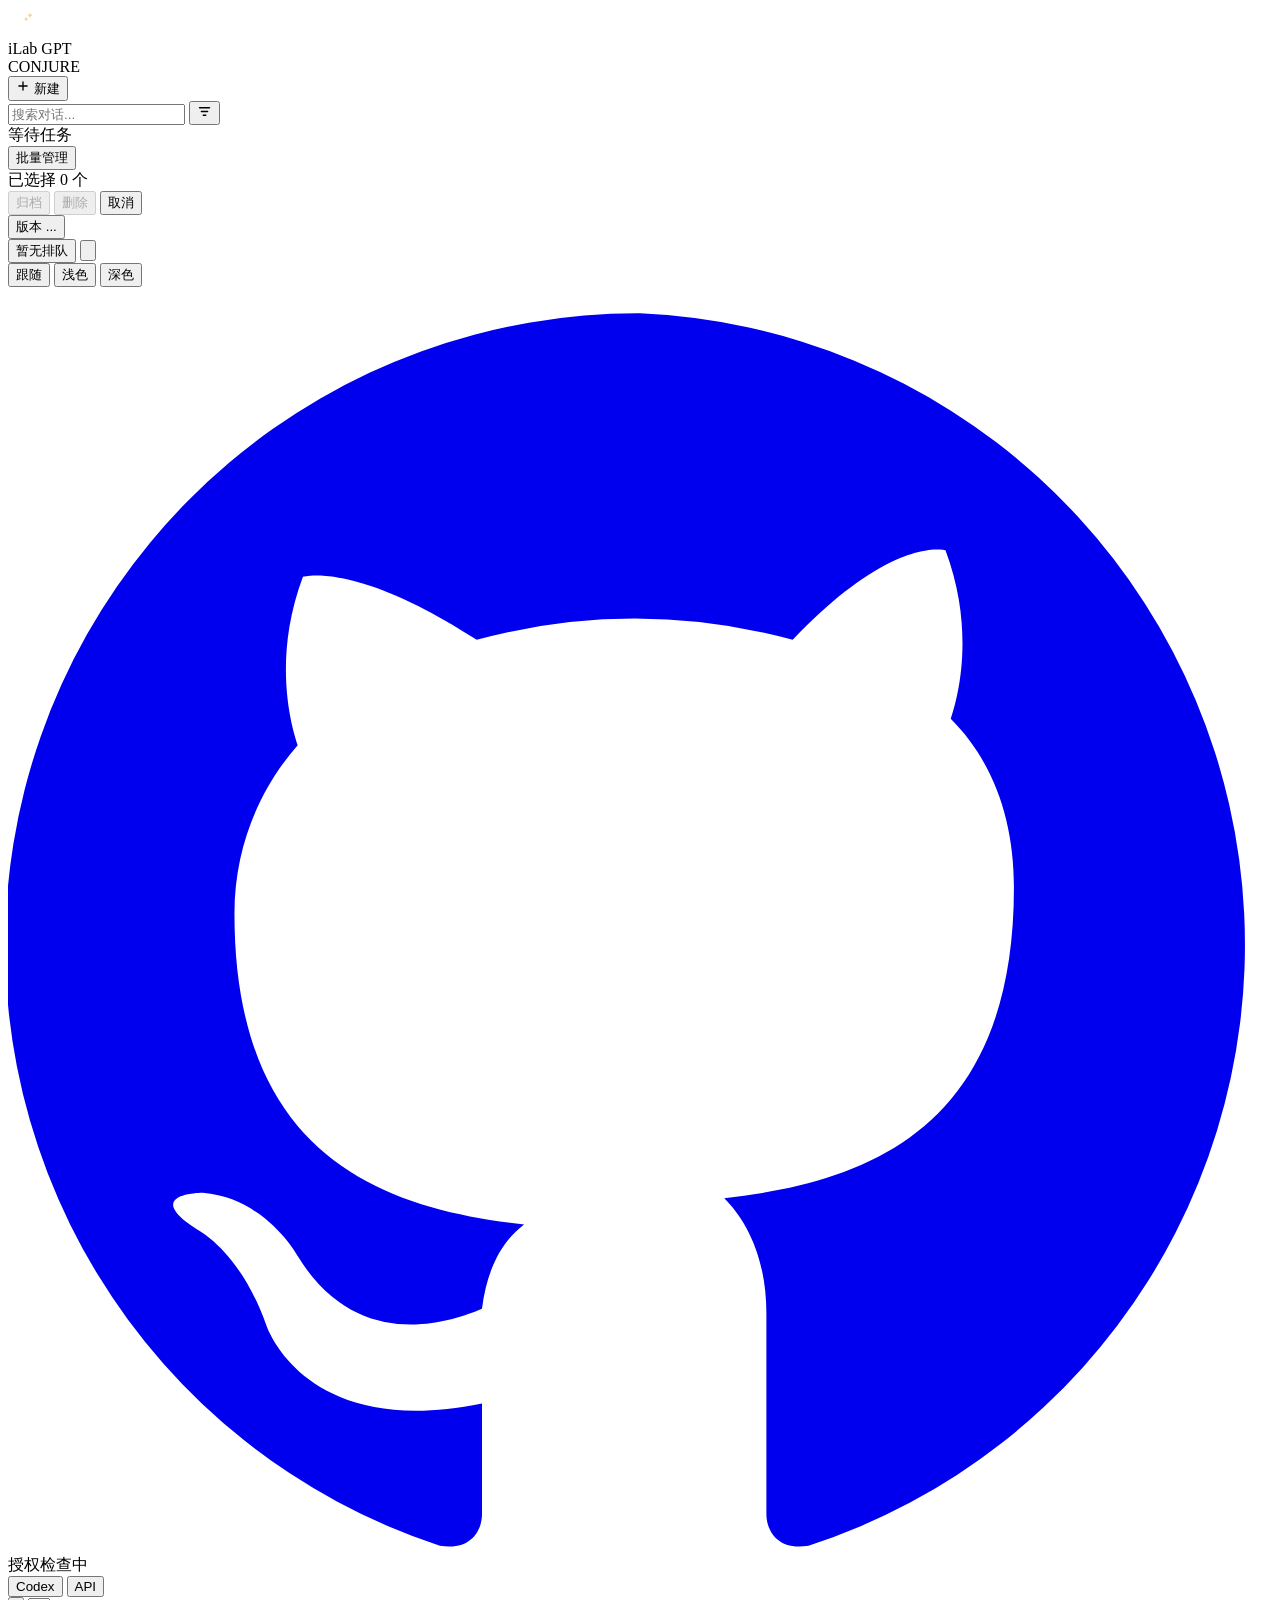
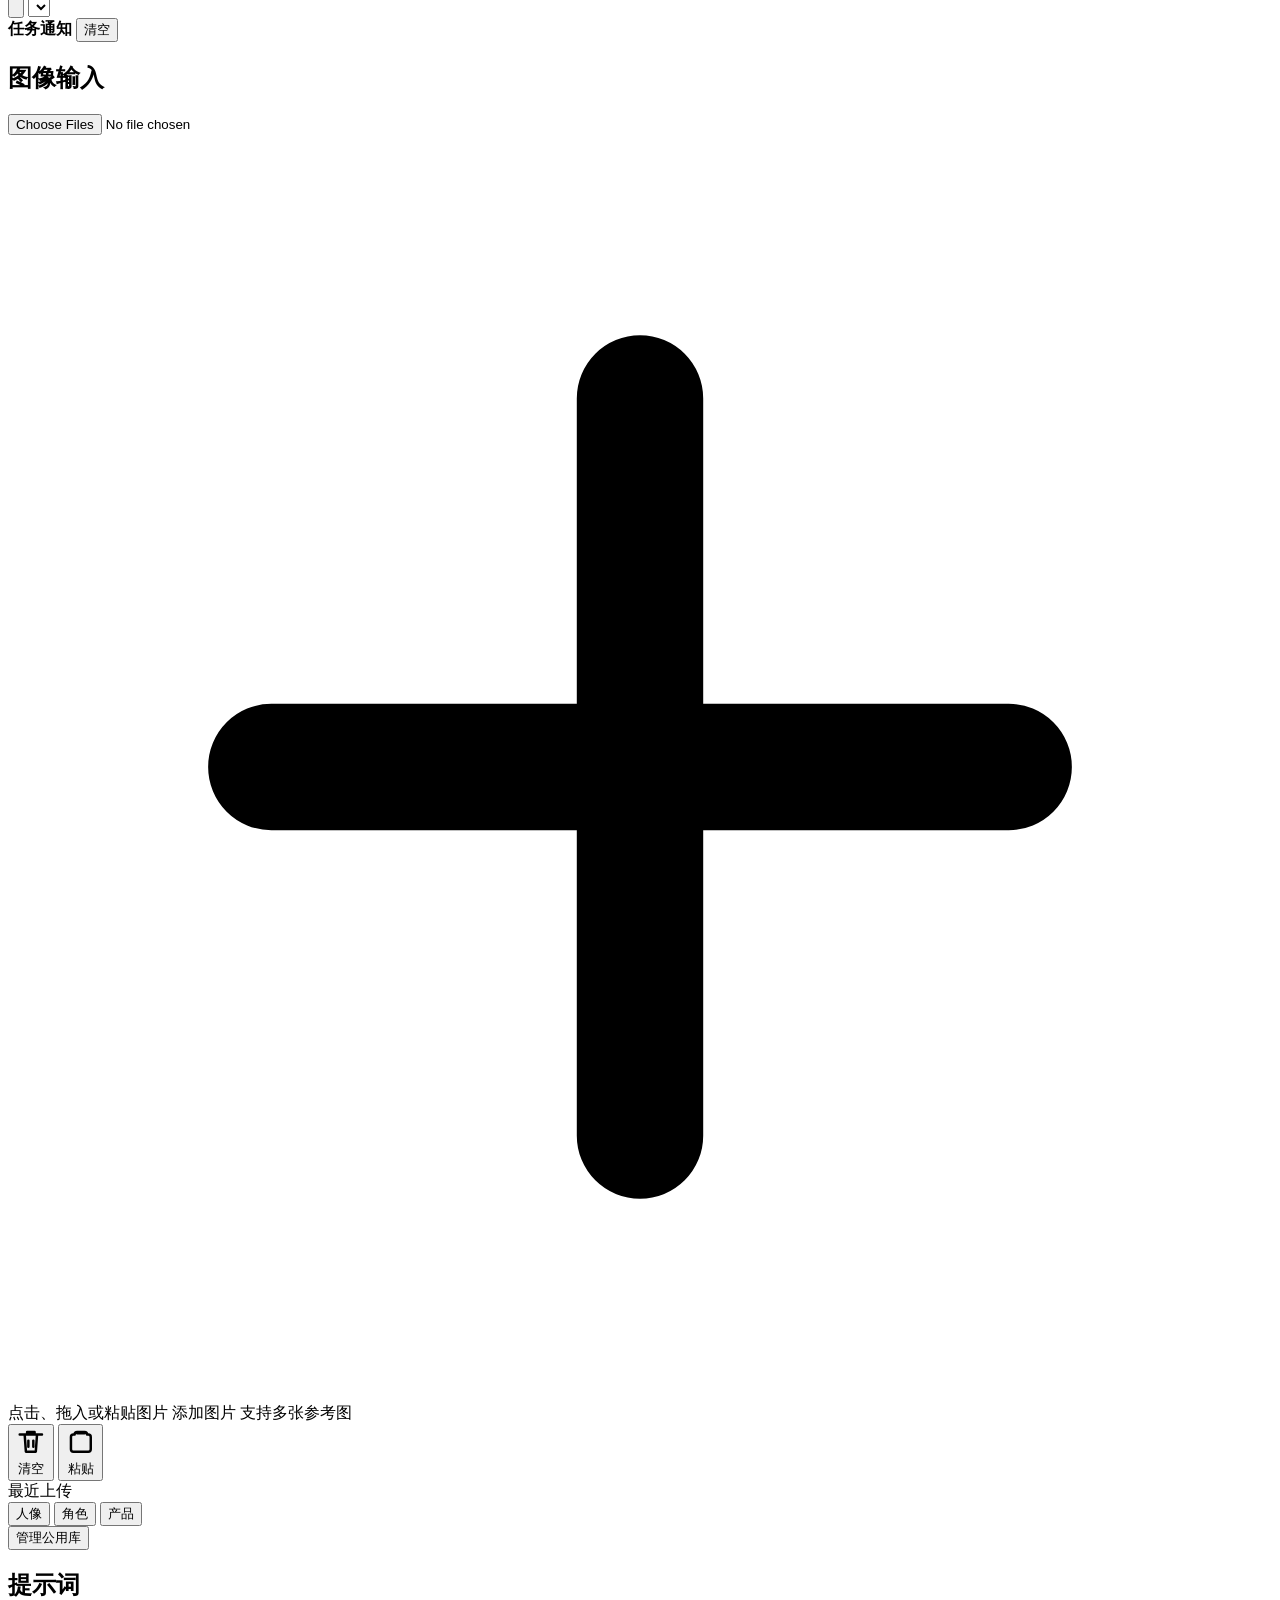
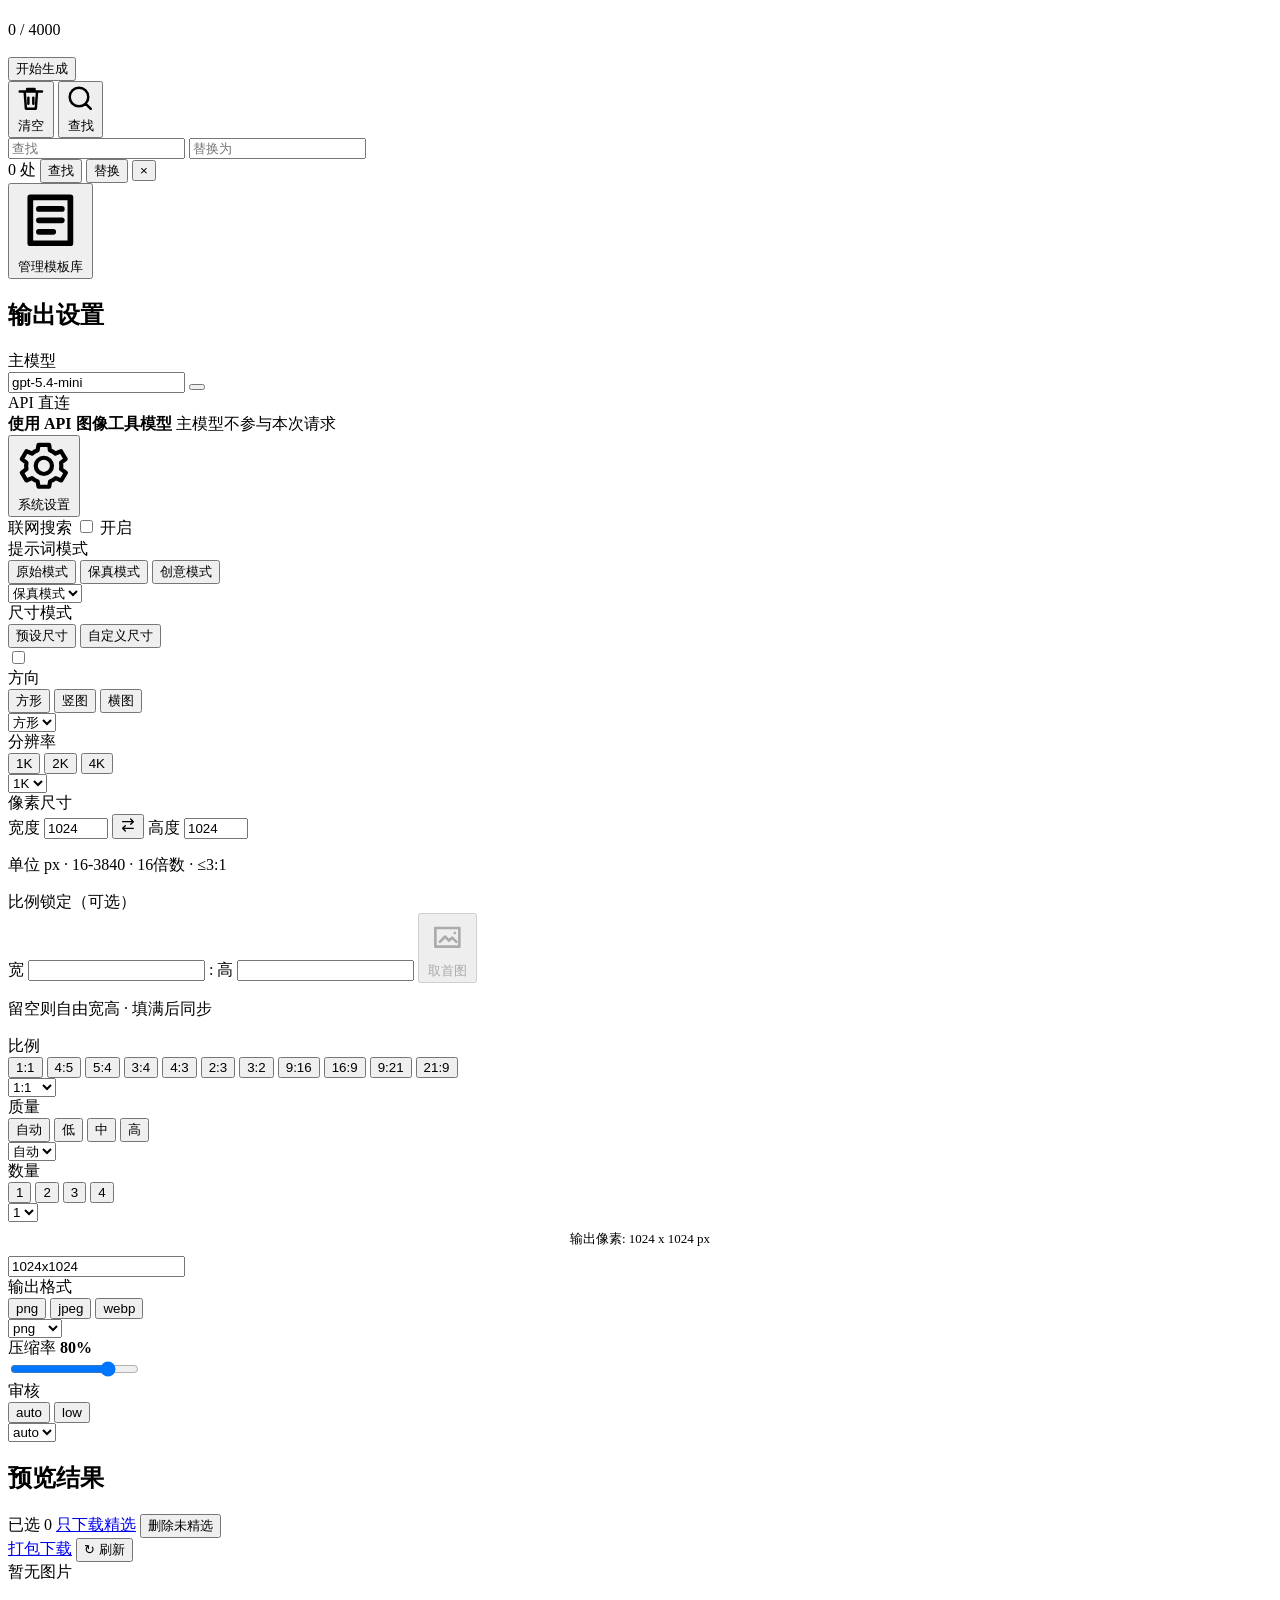
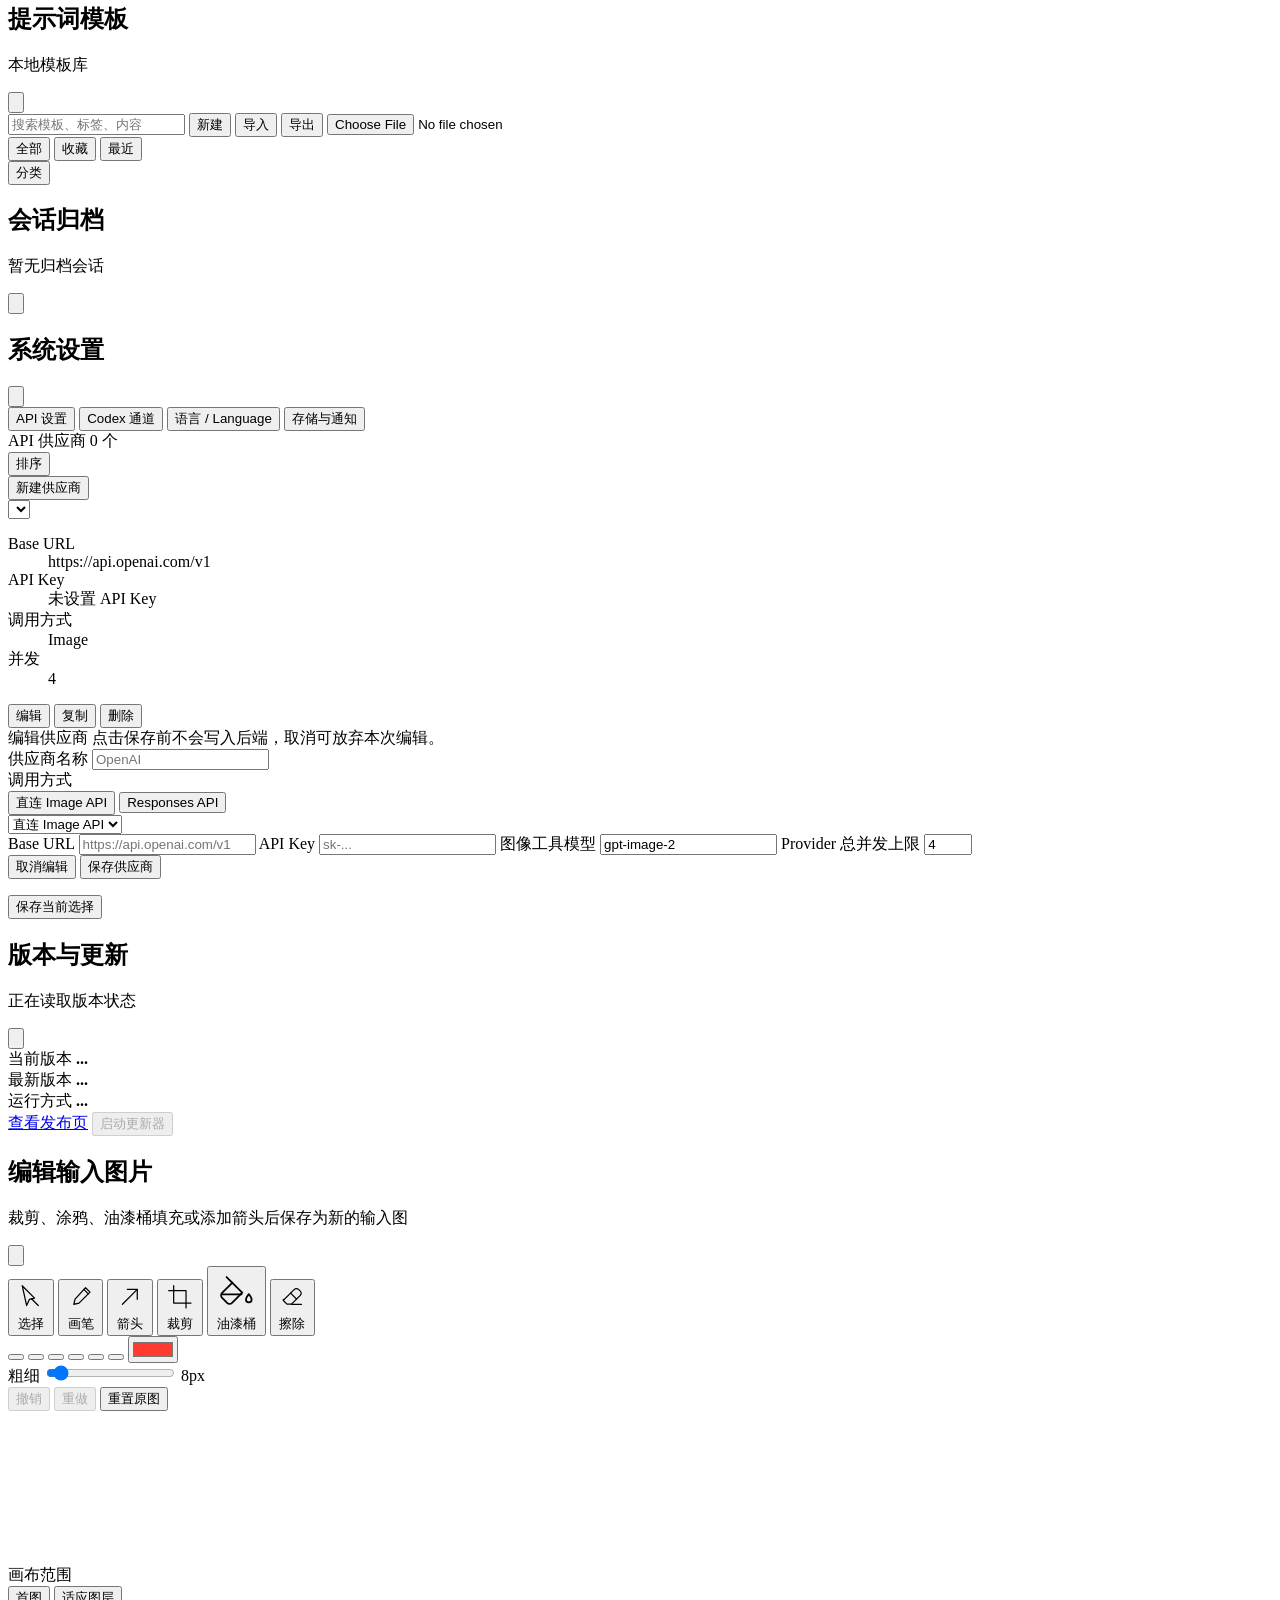
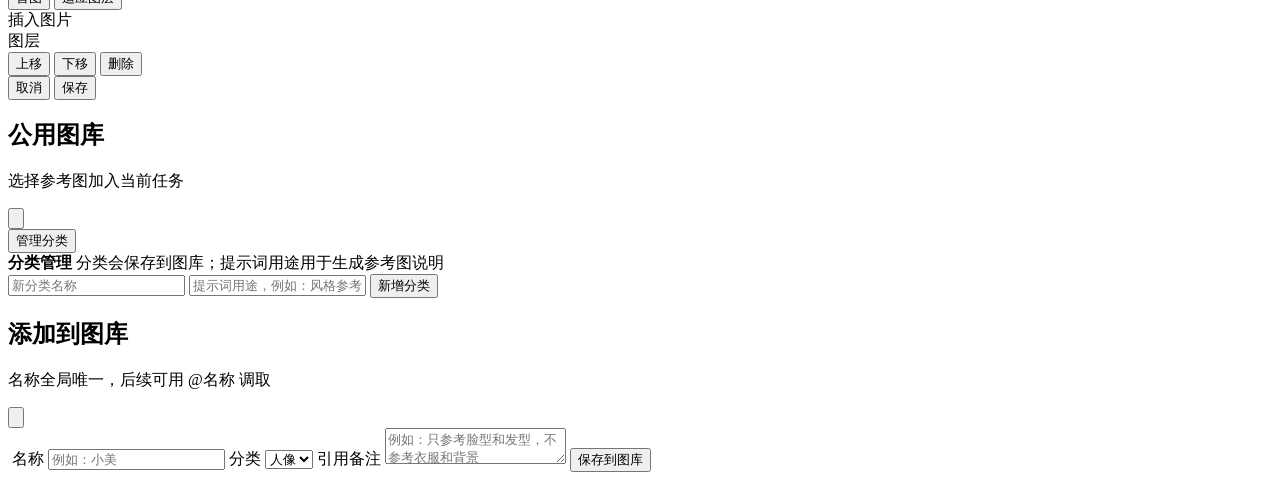
==== codex_image/webui/static/index.html @ 834e401c "release: publish 0.5.4" ====
<!doctype html>
<html lang="zh-CN">
  <head>
    <meta charset="utf-8" />
    <meta name="viewport" content="width=device-width, initial-scale=1" />
    <title>iLab GPT CONJURE</title>
    <link rel="icon" href="data:," />
    <script>
      (() => {
        const THEME_STORAGE_KEY = "codex-image-theme-preference";
        const valid = new Set(["system", "light", "dark"]);
        let preference = "system";
        try {
          const stored = localStorage.getItem(THEME_STORAGE_KEY);
          if (valid.has(stored)) preference = stored;
        } catch {
          preference = "system";
        }
        const systemDark = window.matchMedia?.("(prefers-color-scheme: dark)")?.matches;
        document.documentElement.dataset.theme = preference === "system" ? (systemDark ? "dark" : "light") : preference;
        document.documentElement.dataset.themePreference = preference;
      })();
    </script>
    <script>
      (() => {
        const LOCALE_STORAGE_KEY = "codex-image-locale-preference";
        const valid = new Set(["zh-CN", "zh-TW", "zh-HK", "ja", "ko", "en", "es", "pt", "fr", "de", "ru", "it", "hi"]);
        const defaultLocale = "zh-CN";
        function detectPreferredLocale(languages) {
          const candidates = languages && languages.length
            ? languages
            : [...Array.from(navigator.languages || []), navigator.language];
          for (const candidate of candidates) {
            const language = String(candidate || "").trim().toLowerCase();
            if (!language) continue;
            for (const locale of valid) {
              if (locale.toLowerCase() === language) return locale;
            }
            if (language.startsWith("zh-hk") || language.startsWith("zh-mo")) return "zh-HK";
            if (language.startsWith("zh-tw") || language.startsWith("zh-hant")) return "zh-TW";
            if (language.startsWith("zh-cn") || language.startsWith("zh-sg") || language.startsWith("zh-hans") || language === "zh") return "zh-CN";
            if (language.startsWith("ja")) return "ja";
            if (language.startsWith("ko")) return "ko";
            if (language.startsWith("en")) return "en";
            if (language.startsWith("es")) return "es";
            if (language.startsWith("pt")) return "pt";
            if (language.startsWith("fr")) return "fr";
            if (language.startsWith("de")) return "de";
            if (language.startsWith("ru")) return "ru";
            if (language.startsWith("it")) return "it";
            if (language.startsWith("hi")) return "hi";
          }
          return defaultLocale;
        }
        let locale = detectPreferredLocale();
        try {
          const stored = localStorage.getItem(LOCALE_STORAGE_KEY);
          if (valid.has(stored)) locale = stored;
        } catch {
          locale = detectPreferredLocale();
        }
        document.documentElement.lang = locale;
        document.documentElement.dataset.locale = locale;
      })();
    </script>
    <link rel="stylesheet" href="/static/styles.css?v=runtime-400" />
  </head>
  <body>
    <div class="layout-container">
      <!-- Left Sidebar -->
      <aside id="sidebar" class="sidebar">
        <div class="sidebar-header">
          <div class="brand" aria-label="iLab GPT CONJURE">
            <div class="brand-lockup">
              <div class="brand-mark" aria-hidden="true">
                <svg width="28" height="28" viewBox="0 0 32 32" fill="none" xmlns="http://www.w3.org/2000/svg">
                  <rect x="7.2" y="8.2" width="17.6" height="15.6" rx="3.4" stroke="rgba(255,255,255,.9)" stroke-width="2"/>
                  <path d="M10.2 20.4l4.6-4.4 3.1 3 2.2-2.1 3.7 3.5" stroke="rgba(255,255,255,.84)" stroke-width="1.8" stroke-linecap="round" stroke-linejoin="round"/>
                  <circle cx="20.7" cy="12.7" r="1.75" fill="#f7d59d"/>
                  <path d="M25.1 6.8v3.2M23.5 8.4h3.2" stroke="#f7d59d" stroke-width="1.7" stroke-linecap="round"/>
                </svg>
              </div>
              <div class="brand-title">
                <div class="brand-name">iLab GPT</div>
                <div class="brand-subtitle">CONJURE</div>
              </div>
            </div>
            <div class="brand-actions">
              <button id="newTaskButton" class="primary-button brand-new-button" type="button" aria-label="新建对话" data-i18n-attr="aria-label:app.newTaskAria">
                <svg class="brand-new-icon" width="14" height="14" viewBox="0 0 24 24" fill="none" aria-hidden="true" focusable="false" xmlns="http://www.w3.org/2000/svg">
                  <path d="M12 5v14M5 12h14" stroke="currentColor" stroke-width="2.3" stroke-linecap="round"/>
                </svg>
                <span data-i18n="app.newTask">新建</span>
              </button>
            </div>
          </div>
          <div class="sidebar-search">
            <input id="taskSearch" type="search" placeholder="搜索对话..." data-i18n-attr="placeholder:sidebar.searchPlaceholder" />
            <button
              id="taskFilterButton"
              class="task-filter-button"
              type="button"
              aria-label="任务筛选"
              aria-expanded="false"
              aria-controls="taskFilterPopover"
              title="任务筛选"
              data-i18n-attr="aria-label:sidebar.filters;title:sidebar.filters"
            >
              <svg class="task-filter-icon" width="15" height="15" viewBox="0 0 24 24" fill="none" aria-hidden="true" focusable="false" xmlns="http://www.w3.org/2000/svg">
                <path d="M4 6h16M7 12h10M10 18h4" stroke="currentColor" stroke-width="2.2" stroke-linecap="round"/>
              </svg>
              <span id="taskFilterActiveCount" class="task-filter-active-count" hidden></span>
            </button>
            <div
              id="taskFilterPopover"
              class="task-filter-popover"
              role="dialog"
              aria-label="任务筛选"
              data-i18n-attr="aria-label:sidebar.filters"
              hidden
            >
              <div class="task-filter-popover-header">
                <span data-i18n="sidebar.filters">任务筛选</span>
                <button id="taskFilterClearButton" class="ghost-button text-sm task-filter-clear-button" type="button" aria-label="清空" data-i18n="action.clear" data-i18n-attr="aria-label:action.clear">清空</button>
              </div>
              <div class="sidebar-filter-grid">
                <select id="taskRatioFilter" class="task-filter-select" aria-label="按比例筛选">
                  <option value="" data-i18n="sidebar.allRatios">全部比例</option>
                  <option value="1:1">1:1</option>
                  <option value="4:5">4:5</option>
                  <option value="5:4">5:4</option>
                  <option value="3:4">3:4</option>
                  <option value="4:3">4:3</option>
                  <option value="2:3">2:3</option>
                  <option value="3:2">3:2</option>
                  <option value="9:16">9:16</option>
                  <option value="16:9">16:9</option>
                  <option value="9:21">9:21</option>
                  <option value="21:9">21:9</option>
                </select>
                <select id="taskOrientationFilter" class="task-filter-select" aria-label="按方向筛选">
                  <option value="" data-i18n="sidebar.allOrientations">全部方向</option>
                  <option value="square" data-i18n="output.square">方形</option>
                  <option value="portrait" data-i18n="output.portrait">竖图</option>
                  <option value="landscape" data-i18n="output.landscape">横图</option>
                </select>
                <select id="taskPromptFidelityFilter" class="task-filter-select" aria-label="按提示词模式筛选">
                  <option value="" data-i18n="sidebar.allModes">全部模式</option>
                  <option value="original" data-i18n="output.modeOriginal">原始模式</option>
                  <option value="strict" data-i18n="output.modeStrict">保真模式</option>
                  <option value="off" data-i18n="output.modeCreative">创意模式</option>
                </select>
                <select id="taskResolutionFilter" class="task-filter-select" aria-label="按分辨率筛选">
                  <option value="" data-i18n="sidebar.allResolutions">全部分辨率</option>
                  <option value="standard">1K</option>
                  <option value="2k">2K</option>
                  <option value="4k">4K</option>
                </select>
              </div>
            </div>
          </div>
        </div>

        <div class="task-history-shell">
          <div class="task-history-tools">
            <div id="statusText" class="status-text" aria-live="polite" data-i18n="status.waiting">等待任务</div>
            <button id="batchManageButton" class="ghost-button icon-button task-history-batch-button" type="button" data-i18n="footer.batch">批量管理</button>
          </div>
          <div id="batchToolbar" class="batch-toolbar hidden" aria-live="polite">
            <div id="batchSelectedCount" class="batch-selected-count" data-i18n="batch.selected">已选择 0 个</div>
            <div class="batch-toolbar-actions">
              <button id="batchArchiveButton" class="ghost-button text-sm" type="button" disabled data-i18n="action.archive">归档</button>
              <button id="batchDeleteButton" class="ghost-button text-sm danger-button" type="button" disabled data-i18n="action.delete">删除</button>
              <button id="batchCancelButton" class="ghost-button text-sm" type="button" data-i18n="action.cancel">取消</button>
            </div>
          </div>
          <div
            id="taskActiveList"
            class="task-active-list hidden"
            aria-label="进行中任务"
            data-i18n-attr="aria-label:sidebar.activeTasks"
          ></div>
          <div
            id="taskHistoryTopAnchors"
            class="task-history-anchor-rail task-history-anchor-rail-top hidden"
            aria-label="顶部时间导航"
            data-i18n-attr="aria-label:sidebar.topAnchors"
          ></div>
          <div class="sidebar-content">
            <div id="taskList" class="task-list"></div>
          </div>
          <div
            id="taskHistoryBottomAnchors"
            class="task-history-anchor-rail task-history-anchor-rail-bottom hidden"
            aria-label="底部时间导航"
            data-i18n-attr="aria-label:sidebar.bottomAnchors"
          ></div>
          <div id="taskHistoryLibrarySlot" class="task-history-library-slot hidden"></div>
        </div>

        <div class="sidebar-footer">
          <div class="sidebar-api-status-holder" aria-hidden="true">
            <div id="apiStatus" class="status-dot"></div>
          </div>
          <button
            id="versionInfo"
            class="version-info"
            type="button"
            aria-label="版本信息"
            title="版本信息"
            data-i18n-attr="aria-label:footer.versionInfo;title:footer.versionInfo"
          >
            <span id="versionLabel" class="version-label" data-i18n="footer.versionLoading">版本 ...</span>
            <span id="versionUpdateBadge" class="version-update-badge hidden" aria-hidden="true"></span>
          </button>
        </div>
        <div
          id="sidebarResizeHandle"
          class="sidebar-resize-handle"
          role="separator"
          aria-orientation="vertical"
          aria-label="调整侧栏宽度"
          data-i18n-attr="aria-label:sidebar.resize"
          tabindex="0"
        ></div>
      </aside>
      <div id="sidebarResizeShield" class="sidebar-resize-shield" hidden></div>

      <!-- Main Area -->
      <div class="main-wrapper">
        <!-- Top Navigation -->
        <header class="top-nav">
          <div class="nav-actions">
            <button id="queueButton" class="queue-button queue-status-chip" type="button" aria-label="队列状态：暂无排队" title="跳转到进行中任务" data-i18n-attr="aria-label:queue.emptyAria;title:queue.jumpTitle">
              <span id="queueStatusText" data-i18n="queue.empty">暂无排队</span>
            </button>
            <button id="taskNotificationButton" class="queue-button task-notification-button" type="button" aria-controls="taskNotificationCenter" aria-expanded="false" aria-label="任务通知" title="任务通知" data-i18n-attr="aria-label:notifications.title;title:notifications.title">
              <svg class="task-notification-icon" viewBox="0 0 24 24" aria-hidden="true" focusable="false">
                <path d="M18 8a6 6 0 0 0-12 0c0 7-3 7-3 7h18s-3 0-3-7" fill="none" stroke="currentColor" stroke-width="2" stroke-linecap="round" stroke-linejoin="round"/>
                <path d="M10 19a2 2 0 0 0 4 0" fill="none" stroke="currentColor" stroke-width="2" stroke-linecap="round"/>
              </svg>
              <span id="taskNotificationBadge" class="task-notification-dot hidden" aria-hidden="true"></span>
            </button>
            <div id="themeSwitcher" class="theme-switcher" aria-label="主题模式" data-i18n-attr="aria-label:theme.label">
              <button class="theme-option" data-theme-option="system" type="button" aria-pressed="true" data-i18n="theme.system">跟随</button>
              <button class="theme-option" data-theme-option="light" type="button" aria-pressed="false" data-i18n="theme.light">浅色</button>
              <button class="theme-option" data-theme-option="dark" type="button" aria-pressed="false" data-i18n="theme.dark">深色</button>
            </div>
            <a id="githubLink" class="queue-button github-link" href="https://github.com/kadevin/ilab-gpt-conjure" target="_blank" rel="noreferrer" aria-label="GitHub" title="GitHub">
              <svg class="github-link-icon" viewBox="0 0 24 24" aria-hidden="true" focusable="false">
                <path fill="currentColor" d="M12 .5a12 12 0 0 0-3.8 23.4c.6.1.8-.3.8-.6v-2.1c-3.4.7-4.1-1.5-4.1-1.5-.5-1.4-1.3-1.8-1.3-1.8-1.1-.7.1-.7.1-.7 1.2.1 1.8 1.2 1.8 1.2 1.1 1.8 2.8 1.3 3.5 1 .1-.8.4-1.3.8-1.6-2.7-.3-5.5-1.3-5.5-5.9 0-1.3.5-2.4 1.2-3.2-.1-.3-.5-1.6.1-3.2 0 0 1-.3 3.3 1.2a11.3 11.3 0 0 1 6 0C16.8 4.7 17.8 5 17.8 5c.6 1.6.2 2.9.1 3.2.8.8 1.2 1.9 1.2 3.2 0 4.6-2.8 5.6-5.5 5.9.4.4.8 1.1.8 2.2v3.8c0 .3.2.7.8.6A12 12 0 0 0 12 .5Z"/>
              </svg>
            </a>
            <div class="auth-source-switcher" aria-label="授权来源" data-i18n-attr="aria-label:auth.label">
              <div id="authSourceDetail" class="auth-source-detail" data-i18n="auth.checking">授权检查中</div>
              <div id="authSourceGroup" class="auth-source-group">
                <button class="auth-source-button active" data-auth-source="codex" type="button">Codex</button>
                <button class="auth-source-button auth-source-api-button" data-auth-source="api" type="button">API</button>
              </div>
              <button id="apiSourceSettingsButton" class="auth-source-settings-button" type="button" aria-label="系统设置" title="系统设置" data-i18n-attr="aria-label:systemSettings.title;title:systemSettings.title">
                <svg class="auth-source-settings-icon" viewBox="0 0 24 24" aria-hidden="true" focusable="false">
                  <path d="M12 8.5a3.5 3.5 0 1 1 0 7 3.5 3.5 0 0 1 0-7Z" fill="none" stroke="currentColor" stroke-width="1.8"/>
                  <path d="M19.4 13.4a7.8 7.8 0 0 0 .1-1.4 7.8 7.8 0 0 0-.1-1.4l2-1.5-2-3.4-2.4 1a8 8 0 0 0-2.4-1.4L14.3 3h-4.6l-.4 2.3A8 8 0 0 0 6.9 6.7l-2.4-1-2 3.4 2 1.5a7.8 7.8 0 0 0-.1 1.4 7.8 7.8 0 0 0 .1 1.4l-2 1.5 2 3.4 2.4-1a8 8 0 0 0 2.4 1.4l.4 2.3h4.6l.4-2.3a8 8 0 0 0 2.4-1.4l2.4 1 2-3.4-2.1-1.5Z" fill="none" stroke="currentColor" stroke-linejoin="round" stroke-width="1.8"/>
                </svg>
              </button>
              <select id="apiProviderQuick" class="api-provider-quick hidden" aria-label="API 供应商" data-i18n-attr="aria-label:api.provider"></select>
            </div>
          </div>
          <div id="taskNotificationCenter" class="task-notification-center hidden" role="dialog" aria-hidden="true" aria-label="任务通知" data-i18n-attr="aria-label:notifications.title">
            <div class="task-notification-center-header">
              <strong data-i18n="notifications.title">任务通知</strong>
              <span id="taskNotificationUnreadSummary" class="task-notification-unread-summary hidden" aria-live="polite"></span>
              <button id="taskNotificationClearButton" class="ghost-button text-sm" type="button" data-i18n="action.clear">清空</button>
            </div>
            <div id="taskNotificationList" class="task-notification-list"></div>
          </div>
        </header>

        <!-- Dashboard Workspace -->
        <main class="dashboard">
          <div class="dashboard-col controls-col">
            <input id="model" type="hidden" value="gpt-image-2" />
            <!-- Image Input -->
            <section class="panel image-panel">
              <div class="panel-heading">
                <h2 data-i18n="imageInput.title">图像输入</h2>
              </div>

              <div class="image-input-workspace">
                <div class="image-input-left">
                  <div class="image-input-main">
                    <div class="image-uploader-grid">
                      <div id="imageStrip" class="image-strip">
                        <div id="imageThumbList" class="image-thumb-list"></div>
                        <div id="imageUploadSource" class="image-upload-source" tabindex="0" aria-label="点击、拖入或粘贴图片" data-i18n-attr="aria-label:imageInput.uploadAria">
                          <label class="upload-tile">
                            <input id="imageInput" type="file" accept="image/*" multiple />
                            <span class="icon" aria-hidden="true">
                              <svg viewBox="0 0 24 24" focusable="false">
                                <path d="M12 5v14M5 12h14" fill="none" stroke="currentColor" stroke-width="2.4" stroke-linecap="round"/>
                              </svg>
                            </span>
                            <span class="upload-title upload-title-full" data-i18n="imageInput.uploadFull">点击、拖入或粘贴图片</span>
                            <span class="upload-title upload-title-compact" data-i18n="imageInput.uploadCompact">添加图片</span>
                            <span class="upload-subtitle" data-i18n="imageInput.uploadSubtitle">支持多张参考图</span>
                          </label>
                        </div>
                      </div>
                      <div id="referenceCollector" class="reference-collector hidden" aria-live="polite"></div>
                    </div>
                  </div>
                  <div class="image-input-footer">
                    <div class="image-input-actions">
                      <button id="clearImagesButton" class="ghost-button icon-text-button text-sm quiet-danger-button" type="button">
                        <svg class="button-icon" viewBox="0 0 24 24" aria-hidden="true" focusable="false">
                          <path d="M3 6h18M9 6V4h6v2m-8 0 1 14h8l1-14M10 11v5M14 11v5" fill="none" stroke="currentColor" stroke-width="2" stroke-linecap="round" stroke-linejoin="round"/>
                        </svg>
                        <span data-i18n="action.clear">清空</span>
                      </button>
                      <button id="pasteClipboardButton" class="ghost-button icon-text-button text-sm" type="button">
                        <svg class="button-icon" viewBox="0 0 24 24" aria-hidden="true" focusable="false">
                          <path d="M9 5h6M9 4h6a2 2 0 0 1 2 2h1a2 2 0 0 1 2 2v10a2 2 0 0 1-2 2H6a2 2 0 0 1-2-2V8a2 2 0 0 1 2-2h1a2 2 0 0 1 2-2Z" fill="none" stroke="currentColor" stroke-width="2" stroke-linecap="round" stroke-linejoin="round"/>
                        </svg>
                        <span data-i18n="action.paste">粘贴</span>
                      </button>
                    </div>
                    <div id="recentAssetDock" class="recent-asset-dock hidden" aria-label="最近上传图片" data-i18n-attr="aria-label:imageInput.recent">
                      <div class="recent-asset-heading" data-i18n="imageInput.recent">最近上传</div>
                      <div id="recentAssetList" class="recent-asset-list"></div>
                    </div>
                  </div>
                </div>

                <div class="image-gallery-column">
                  <div id="quickGalleryDock" class="quick-gallery-dock" aria-label="快速选择公用图库" data-i18n-attr="aria-label:gallery.quick">
                    <div id="quickGalleryPreview" class="quick-gallery-preview"></div>
                    <div class="quick-gallery-picker">
                      <div id="quickGalleryList" class="quick-gallery-list" aria-label="当前分类图库" data-i18n-attr="aria-label:gallery.current"></div>
                      <div id="quickGalleryRail" class="quick-gallery-rail" aria-label="图库分类" data-i18n-attr="aria-label:gallery.categories">
                        <button class="quick-gallery-category active" data-quick-gallery-category="portrait" type="button" data-i18n="gallery.categoryPortrait">人像</button>
                        <button class="quick-gallery-category" data-quick-gallery-category="character" type="button" data-i18n="gallery.categoryCharacter">角色</button>
                        <button class="quick-gallery-category" data-quick-gallery-category="product" type="button" data-i18n="gallery.categoryProduct">产品</button>
                      </div>
                    </div>
                  </div>

                  <div id="galleryManagePanel" class="gallery-manage-panel">
                    <button id="galleryManageButton" class="ghost-button text-sm" type="button" aria-controls="galleryDrawer" aria-expanded="false" title="管理公用库" data-i18n="gallery.manage" data-i18n-attr="title:gallery.manage">管理公用库</button>
                  </div>
                </div>
              </div>
            </section>

            <!-- Prompt -->
            <section class="panel prompt-panel">
              <div class="panel-heading prompt-heading">
                <div class="prompt-heading-main">
                  <h2 data-i18n="prompt.title">提示词</h2>
                  <span id="charCount" class="prompt-count">0 / 4000</span>
                </div>
              </div>
              <div class="prompt-compose">
                <div class="prompt-editor-wrap">
                  <div
                    id="promptEditor"
                    class="prompt-box prompt-editor"
                    contenteditable="true"
                    role="textbox"
                    aria-multiline="true"
                    data-placeholder="描述你要生成或编辑的图片，输入 @ 可调用图库参考图，输入 # 可插入颜色码，输入 ~ 或 ～ 可调用提示词片段"
                    aria-label="提示词"
                    data-i18n-attr="aria-label:prompt.editorLabel;data-placeholder:prompt.placeholder"
                  ></div>
                  <input id="prompt" type="hidden" maxlength="4000" value="" />
                  <div id="mentionSuggest" class="mention-suggest hidden"></div>
                  <div id="colorSuggest" class="color-suggest hidden" aria-label="颜色码选择器"></div>
                </div>
                <div class="prompt-run-wrap">
                  <button id="runButton" class="run-button prompt-run-button" type="button" aria-keyshortcuts="Meta+Enter" title="开始生成（Cmd+Enter）" data-i18n="prompt.run" data-i18n-attr="title:prompt.runTitle">开始生成</button>
                </div>
              </div>
              <div class="prompt-template-row">
                <div class="prompt-template-recent-cell">
                  <div class="prompt-footer">
                    <button id="clearPromptButton" class="ghost-button icon-text-button text-sm quiet-danger-button" type="button">
                      <svg class="button-icon" viewBox="0 0 24 24" aria-hidden="true" focusable="false">
                        <path d="M3 6h18M9 6V4h6v2m-8 0 1 14h8l1-14M10 11v5M14 11v5" fill="none" stroke="currentColor" stroke-width="2" stroke-linecap="round" stroke-linejoin="round"/>
                      </svg>
                      <span data-i18n="action.clear">清空</span>
                    </button>
                    <button id="promptFindButton" class="ghost-button icon-text-button text-sm prompt-find-button" type="button" aria-controls="promptFindPanel" aria-expanded="false">
                      <svg class="button-icon" viewBox="0 0 24 24" aria-hidden="true" focusable="false">
                        <path d="m20 20-4.2-4.2M10.5 18a7.5 7.5 0 1 1 0-15 7.5 7.5 0 0 1 0 15Z" fill="none" stroke="currentColor" stroke-width="2" stroke-linecap="round" stroke-linejoin="round"/>
                      </svg>
                      <span data-i18n="action.find">查找</span>
                    </button>
                    <div id="promptFindPanel" class="prompt-find-panel hidden" aria-label="查找替换提示词" data-i18n-attr="aria-label:prompt.findPanel">
                      <input id="promptFindInput" class="control prompt-find-input" type="text" placeholder="查找" autocomplete="off" spellcheck="false" aria-label="查找文本" data-i18n-attr="placeholder:action.find;aria-label:prompt.findText" />
                      <input id="promptReplaceInput" class="control prompt-find-input" type="text" placeholder="替换为" autocomplete="off" spellcheck="false" aria-label="替换为" data-i18n-attr="placeholder:prompt.replaceWith;aria-label:prompt.replaceWith" />
                      <div class="prompt-find-actions" role="group" aria-label="查找替换操作" data-i18n-attr="aria-label:prompt.findActions">
                        <span id="promptFindCount" class="prompt-find-count" data-i18n="prompt.countZero">0 处</span>
                        <button class="ghost-button text-sm prompt-find-action" type="button" data-prompt-find-action="count" data-i18n="action.find">查找</button>
                        <button class="ghost-button text-sm prompt-find-action" type="button" data-prompt-find-action="replace-all" data-i18n="action.replace">替换</button>
                        <button id="promptFindClose" class="ghost-button text-sm prompt-find-close" type="button" aria-label="关闭查找替换" title="关闭" data-i18n-attr="aria-label:prompt.closeFind;title:action.close">×</button>
                      </div>
                      <span id="promptFindStatus" class="prompt-find-status" aria-live="polite"></span>
                    </div>
                  </div>
                  <div id="promptTemplateRecentDock" class="prompt-template-recent-dock hidden" aria-label="最近使用模板" data-i18n-attr="aria-label:prompt.recentTemplates"></div>
                </div>
                <div class="prompt-template-entry">
                  <button id="promptTemplateButton" class="ghost-button text-sm icon-text-button prompt-template-button" type="button" aria-controls="promptTemplateDrawer" aria-expanded="false" title="管理模板库" data-i18n-attr="title:prompt.manageTemplates">
                    <svg class="button-icon" viewBox="0 0 24 24" aria-hidden="true" focusable="false">
                      <path d="M5 4h14v16H5zM8 8h8M8 12h8M8 16h5" fill="none" stroke="currentColor" stroke-width="2" stroke-linecap="round" stroke-linejoin="round"/>
                    </svg>
                    <span data-i18n="prompt.manageTemplates">管理模板库</span>
                  </button>
                </div>
              </div>
            </section>

            <!-- Output Settings -->
            <section class="panel output-panel">
              <h2 data-i18n="outputSettings.title">输出设置</h2>
              <div id="settingsGrid" class="settings-grid">
                <div id="modeSettingsSlot" class="mode-settings-slot full-width">
                  <div id="modeSpecificSettings" class="mode-specific-settings mode-transition">
                    <div class="model-tool-row">
                      <label id="mainModelField" class="field main-model-field">
                        <span data-i18n="output.mainModel">主模型</span>
                        <div
                          id="mainModelCombobox"
                          class="model-combobox"
                          role="combobox"
                          aria-haspopup="listbox"
                          aria-expanded="false"
                          aria-owns="mainModelOptions"
                        >
                          <input
                            id="mainModel"
                            class="control model-combobox-input"
                            type="text"
                            value="gpt-5.4-mini"
                            autocomplete="off"
                            aria-autocomplete="list"
                            aria-controls="mainModelOptions"
                            aria-expanded="false"
                          />
                          <button id="mainModelToggle" class="model-combobox-toggle" type="button" aria-label="选择主模型" aria-controls="mainModelOptions" tabindex="-1" data-i18n-attr="aria-label:output.selectMainModel">
                            <span class="model-combobox-caret" aria-hidden="true"></span>
                          </button>
                          <div id="mainModelOptions" class="model-combobox-options hidden" role="listbox"></div>
                        </div>
                      </label>

                      <div id="apiDirectSettingsNotice" class="field api-direct-settings-notice mode-transition mode-collapsed hidden" role="note" aria-hidden="true">
                        <span data-i18n="output.apiDirect">API 直连</span>
                        <div class="api-direct-settings-control">
                          <div class="api-direct-settings-header">
                            <strong data-i18n="output.apiToolModel">使用 API 图像工具模型</strong>
                            <span data-i18n="output.mainModelUnused">主模型不参与本次请求</span>
                          </div>
                          <button id="apiDirectSettingsButton" class="ghost-button text-sm icon-text-button api-direct-settings-button" type="button">
                            <svg class="button-icon" viewBox="0 0 24 24" aria-hidden="true" focusable="false">
                              <path d="M12 8.5a3.5 3.5 0 1 1 0 7 3.5 3.5 0 0 1 0-7Z" fill="none" stroke="currentColor" stroke-width="1.8"/>
                              <path d="M19.4 13.4a7.8 7.8 0 0 0 .1-1.4 7.8 7.8 0 0 0-.1-1.4l2-1.5-2-3.4-2.4 1a8 8 0 0 0-2.4-1.4L14.3 3h-4.6l-.4 2.3A8 8 0 0 0 6.9 6.7l-2.4-1-2 3.4 2 1.5a7.8 7.8 0 0 0-.1 1.4 7.8 7.8 0 0 0 .1 1.4l-2 1.5 2 3.4 2.4-1a8 8 0 0 0 2.4 1.4l.4 2.3h4.6l.4-2.3a8 8 0 0 0 2.4-1.4l2.4 1 2-3.4-2.1-1.5Z" fill="none" stroke="currentColor" stroke-linejoin="round" stroke-width="1.8"/>
                            </svg>
                            <span data-i18n="api.settings">系统设置</span>
                          </button>
                        </div>
                      </div>

                      <div id="webSearchField" class="field web-search-field">
                        <span data-i18n="output.webSearch">联网搜索</span>
                        <label class="web-search-toggle" title="先联网搜索并用于本次生成" data-i18n-attr="title:output.webSearchTitle">
                          <input id="webSearch" type="checkbox" />
                          <span class="web-search-toggle-track" aria-hidden="true"></span>
                          <span class="web-search-toggle-text" data-i18n="output.webSearchToggle">开启</span>
                        </label>
                      </div>
                    </div>

                    <div id="promptFidelityField" class="field">
                      <span data-i18n="output.promptMode">提示词模式</span>
                      <div class="radio-group" id="promptFidelityGroup">
                        <button class="radio-btn" data-val="original" type="button" data-i18n="output.modeOriginal">原始模式</button>
                        <button class="radio-btn active" data-val="strict" type="button" data-i18n="output.modeStrict">保真模式</button>
                        <button class="radio-btn" data-val="off" type="button" data-i18n="output.modeCreative">创意模式</button>
                      </div>
                      <select id="promptFidelity" class="hidden">
                        <option value="original" data-i18n="output.modeOriginal">原始模式</option>
                        <option value="strict" selected data-i18n="output.modeStrict">保真模式</option>
                        <option value="off" data-i18n="output.modeCreative">创意模式</option>
                      </select>
                    </div>
                  </div>
                </div>

                <div class="field-group full-width custom-size-control">
                  <span class="field-label mb-0" data-i18n="output.sizeMode">尺寸模式</span>
                  <div id="sizeModeGroup" class="radio-group size-mode-group" role="group" aria-label="尺寸模式" data-i18n-attr="aria-label:output.sizeMode">
                    <button class="radio-btn active" data-custom-size-mode="preset" type="button" data-i18n="output.sizePreset">预设尺寸</button>
                    <button class="radio-btn" data-custom-size-mode="custom" type="button" data-i18n="output.sizeCustom">自定义尺寸</button>
                  </div>
                  <input type="checkbox" id="customSizeToggle" class="hidden" aria-hidden="true" />
                </div>

                <div class="field orientation-field">
                  <span data-i18n="output.orientation">方向</span>
                  <div class="radio-group" id="orientationGroup">
                    <button class="radio-btn active" data-val="square" type="button" data-i18n="output.square">方形</button>
                    <button class="radio-btn" data-val="portrait" type="button" data-i18n="output.portrait">竖图</button>
                    <button class="radio-btn" data-val="landscape" type="button" data-i18n="output.landscape">横图</button>
                  </div>
                  <select id="orientation" class="hidden">
                    <option value="square" selected data-i18n="output.square">方形</option>
                    <option value="portrait" data-i18n="output.portrait">竖图</option>
                    <option value="landscape" data-i18n="output.landscape">横图</option>
                  </select>
                </div>

                <div class="field resolution-field">
                  <span data-i18n="output.resolution">分辨率</span>
                  <div class="radio-group" id="resolutionGroup">
                    <button class="radio-btn active" data-val="standard" type="button">1K</button>
                    <button class="radio-btn" data-val="2k" type="button">2K</button>
                    <button class="radio-btn" data-val="4k" type="button">4K</button>
                  </div>
                  <select id="resolution" class="hidden">
                    <option value="standard" selected>1K</option>
                    <option value="2k">2K</option>
                    <option value="4k">4K</option>
                  </select>
                </div>

                <div id="customSize" class="custom-size hidden" aria-hidden="true">
                  <div class="custom-size-main">
                    <div class="custom-size-header">
                      <span data-i18n="output.pixelSize">像素尺寸</span>
                    </div>
                    <div class="custom-measure-row custom-size-row">
                      <label class="custom-measure-label" for="customWidth" data-i18n="output.width">宽度</label>
                      <input id="customWidth" class="control custom-size-input" type="number" min="16" max="3840" step="16" value="1024" aria-label="宽度" data-i18n-attr="aria-label:output.width" />
                      <button id="swapCustomSizeButton" class="custom-size-icon-button custom-size-swap" type="button" aria-label="交换宽高" title="交换宽高" data-i18n-attr="aria-label:output.swapSize;title:output.swapSize">
                        <svg width="16" height="16" viewBox="0 0 24 24" aria-hidden="true" focusable="false">
                          <path d="M16 3l4 4-4 4M20 7H4M8 21l-4-4 4-4M4 17h16" fill="none" stroke="currentColor" stroke-width="2" stroke-linecap="round" stroke-linejoin="round"/>
                        </svg>
                      </button>
                      <label class="custom-measure-label" for="customHeight" data-i18n="output.height">高度</label>
                      <input id="customHeight" class="control custom-size-input" type="number" min="16" max="3840" step="16" value="1024" aria-label="高度" data-i18n-attr="aria-label:output.height" />
                    </div>
                    <p id="customSizeHint" class="custom-size-hint" data-i18n="output.customSizeHint">单位 px · 16-3840 · 16倍数 · ≤3:1</p>
                  </div>
                  <div class="field custom-ratio-field">
                    <div class="custom-ratio-header">
                      <span data-i18n="output.ratioLock">比例锁定（可选）</span>
                    </div>
                    <div class="custom-measure-row custom-ratio-control" aria-label="自定义宽高比" data-i18n-attr="aria-label:output.customRatio">
                      <label class="custom-measure-label" for="customRatioWidth" data-i18n="output.ratioWidth">宽</label>
                      <input
                        id="customRatioWidth"
                        class="control custom-ratio-digit"
                        type="text"
                        inputmode="numeric"
                        maxlength="1"
                        pattern="[1-9]"
                        autocomplete="off"
                        aria-label="自定义宽高比宽度"
                        data-i18n-attr="aria-label:output.ratioWidth"
                      />
                      <span class="custom-ratio-separator" aria-hidden="true">:</span>
                      <label class="custom-measure-label" for="customRatioHeight" data-i18n="output.ratioHeight">高</label>
                      <input
                        id="customRatioHeight"
                        class="control custom-ratio-digit"
                        type="text"
                        inputmode="numeric"
                        maxlength="1"
                        pattern="[1-9]"
                        autocomplete="off"
                        aria-label="自定义宽高比高度"
                        data-i18n-attr="aria-label:output.ratioHeight"
                      />
                      <button id="customRatioFromImageButton" class="ghost-button custom-ratio-image-button" type="button" disabled aria-label="获取第一张参考图宽高比" title="获取第一张参考图宽高比" data-i18n-attr="aria-label:output.firstImageRatio;title:output.firstImageRatio">
                        <svg class="button-icon" viewBox="0 0 16 16" aria-hidden="true" focusable="false">
                          <path d="M3.5 4.5h9v7h-9zM5.2 9.7l2-2 1.4 1.5 1.2-1.1 1.6 1.6" fill="none" stroke="currentColor" stroke-linecap="round" stroke-linejoin="round"/>
                          <path d="M10.8 6.4h.01" fill="none" stroke="currentColor" stroke-linecap="round"/>
                        </svg>
                        <span data-i18n="output.useFirstImage">取首图</span>
                      </button>
                    </div>
                    <p id="customRatioHint" class="custom-ratio-hint" data-i18n="output.ratioHint">留空则自由宽高 · 填满后同步</p>
                  </div>
                </div>

                <div class="field full-width ratio-field">
                  <span data-i18n="output.ratio">比例</span>
                  <div class="radio-group ratio-group" id="ratioGroup">
                    <button class="radio-btn active" data-val="1:1" type="button">1:1</button>
                    <button class="radio-btn" data-val="4:5" type="button">4:5</button>
                    <button class="radio-btn" data-val="5:4" type="button">5:4</button>
                    <button class="radio-btn" data-val="3:4" type="button">3:4</button>
                    <button class="radio-btn" data-val="4:3" type="button">4:3</button>
                    <button class="radio-btn" data-val="2:3" type="button">2:3</button>
                    <button class="radio-btn" data-val="3:2" type="button">3:2</button>
                    <button class="radio-btn" data-val="9:16" type="button">9:16</button>
                    <button class="radio-btn" data-val="16:9" type="button">16:9</button>
                    <button class="radio-btn" data-val="9:21" type="button">9:21</button>
                    <button class="radio-btn" data-val="21:9" type="button">21:9</button>
                  </div>
                  <select id="ratio" class="hidden">
                    <option value="1:1" selected>1:1</option>
                    <option value="4:5">4:5</option>
                    <option value="5:4">5:4</option>
                    <option value="3:4">3:4</option>
                    <option value="4:3">4:3</option>
                    <option value="2:3">2:3</option>
                    <option value="3:2">3:2</option>
                    <option value="9:16">9:16</option>
                    <option value="16:9">16:9</option>
                    <option value="9:21">9:21</option>
                    <option value="21:9">21:9</option>
                  </select>
                </div>

                <div class="field-pair full-width quantity-quality-row">
                  <div class="field quality-field">
                    <span data-i18n="output.quality">质量</span>
                    <div class="radio-group">
                      <button class="radio-btn active" data-val="auto" type="button" data-i18n="output.qualityAuto">自动</button>
                      <button class="radio-btn" data-val="low" type="button" data-i18n="output.qualityLow">低</button>
                      <button class="radio-btn" data-val="medium" type="button" data-i18n="output.qualityMedium">中</button>
                      <button class="radio-btn" data-val="high" type="button" data-i18n="output.qualityHigh">高</button>
                    </div>
                    <select id="quality" class="hidden">
                      <option value="auto" data-i18n="output.qualityAuto">自动</option>
                      <option value="low" data-i18n="output.qualityLow">低</option>
                      <option value="medium" data-i18n="output.qualityMedium">中</option>
                      <option value="high" data-i18n="output.qualityHigh">高</option>
                    </select>
                  </div>

                  <div class="field quantity-field">
                    <span data-i18n="output.quantity">数量</span>
                    <div class="radio-group quantity-group" id="quantityGroup">
                      <button class="radio-btn active" data-val="1" type="button">1</button>
                      <button class="radio-btn" data-val="2" type="button">2</button>
                      <button class="radio-btn" data-val="3" type="button">3</button>
                      <button class="radio-btn" data-val="4" type="button">4</button>
                    </div>
                    <select id="nInput" class="hidden">
                      <option value="1" selected>1</option>
                      <option value="2">2</option>
                      <option value="3">3</option>
                      <option value="4">4</option>
                    </select>
                  </div>
                </div>

                <div id="pixelPreview" class="full-width" style="text-align: center; font-size: 13px; color: var(--primary); padding: 8px; background: var(--primary-light); border-radius: 6px;">
                  <span data-i18n="output.pixelPreview">输出像素: 1024 x 1024 px</span>
                </div>

                <input type="text" id="size" class="hidden" value="1024x1024" />

                <div id="outputFormatField" class="field output-format-field">
                  <span data-i18n="output.format">输出格式</span>
                  <div id="outputFormatGroup" class="radio-group">
                    <button class="radio-btn active" data-val="png">png</button>
                    <button class="radio-btn" data-val="jpeg">jpeg</button>
                    <button class="radio-btn" data-val="webp">webp</button>
                  </div>
                  <select id="outputFormat" class="hidden">
                    <option value="png">png</option>
                    <option value="jpeg">jpeg</option>
                    <option value="webp">webp</option>
                  </select>
                  <div id="compressionPopover" class="compression-popover hidden" role="dialog" aria-hidden="true" aria-label="压缩率设置" data-i18n-attr="aria-label:output.compression">
                    <label id="compressionField" class="range-control compression-range">
                      <div class="slider-header">
                        <span data-i18n="output.compression">压缩率</span>
                        <span class="range-value"><b id="compressionValue">80%</b></span>
                      </div>
                      <input id="compression" class="slider" type="range" min="0" max="100" value="80" />
                    </label>
                  </div>
                </div>

                <div class="field moderation-field">
                  <span data-i18n="output.moderation">审核</span>
                  <div class="radio-group">
                    <button class="radio-btn active" data-val="auto">auto</button>
                    <button class="radio-btn" data-val="low">low</button>
                  </div>
                  <select id="moderation" class="hidden">
                    <option value="auto">auto</option>
                    <option value="low">low</option>
                  </select>
                </div>
              </div>
            </section>
          </div>

          <div class="dashboard-col preview-col">
            <!-- Preview Panel -->
            <section class="panel preview-panel">
              <div class="panel-heading preview-heading">
                <h2 data-i18n="preview.title">预览结果</h2>
                <div class="preview-heading-actions">
                  <div class="preview-selection-actions hidden" id="previewSelectionActions" aria-live="polite">
                    <span id="previewSelectionCount" class="preview-selection-count" data-i18n="preview.selectedZero">已选 0</span>
                    <a id="downloadSelectedButton" class="ghost-button text-sm hidden" href="#" download data-i18n="preview.downloadSelected">只下载精选</a>
                    <button id="deleteUnselectedOutputsButton" class="ghost-button text-sm danger-action hidden" type="button" data-i18n="preview.deleteUnselected">删除未精选</button>
                  </div>
                  <a id="downloadAllButton" class="ghost-button text-sm hidden" href="#" download data-i18n="preview.downloadAll">打包下载</a>
                  <button id="refreshButton" class="ghost-button icon-button" type="button" data-i18n="action.refresh">↻ 刷新</button>
                </div>
              </div>
              <div id="previewGrid" class="preview-grid">
                <div class="empty-preview" data-i18n="preview.empty">暂无图片</div>
              </div>
            </section>
          </div>
        </main>
      </div>
    </div>

    <div id="promptTemplateDrawer" class="resource-sheet prompt-template-drawer" aria-hidden="true">
      <div class="resource-sheet-header prompt-template-drawer-header">
        <div>
          <h2 data-i18n="templates.title">提示词模板</h2>
          <p id="promptTemplateSummary" class="prompt-template-summary" data-i18n="templates.summary">本地模板库</p>
        </div>
        <button id="promptTemplateDrawerClose" class="ghost-button drawer-close-button" type="button" aria-label="关闭提示词模板面板" title="关闭" data-i18n-attr="aria-label:close.promptTemplates;title:action.close">
          <svg class="drawer-close-icon" viewBox="0 0 24 24" aria-hidden="true" focusable="false">
            <path d="M7 7L17 17M17 7L7 17" />
          </svg>
        </button>
      </div>
      <div class="prompt-template-toolbar">
        <input id="promptTemplateSearch" class="control" type="text" name="prompt-template-search" inputmode="search" autocomplete="new-password" autocapitalize="off" spellcheck="false" placeholder="搜索模板、标签、内容" aria-label="搜索提示词模板" readonly data-i18n-attr="placeholder:templates.search;aria-label:templates.search" />
        <button id="promptTemplateCreateButton" class="ghost-button text-sm" type="button" data-i18n="action.new">新建</button>
        <button id="promptTemplateImportButton" class="ghost-button text-sm" type="button" data-i18n="action.import">导入</button>
        <button id="promptTemplateExportButton" class="ghost-button text-sm" type="button" data-i18n="action.export">导出</button>
        <input id="promptTemplateImportInput" class="hidden" type="file" accept=".json,.md,.markdown,application/json,text/markdown,text/plain" />
      </div>
      <div class="prompt-template-filter-row" role="group" aria-label="模板筛选" data-i18n-attr="aria-label:templates.filter">
        <button class="prompt-template-filter active" data-prompt-template-filter="all" type="button" data-i18n="templates.all">全部</button>
        <button class="prompt-template-filter" data-prompt-template-filter="favorite" type="button" data-i18n="templates.favorite">收藏</button>
        <button class="prompt-template-filter" data-prompt-template-filter="recent" type="button" data-i18n="templates.recent">最近</button>
      </div>
      <div class="prompt-template-category-toolbar">
        <div id="promptTemplateCategoryList" class="prompt-template-category-row" role="group" aria-label="模板分类" data-i18n-attr="aria-label:templates.category"></div>
        <button id="promptTemplateCategoryManageButton" class="ghost-button text-sm" type="button" aria-expanded="false" data-i18n="templates.category">分类</button>
      </div>
      <div id="promptTemplateCategoryPanel" class="prompt-template-category-manage-panel hidden"></div>
      <div class="resource-sheet-body prompt-template-body">
        <div id="promptTemplateList" class="prompt-template-grid" aria-live="polite"></div>
        <div id="promptTemplateDetail" class="prompt-template-detail hidden"></div>
        <div id="promptTemplateForm" class="prompt-template-form-wrap hidden"></div>
      </div>
    </div>
    <div id="promptTemplateDrawerBackdrop" class="resource-sheet-backdrop prompt-template-drawer-backdrop hidden"></div>

    <div id="archiveModal" class="modal-overlay hidden" role="dialog" aria-modal="true" aria-hidden="true" aria-label="会话归档" data-i18n-attr="aria-label:archive.title">
      <div class="modal-panel archive-modal-panel">
        <div class="modal-heading">
          <div>
            <h2 data-i18n="archive.title">会话归档</h2>
            <p id="archiveCount" data-i18n="archive.empty">暂无归档会话</p>
          </div>
          <button id="archiveModalClose" class="ghost-button drawer-close-button" type="button" aria-label="关闭会话归档面板" title="关闭" data-i18n-attr="aria-label:close.archive;title:action.close">
            <svg class="drawer-close-icon" viewBox="0 0 24 24" aria-hidden="true" focusable="false">
              <path d="M7 7L17 17M17 7L7 17" />
            </svg>
          </button>
        </div>
        <div id="archiveList" class="archive-list"></div>
      </div>
    </div>

    <div id="systemSettingsModal" class="modal-overlay hidden" role="dialog" aria-modal="true" aria-hidden="true" aria-label="系统设置" data-i18n-attr="aria-label:systemSettings.title">
      <div class="modal-panel system-settings-modal-panel">
        <div class="modal-heading">
          <div>
            <h2 data-i18n="systemSettings.title">系统设置</h2>
          </div>
          <button id="systemSettingsModalClose" class="ghost-button drawer-close-button" type="button" aria-label="关闭系统设置面板" title="关闭" data-i18n-attr="aria-label:close.systemSettings;title:action.close">
            <svg class="drawer-close-icon" viewBox="0 0 24 24" aria-hidden="true" focusable="false">
              <path d="M7 7L17 17M17 7L7 17" />
            </svg>
          </button>
        </div>
        <div id="systemSettingsTabs" class="system-settings-tabs" role="tablist" aria-label="系统设置选项" data-i18n-attr="aria-label:systemSettings.tabsLabel">
          <button id="systemSettingsApiTab" class="system-settings-tab active" type="button" role="tab" aria-selected="true" aria-controls="systemSettingsApiPanel" data-system-settings-tab="api" data-i18n="systemSettings.apiTab">API 设置</button>
          <button id="systemSettingsCodexTab" class="system-settings-tab" type="button" role="tab" aria-selected="false" aria-controls="systemSettingsCodexPanel" data-system-settings-tab="codex" data-i18n="systemSettings.codexTab">Codex 通道</button>
          <button id="systemSettingsLanguageTab" class="system-settings-tab" type="button" role="tab" aria-selected="false" aria-controls="systemSettingsLanguagePanel" data-system-settings-tab="language" data-i18n="systemSettings.languageTab">语言 / Language</button>
          <button id="systemSettingsStorageTab" class="system-settings-tab" type="button" role="tab" aria-selected="false" aria-controls="systemSettingsStoragePanel" data-system-settings-tab="storage" data-i18n="systemSettings.storageTab">存储与通知</button>
        </div>
        <section id="systemSettingsApiPanel" class="system-settings-section" role="tabpanel" aria-labelledby="systemSettingsApiTab">
          <div class="api-provider-section">
            <div class="api-provider-section-header">
              <div class="api-provider-section-title">
                <span data-i18n="apiSettings.providers">API 供应商</span>
                <span id="apiProviderCount" class="api-provider-count">0 个</span>
              </div>
              <button id="sortApiProvidersButton" class="ghost-button text-sm api-provider-sort-toggle hidden" type="button" data-i18n="apiSettings.sortProviders">排序</button>
            </div>
            <div class="api-provider-choice-grid">
              <div id="apiProviderList" class="api-provider-list" role="listbox" aria-label="API 供应商" data-i18n-attr="aria-label:apiSettings.providers"></div>
              <button id="addApiProviderButton" class="api-provider-add-card" type="button" data-i18n="apiSettings.newProviderAction">新建供应商</button>
            </div>
            <select id="apiProvider" class="hidden" aria-hidden="true"></select>
            <div id="apiProviderDetail" class="api-provider-detail-panel">
              <dl class="api-provider-detail-grid">
                <div>
                  <dt>Base URL</dt>
                  <dd id="apiProviderDetailBaseUrl">https://api.openai.com/v1</dd>
                </div>
                <div>
                  <dt>API Key</dt>
                  <dd id="apiProviderDetailKey" data-i18n="apiSettings.keyNotSet">未设置 API Key</dd>
                </div>
                <div>
                  <dt data-i18n="apiSettings.mode">调用方式</dt>
                  <dd id="apiProviderDetailMode">Image</dd>
                </div>
                <div>
                  <dt data-i18n="apiSettings.concurrencyShort">并发</dt>
                  <dd id="apiProviderDetailConcurrency">4</dd>
                </div>
              </dl>
              <div class="api-provider-detail-actions">
                <button id="editApiProviderButton" class="ghost-button" type="button" data-i18n="action.edit">编辑</button>
                <button id="copyApiProviderButton" class="ghost-button" type="button" data-i18n="apiSettings.copyProvider">复制</button>
                <button id="deleteApiProviderButton" class="ghost-button danger-button" type="button" data-i18n="action.delete">删除</button>
              </div>
            </div>
          </div>
          <div id="apiProviderEditor" class="api-provider-editor hidden" aria-hidden="true">
            <div class="api-provider-editor-heading">
              <span id="apiProviderEditorTitle" data-i18n="apiSettings.editProvider">编辑供应商</span>
              <span data-i18n="apiSettings.editHint">点击保存前不会写入后端，取消可放弃本次编辑。</span>
            </div>
            <div class="api-settings-grid compact-api-settings-grid">
              <label class="field api-provider-name-field">
                <span data-i18n="apiSettings.providerName">供应商名称</span>
                <input id="apiProviderName" class="control" type="text" autocomplete="off" placeholder="OpenAI" />
              </label>
              <div class="field api-mode-field">
                <span data-i18n="apiSettings.mode">调用方式</span>
                <div class="radio-group" id="apiModeGroup">
                  <button class="radio-btn active" data-val="images" type="button" data-i18n="apiSettings.images">直连 Image API</button>
                  <button class="radio-btn" data-val="responses" type="button" data-i18n="apiSettings.responses">Responses API</button>
                </div>
                <select id="apiMode" class="hidden">
                  <option value="images" selected data-i18n="apiSettings.images">直连 Image API</option>
                  <option value="responses" data-i18n="apiSettings.responses">Responses API</option>
                </select>
              </div>
              <label class="field api-base-url-field">
                <span>Base URL</span>
                <input id="apiBaseUrl" class="control" type="url" autocomplete="off" placeholder="https://api.openai.com/v1" />
              </label>
              <label class="field api-key-field">
                <span>API Key</span>
                <input id="apiKey" class="control" type="password" autocomplete="off" placeholder="sk-..." />
              </label>
              <label class="field api-image-model-field">
                <span data-i18n="apiSettings.imageModel">图像工具模型</span>
                <input id="apiImageModel" class="control" type="text" autocomplete="off" value="gpt-image-2" />
              </label>
              <label class="field api-concurrency-field">
                <span data-i18n="apiSettings.concurrency">Provider 总并发上限</span>
                <input id="apiImagesConcurrency" class="control" type="number" min="1" max="32" step="1" value="4" />
              </label>
            </div>
            <div class="api-provider-editor-actions">
              <button id="cancelApiProviderEditButton" class="ghost-button" type="button" data-i18n="apiSettings.cancelEdit">取消编辑</button>
              <button id="saveApiProviderEditButton" class="run-button" type="button" data-i18n="apiSettings.saveProvider">保存供应商</button>
            </div>
          </div>
          <div id="apiSettingsActions" class="settings-modal-actions">
            <p id="apiSettingsStatus" class="api-settings-feedback settings-action-status" aria-live="polite"></p>
            <button id="saveApiSettingsButton" class="run-button" type="button" data-i18n="apiSettings.saveSelection">保存当前选择</button>
          </div>
        </section>
        <section id="systemSettingsCodexPanel" class="system-settings-section" role="tabpanel" aria-labelledby="systemSettingsCodexTab" hidden aria-hidden="true">
          <div class="codex-settings-layout">
            <div class="field codex-channel-control">
              <span data-i18n="apiSettings.codexMode">Codex 通道</span>
              <div class="radio-group" id="codexModeGroup">
                <button class="radio-btn active" data-val="images" type="button" data-i18n="apiSettings.codexImages">Image</button>
                <button class="radio-btn" data-val="responses" type="button" data-i18n="apiSettings.codexResponses">Responses</button>
              </div>
              <select id="codexMode" class="hidden">
                <option value="images" selected data-i18n="apiSettings.codexImages">Image</option>
                <option value="responses" data-i18n="apiSettings.codexResponses">Responses</option>
              </select>
            </div>
            <div class="codex-channel-notes" aria-label="Codex 通道说明" data-i18n-attr="aria-label:codexSettings.notesLabel">
              <div class="codex-channel-note">
                <strong data-i18n="codexSettings.imagesTitle">Image</strong>
                <span data-i18n="codexSettings.imagesCopy">默认通道，直接传递尺寸、质量和编辑参数。</span>
              </div>
              <div class="codex-channel-note">
                <strong data-i18n="codexSettings.responsesTitle">Responses</strong>
                <span data-i18n="codexSettings.responsesCopy">兼容通道，需要联网搜索工具流时使用。</span>
              </div>
            </div>
          </div>
          <div class="settings-modal-actions">
            <p id="codexSettingsStatus" class="api-settings-feedback settings-action-status" aria-live="polite"></p>
            <button id="saveCodexSettingsButton" class="run-button" type="button" data-i18n="codexSettings.save">保存 Codex 通道</button>
          </div>
        </section>
        <section id="systemSettingsLanguagePanel" class="system-settings-section" role="tabpanel" aria-labelledby="systemSettingsLanguageTab" hidden aria-hidden="true">
          <div class="language-settings-panel">
            <label class="field language-select-field">
              <span data-i18n="settings.language">界面语言</span>
              <select id="languageSelect" class="control" autocomplete="off" aria-describedby="languageSettingsCopy languageSettingsStatus">
                <option value="zh-CN">简体中文</option>
                <option value="zh-TW">正體中文</option>
                <option value="zh-HK">繁体中文</option>
                <option value="ja">日本語</option>
                <option value="ko">한국어</option>
                <option value="en">English</option>
                <option value="es">Español</option>
                <option value="pt">Português</option>
                <option value="fr">Français</option>
                <option value="de">Deutsch</option>
                <option value="ru">Русский</option>
                <option value="it">Italiano</option>
                <option value="hi">हिन्दी</option>
              </select>
              <span id="languageSettingsCopy" class="field-hint" data-i18n="settings.languageCopy">首次启动会自动跟随浏览器语言，手动选择后会记住偏好。</span>
            </label>
            <p id="languageSettingsStatus" class="settings-action-status language-settings-status" data-i18n="languageSettings.instantStatus" aria-live="polite">切换后立即生效</p>
          </div>
        </section>
        <section id="systemSettingsStoragePanel" class="system-settings-section" role="tabpanel" aria-labelledby="systemSettingsStorageTab" hidden aria-hidden="true">
          <div class="settings-path-grid">
            <label class="field">
              <span data-i18n="settings.inputRoot">输入目录</span>
              <input id="settingsInputRoot" class="control" type="text" autocomplete="off" />
            </label>
            <label class="field">
              <span data-i18n="settings.outputRoot">输出目录</span>
              <input id="settingsOutputRoot" class="control" type="text" autocomplete="off" />
            </label>
            <label class="field">
              <span data-i18n="settings.galleryRoot">公用图库目录</span>
              <input id="settingsGalleryRoot" class="control" type="text" autocomplete="off" />
            </label>
            <label class="field">
              <span data-i18n="settings.sourceDataRoot">源数据目录</span>
              <input id="settingsSourceDataRoot" class="control" type="text" autocomplete="off" />
            </label>
          </div>
          <div class="notification-options-panel" aria-label="任务通知设置">
            <div class="notification-options-copy">
              <strong data-i18n="notifications.title">任务通知</strong>
              <span data-i18n="settings.notificationsCopy">任务完成或失败时提醒，系统通知需手动开启。</span>
            </div>
            <label class="notification-option-row">
              <span data-i18n="settings.inAppNotification">站内通知</span>
              <input id="taskNotificationInApp" type="checkbox" checked />
            </label>
            <label class="notification-option-row">
              <span data-i18n="settings.systemNotification">系统通知</span>
              <input id="taskNotificationSystem" type="checkbox" />
            </label>
          </div>
          <div class="settings-modal-actions">
            <p id="settingsStatus" class="settings-action-status" data-i18n="settings.status" aria-live="polite">保存存储路径后重启 WebUI 生效</p>
            <button id="saveSettingsButton" class="run-button" type="button" data-i18n="settings.save">保存设置</button>
          </div>
        </section>
      </div>
    </div>

    <div id="versionModal" class="modal-overlay hidden" role="dialog" aria-modal="true" aria-hidden="true" aria-label="版本与更新" data-i18n-attr="aria-label:version.title">
      <div class="modal-panel version-modal-panel">
        <div class="modal-heading">
          <div>
            <h2 data-i18n="version.title">版本与更新</h2>
            <p id="versionModalStatus" data-i18n="version.loading">正在读取版本状态</p>
          </div>
          <button id="versionModalClose" class="ghost-button drawer-close-button" type="button" aria-label="关闭版本更新面板" title="关闭" data-i18n-attr="aria-label:close.version;title:action.close">
            <svg class="drawer-close-icon" viewBox="0 0 24 24" aria-hidden="true" focusable="false">
              <path d="M7 7L17 17M17 7L7 17" />
            </svg>
          </button>
        </div>
        <div class="version-detail-grid">
          <div class="version-detail-row">
            <span data-i18n="version.current">当前版本</span>
            <strong id="versionCurrent">...</strong>
          </div>
          <div class="version-detail-row">
            <span data-i18n="version.latest">最新版本</span>
            <strong id="versionLatest">...</strong>
          </div>
          <div class="version-detail-row">
            <span data-i18n="version.source">运行方式</span>
            <strong id="versionSource">...</strong>
          </div>
        </div>
        <div class="version-modal-actions">
          <a id="versionReleaseLink" class="ghost-button text-sm" href="https://github.com/kadevin/ilab-gpt-conjure/releases" target="_blank" rel="noreferrer" data-i18n="version.release">查看发布页</a>
          <button id="versionUpdateButton" class="run-button" type="button" disabled data-i18n="version.openUpdater">启动更新器</button>
        </div>
      </div>
    </div>

    <div id="imageEditorModal" class="modal-overlay hidden" role="dialog" aria-modal="true" aria-label="编辑输入图片" data-i18n-attr="aria-label:imageEditor.title">
      <div class="modal-panel image-editor-panel">
        <div class="modal-heading image-editor-heading">
          <div>
            <h2 data-i18n="imageEditor.title">编辑输入图片</h2>
            <p id="imageEditorSubtitle" data-i18n="imageEditor.subtitle">裁剪、涂鸦、油漆桶填充或添加箭头后保存为新的输入图</p>
          </div>
          <button id="imageEditorClose" class="ghost-button drawer-close-button" type="button" aria-label="关闭编辑输入图片面板" title="关闭" data-i18n-attr="aria-label:close.imageEditor;title:action.close">
            <svg class="drawer-close-icon" viewBox="0 0 24 24" aria-hidden="true" focusable="false">
              <path d="M7 7L17 17M17 7L7 17" />
            </svg>
          </button>
        </div>
        <div class="image-editor-toolbar" aria-label="图片编辑工具栏" data-i18n-attr="aria-label:imageEditor.toolbar">
          <div class="image-editor-tool-group" aria-label="工具" data-i18n-attr="aria-label:imageEditor.tools">
            <button id="imageEditorToolSelect" class="ghost-button text-sm image-editor-tool" type="button" data-image-editor-tool="select">
              <span class="image-editor-tool-icon" data-tool-icon="select" aria-hidden="true">
                <svg viewBox="0 0 24 24" fill="none" focusable="false" xmlns="http://www.w3.org/2000/svg">
                  <path d="M5 3l10 10-4.2 1.1L8.6 19 5 3Z" stroke="currentColor" stroke-linecap="round" stroke-linejoin="round"/>
                  <path d="M12.5 13.5 18 19" stroke="currentColor" stroke-linecap="round"/>
                </svg>
              </span><span data-i18n="imageEditor.select">选择</span>
            </button>
            <button id="imageEditorToolBrush" class="ghost-button text-sm image-editor-tool" type="button" data-image-editor-tool="brush">
              <span class="image-editor-tool-icon" data-tool-icon="brush" aria-hidden="true">
                <svg viewBox="0 0 24 24" fill="none" focusable="false" xmlns="http://www.w3.org/2000/svg">
                  <path d="M15.8 4.6l3.6 3.6-8.9 8.9-4.2 1 1-4.2 8.5-9.3Z" stroke="currentColor" stroke-linecap="round" stroke-linejoin="round"/>
                  <path d="M14.4 6l3.6 3.6" stroke="currentColor" stroke-linecap="round"/>
                </svg>
              </span><span data-i18n="imageEditor.brush">画笔</span>
            </button>
            <button id="imageEditorToolArrow" class="ghost-button text-sm image-editor-tool" type="button" data-image-editor-tool="arrow">
              <span class="image-editor-tool-icon" data-tool-icon="arrow" aria-hidden="true">
                <svg viewBox="0 0 24 24" fill="none" focusable="false" xmlns="http://www.w3.org/2000/svg">
                  <path d="M6 18L18 6" stroke="currentColor" stroke-linecap="round"/>
                  <path d="M10 6h8v8" stroke="currentColor" stroke-linecap="round" stroke-linejoin="round"/>
                </svg>
              </span><span data-i18n="imageEditor.arrow">箭头</span>
            </button>
            <button id="imageEditorToolCrop" class="ghost-button text-sm image-editor-tool active" type="button" data-image-editor-tool="crop">
              <span class="image-editor-tool-icon" data-tool-icon="crop" aria-hidden="true">
                <svg viewBox="0 0 24 24" fill="none" focusable="false" xmlns="http://www.w3.org/2000/svg">
                  <path d="M7 3v14h14" stroke="currentColor" stroke-linecap="round" stroke-linejoin="round"/>
                  <path d="M3 7h14v14" stroke="currentColor" stroke-linecap="round" stroke-linejoin="round"/>
                </svg>
              </span><span data-i18n="imageEditor.crop">裁剪</span>
            </button>
            <button id="imageEditorToolFill" class="ghost-button text-sm image-editor-tool" type="button" data-image-editor-tool="fill" aria-label="油漆桶填充" title="油漆桶填充" data-i18n-attr="aria-label:imageEditor.fillLabel;title:imageEditor.fillLabel">
              <span class="image-editor-tool-icon" data-tool-icon="fill" aria-hidden="true">
                <svg viewBox="0 0 24 24" fill="none" focusable="false" xmlns="http://www.w3.org/2000/svg">
                  <path d="M6.5 4.5l8.8 8.8-5.7 5.7a2 2 0 0 1-2.8 0l-2.8-2.8a2 2 0 0 1 0-2.8l5.8-5.8" stroke="currentColor" stroke-linecap="round" stroke-linejoin="round"/>
                  <path d="M3.7 14.2h11.2" stroke="currentColor" stroke-linecap="round"/>
                  <path d="M17.4 17.2c0-1.1 1.6-3.1 1.6-3.1s1.6 2 1.6 3.1a1.6 1.6 0 0 1-3.2 0Z" stroke="currentColor" stroke-linejoin="round"/>
                </svg>
              </span><span data-i18n="imageEditor.fill">油漆桶</span>
            </button>
            <button id="imageEditorToolEraser" class="ghost-button text-sm image-editor-tool" type="button" data-image-editor-tool="eraser">
              <span class="image-editor-tool-icon" data-tool-icon="eraser" aria-hidden="true">
                <svg viewBox="0 0 24 24" fill="none" focusable="false" xmlns="http://www.w3.org/2000/svg">
                  <path d="M4.5 14.6 13.2 6a2.4 2.4 0 0 1 3.4 0l1.4 1.4a2.4 2.4 0 0 1 0 3.4l-7.1 7.1H7.2l-2.7-2.7a.8.8 0 0 1 0-1.1Z" stroke="currentColor" stroke-linejoin="round"/>
                  <path d="M10.2 9 15 13.8M11 18h8" stroke="currentColor" stroke-linecap="round"/>
                </svg>
              </span><span data-i18n="imageEditor.eraser">擦除</span>
            </button>
          </div>
          <div class="image-editor-tool-group" aria-label="颜色" data-i18n-attr="aria-label:imageEditor.colors">
            <button class="image-editor-swatch active" type="button" data-image-editor-color="#ff3b30" aria-label="红色" data-i18n-attr="aria-label:imageEditor.red"></button>
            <button class="image-editor-swatch" type="button" data-image-editor-color="#2f6fe4" aria-label="蓝色" data-i18n-attr="aria-label:imageEditor.blue"></button>
            <button class="image-editor-swatch" type="button" data-image-editor-color="#457b66" aria-label="绿色" data-i18n-attr="aria-label:imageEditor.green"></button>
            <button class="image-editor-swatch" type="button" data-image-editor-color="#f2b84b" aria-label="黄色" data-i18n-attr="aria-label:imageEditor.yellow"></button>
            <button class="image-editor-swatch" type="button" data-image-editor-color="#ffffff" aria-label="白色" data-i18n-attr="aria-label:imageEditor.white"></button>
            <button class="image-editor-swatch" type="button" data-image-editor-color="#111111" aria-label="黑色" data-i18n-attr="aria-label:imageEditor.black"></button>
            <input id="imageEditorColor" class="image-editor-color" type="color" value="#ff3b30" aria-label="自定义颜色" data-i18n-attr="aria-label:imageEditor.customColor" />
          </div>
          <label class="image-editor-stroke-field">
            <span data-i18n="imageEditor.stroke">粗细</span>
            <input id="imageEditorStroke" class="slider" type="range" min="2" max="96" step="1" value="8" />
            <output id="imageEditorStrokeValue">8px</output>
          </label>
          <div class="image-editor-tool-group" aria-label="历史" data-i18n-attr="aria-label:imageEditor.history">
            <button id="imageEditorUndo" class="ghost-button text-sm" type="button" disabled data-i18n="imageEditor.undo">撤销</button>
            <button id="imageEditorRedo" class="ghost-button text-sm" type="button" disabled data-i18n="imageEditor.redo">重做</button>
            <button id="imageEditorReset" class="ghost-button text-sm" type="button" data-i18n="imageEditor.reset">重置原图</button>
          </div>
        </div>
        <div id="imageEditorStage" class="image-editor-stage image-editor-workspace">
          <div id="imageEditorCanvasWrap" class="image-editor-canvas-wrap" role="img" aria-label="图片编辑画布" data-i18n-attr="aria-label:imageEditor.canvas">
            <div id="imageEditorKonvaMount" class="image-editor-konva-mount"></div>
            <canvas id="imageEditorCanvas" class="image-editor-canvas image-editor-fallback-canvas" aria-hidden="true"></canvas>
            <div id="imageEditorCropBox" class="image-editor-crop-box hidden" aria-hidden="true"></div>
          </div>
          <aside class="image-editor-side-panel" aria-label="图片编辑图层" data-i18n-attr="aria-label:imageEditor.layers">
            <section class="image-editor-side-section image-editor-canvas-scope-section">
              <div class="image-editor-side-header">
                <span data-i18n="imageEditor.canvasScope">画布范围</span>
              </div>
              <div class="image-editor-canvas-scope-control" role="group" aria-label="画布范围" data-i18n-attr="aria-label:imageEditor.canvasScope">
                <button class="ghost-button text-sm active" type="button" data-image-editor-canvas-scope="base" data-i18n="imageEditor.canvasScopeBase">首图</button>
                <button class="ghost-button text-sm" type="button" data-image-editor-canvas-scope="fit" data-i18n="imageEditor.canvasScopeFit">适应图层</button>
              </div>
            </section>
            <section class="image-editor-side-section">
              <div class="image-editor-side-header">
                <span data-i18n="imageEditor.insertImages">插入图片</span>
              </div>
              <div id="imageEditorInsertList" class="image-editor-insert-list"></div>
            </section>
            <section class="image-editor-side-section">
              <div class="image-editor-side-header">
                <span data-i18n="imageEditor.layers">图层</span>
                <div class="image-editor-layer-actions">
                  <button id="imageEditorLayerUp" class="ghost-button text-sm" type="button" data-i18n="imageEditor.layerUp">上移</button>
                  <button id="imageEditorLayerDown" class="ghost-button text-sm" type="button" data-i18n="imageEditor.layerDown">下移</button>
                  <button id="imageEditorLayerDelete" class="ghost-button text-sm danger" type="button" data-i18n="action.delete">删除</button>
                </div>
              </div>
              <div id="imageEditorLayerList" class="image-editor-layer-list"></div>
            </section>
          </aside>
        </div>
        <div class="image-editor-footer">
          <div id="imageEditorStatus" class="image-editor-status" aria-live="polite"></div>
          <div class="image-editor-actions">
            <button id="imageEditorCancel" class="ghost-button text-sm" type="button" data-i18n="action.cancel">取消</button>
            <button id="imageEditorSave" class="primary-button" type="button" data-i18n="action.save">保存</button>
          </div>
        </div>
      </div>
    </div>

    <div id="galleryDrawer" class="resource-sheet resource-sheet-wide gallery-drawer" role="dialog" aria-modal="true" aria-hidden="true" aria-label="公用图库" data-i18n-attr="aria-label:gallery.title">
      <div class="resource-sheet-header gallery-drawer-header">
          <div>
            <h2 data-i18n="gallery.title">公用图库</h2>
            <p id="galleryDrawerSubtitle" data-i18n="gallery.subtitle">选择参考图加入当前任务</p>
          </div>
          <button id="galleryDrawerClose" class="ghost-button drawer-close-button" type="button" aria-label="关闭公用图库面板" title="关闭" data-i18n-attr="aria-label:close.gallery;title:action.close">
            <svg class="drawer-close-icon" viewBox="0 0 24 24" aria-hidden="true" focusable="false">
              <path d="M7 7L17 17M17 7L7 17" />
            </svg>
          </button>
      </div>
      <div class="resource-sheet-body gallery-drawer-body">
        <div class="gallery-drawer-top">
          <div class="gallery-drawer-toolbar">
            <div id="galleryDrawerCategoryTabs" class="gallery-drawer-category-tabs" aria-label="图库分类" data-i18n-attr="aria-label:gallery.categories"></div>
            <button id="galleryCategoryManageToggle" class="ghost-button text-sm" type="button" aria-expanded="false" data-i18n="gallery.manageCategories">管理分类</button>
          </div>
          <div id="galleryCategoryManagePanel" class="gallery-category-manage-panel hidden" aria-label="管理图库分类" data-i18n-attr="aria-label:gallery.categoryManager">
            <div class="gallery-category-manage-copy">
              <strong data-i18n="gallery.categoryManagement">分类管理</strong>
              <span data-i18n="gallery.categoryCopy">分类会保存到图库；提示词用途用于生成参考图说明</span>
            </div>
            <div class="gallery-category-create-row">
              <input id="newGalleryCategoryName" class="control" type="text" maxlength="32" placeholder="新分类名称" data-i18n-attr="placeholder:gallery.newCategoryName" />
              <input id="newGalleryCategoryPromptRole" class="control" type="text" maxlength="48" placeholder="提示词用途，例如：风格参考" data-i18n-attr="placeholder:gallery.newCategoryRole" />
              <button id="addGalleryCategoryButton" class="ghost-button text-sm" type="button" data-i18n="gallery.addCategory">新增分类</button>
            </div>
            <div id="galleryCategoryList" class="gallery-category-list"></div>
          </div>
        </div>
        <div class="gallery-drawer-main">
          <div id="galleryGrid" class="gallery-grid"></div>
        </div>
      </div>
    </div>
    <div id="galleryDrawerBackdrop" class="resource-sheet-backdrop gallery-drawer-backdrop hidden"></div>

    <div id="addToGalleryModal" class="modal-overlay hidden" role="dialog" aria-modal="true" aria-label="添加到图库" data-i18n-attr="aria-label:addGallery.title">
      <div class="modal-panel add-gallery-panel">
        <div class="modal-heading">
          <div>
            <h2 data-i18n="addGallery.title">添加到图库</h2>
            <p data-i18n="addGallery.copy">名称全局唯一，后续可用 @名称 调取</p>
          </div>
          <button id="addToGalleryClose" class="ghost-button drawer-close-button" type="button" aria-label="关闭添加到图库面板" title="关闭" data-i18n-attr="aria-label:close.addGallery;title:action.close">
            <svg class="drawer-close-icon" viewBox="0 0 24 24" aria-hidden="true" focusable="false">
              <path d="M7 7L17 17M17 7L7 17" />
            </svg>
          </button>
        </div>
        <div class="add-gallery-body">
          <img id="addToGalleryPreview" class="add-gallery-preview" alt="" />
          <label class="field">
            <span data-i18n="addGallery.name">名称</span>
            <input id="galleryNameInput" class="control" type="text" maxlength="64" placeholder="例如：小美" data-i18n-attr="placeholder:addGallery.namePlaceholder" />
          </label>
          <label class="field">
            <span data-i18n="addGallery.category">分类</span>
            <select id="galleryCategoryInput" class="control">
              <option value="portrait" data-i18n="gallery.categoryPortrait">人像</option>
              <option value="character" data-i18n="gallery.categoryCharacter">角色</option>
              <option value="product" data-i18n="gallery.categoryProduct">产品</option>
            </select>
          </label>
          <label class="field">
            <span data-i18n="addGallery.note">引用备注</span>
            <textarea id="galleryPromptNoteInput" class="control" maxlength="160" placeholder="例如：只参考脸型和发型，不参考衣服和背景" data-i18n-attr="placeholder:addGallery.notePlaceholder"></textarea>
          </label>
          <button id="saveToGalleryButton" class="run-button" type="button" data-i18n="addGallery.save">保存到图库</button>
        </div>
      </div>
    </div>

    <div id="taskNotificationToastRegion" class="task-notification-toast-region" aria-live="polite"></div>
  <script src="/static/app.js?v=runtime-400"></script>
    <script>
      (() => {
        document.querySelectorAll(".radio-group").forEach((group) => {
          const select = group.nextElementSibling;
          if (!select || select.tagName !== "SELECT") return;

          const syncButtons = () => {
            group.querySelectorAll(".radio-btn").forEach((button) => {
              button.classList.toggle("active", button.getAttribute("data-val") === select.value);
            });
          };

          group.addEventListener("click", (event) => {
            const button = event.target.closest(".radio-btn");
            if (!button) return;
            select.value = button.getAttribute("data-val");
            select.dispatchEvent(new Event("input", { bubbles: true }));
            select.dispatchEvent(new Event("change", { bubbles: true }));
          });

          select.addEventListener("change", syncButtons);
          select.addEventListener("input", syncButtons);
          syncButtons();
        });

      })();
    </script>
  </body>
</html>
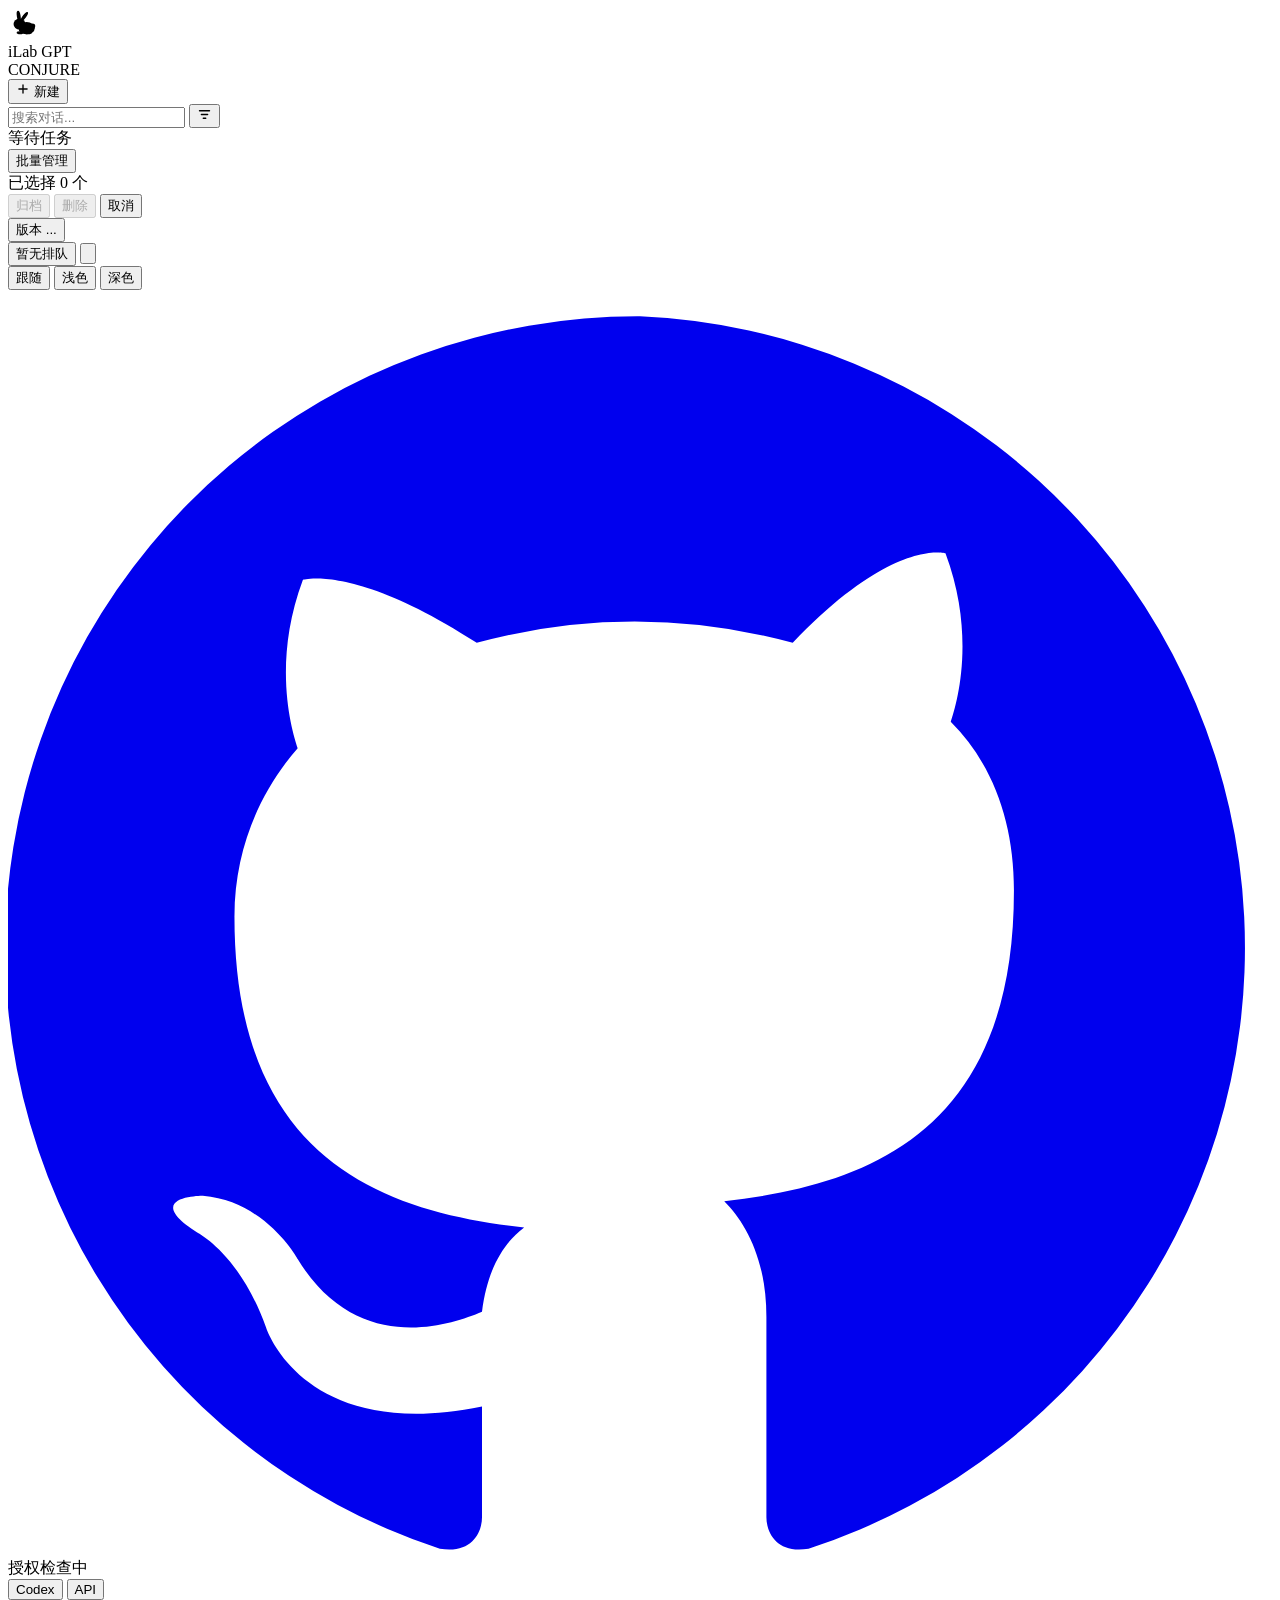
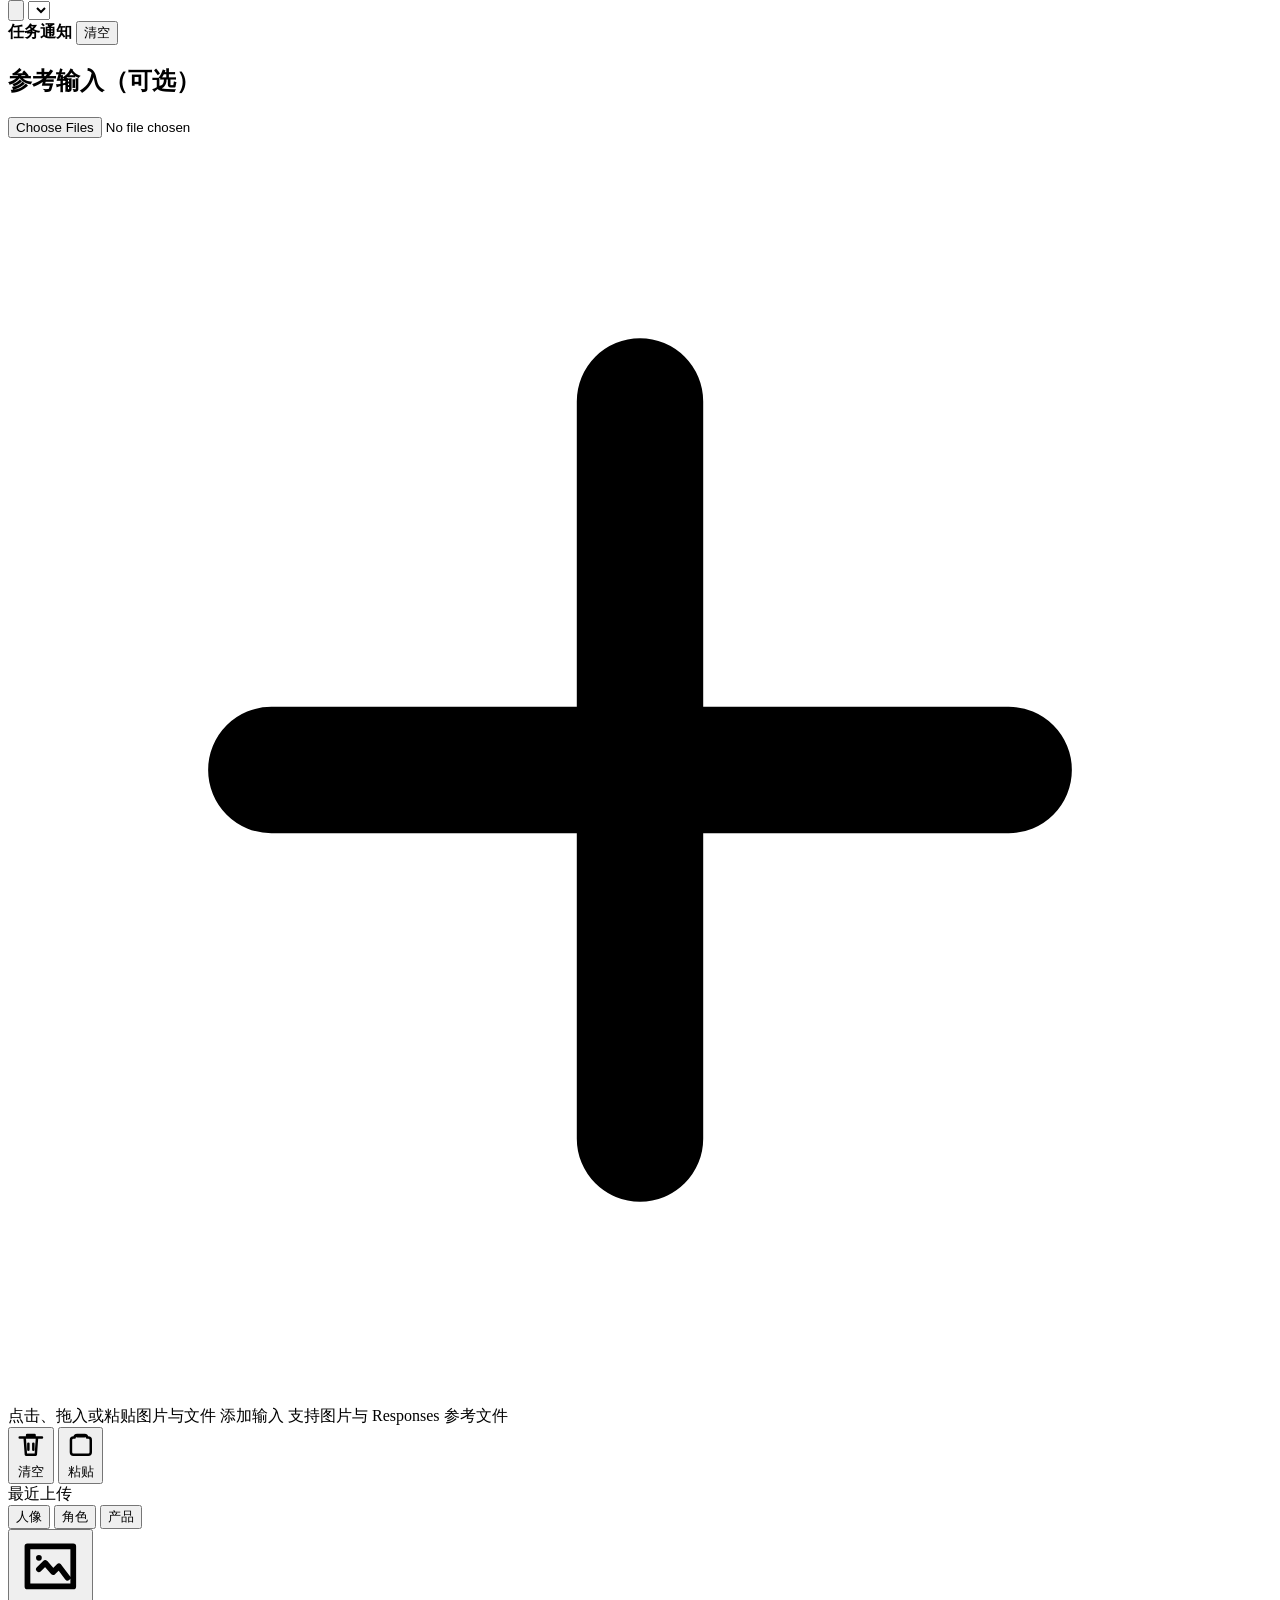
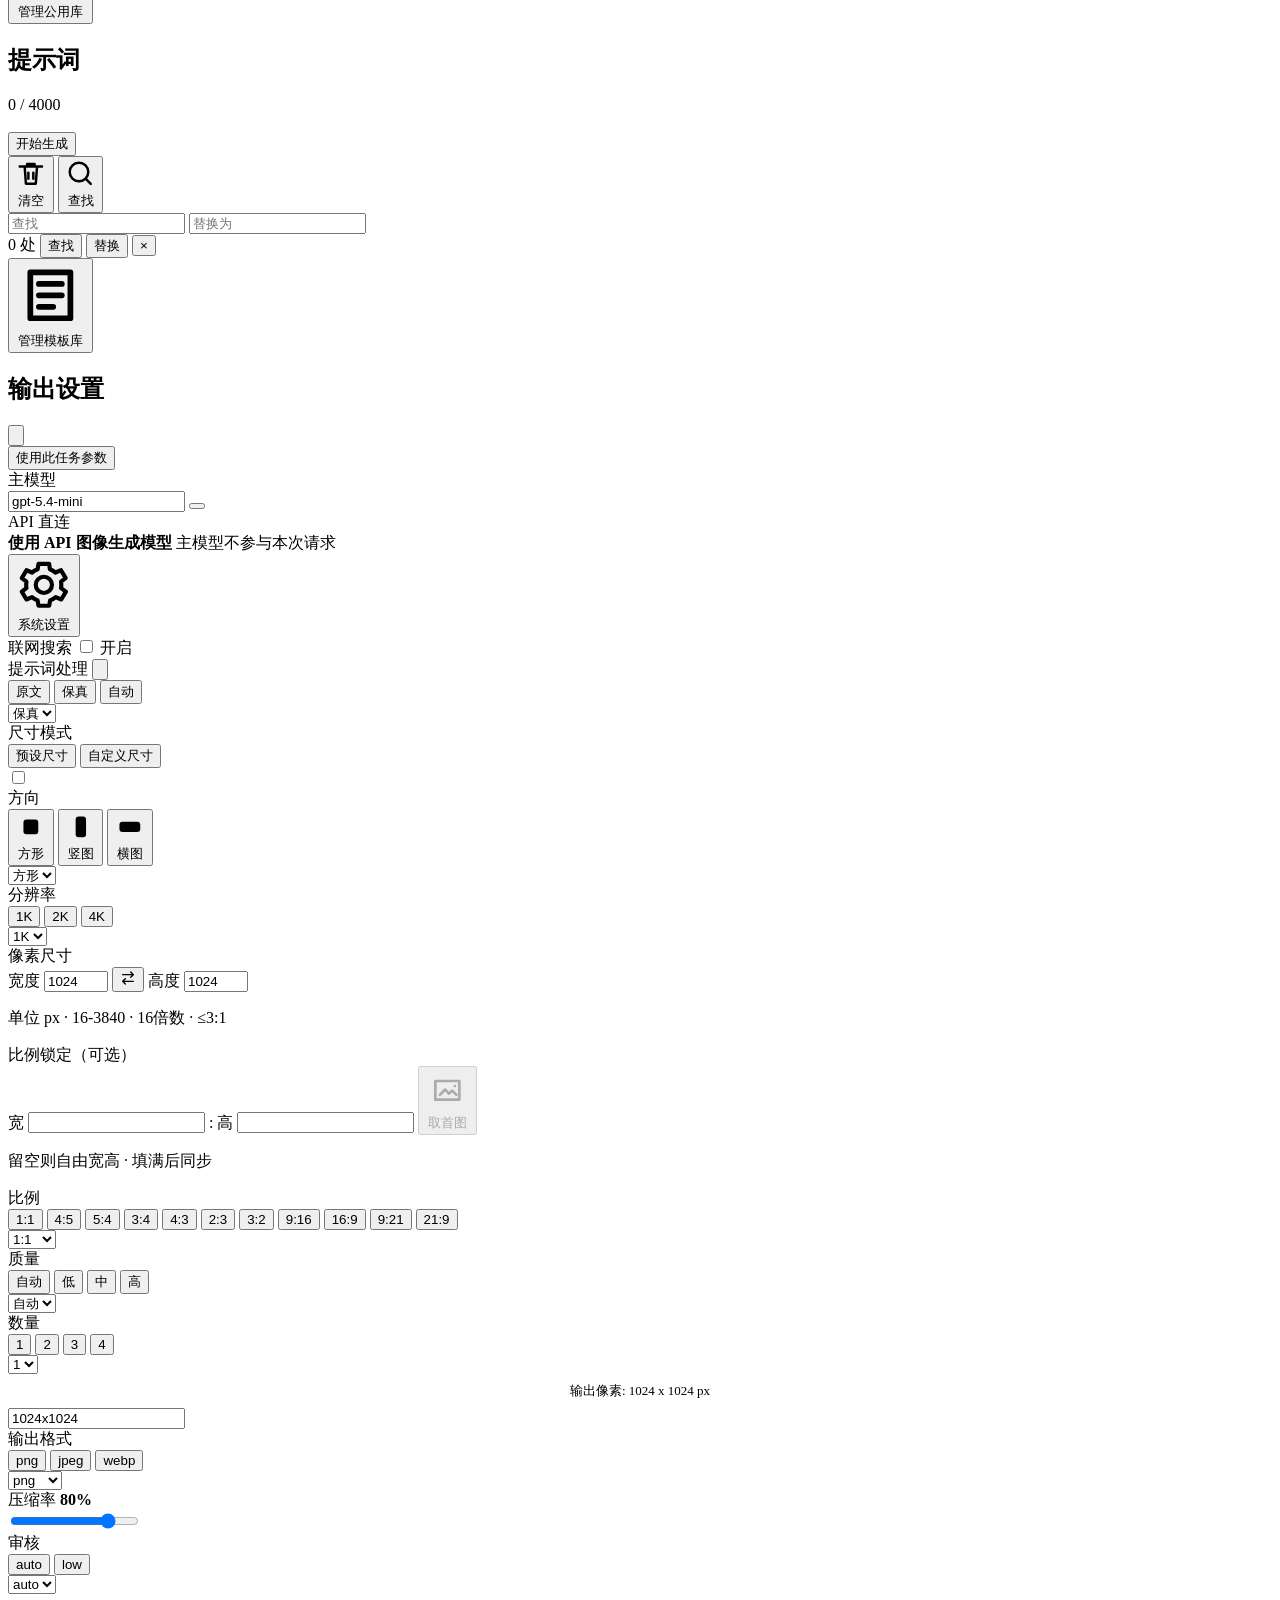
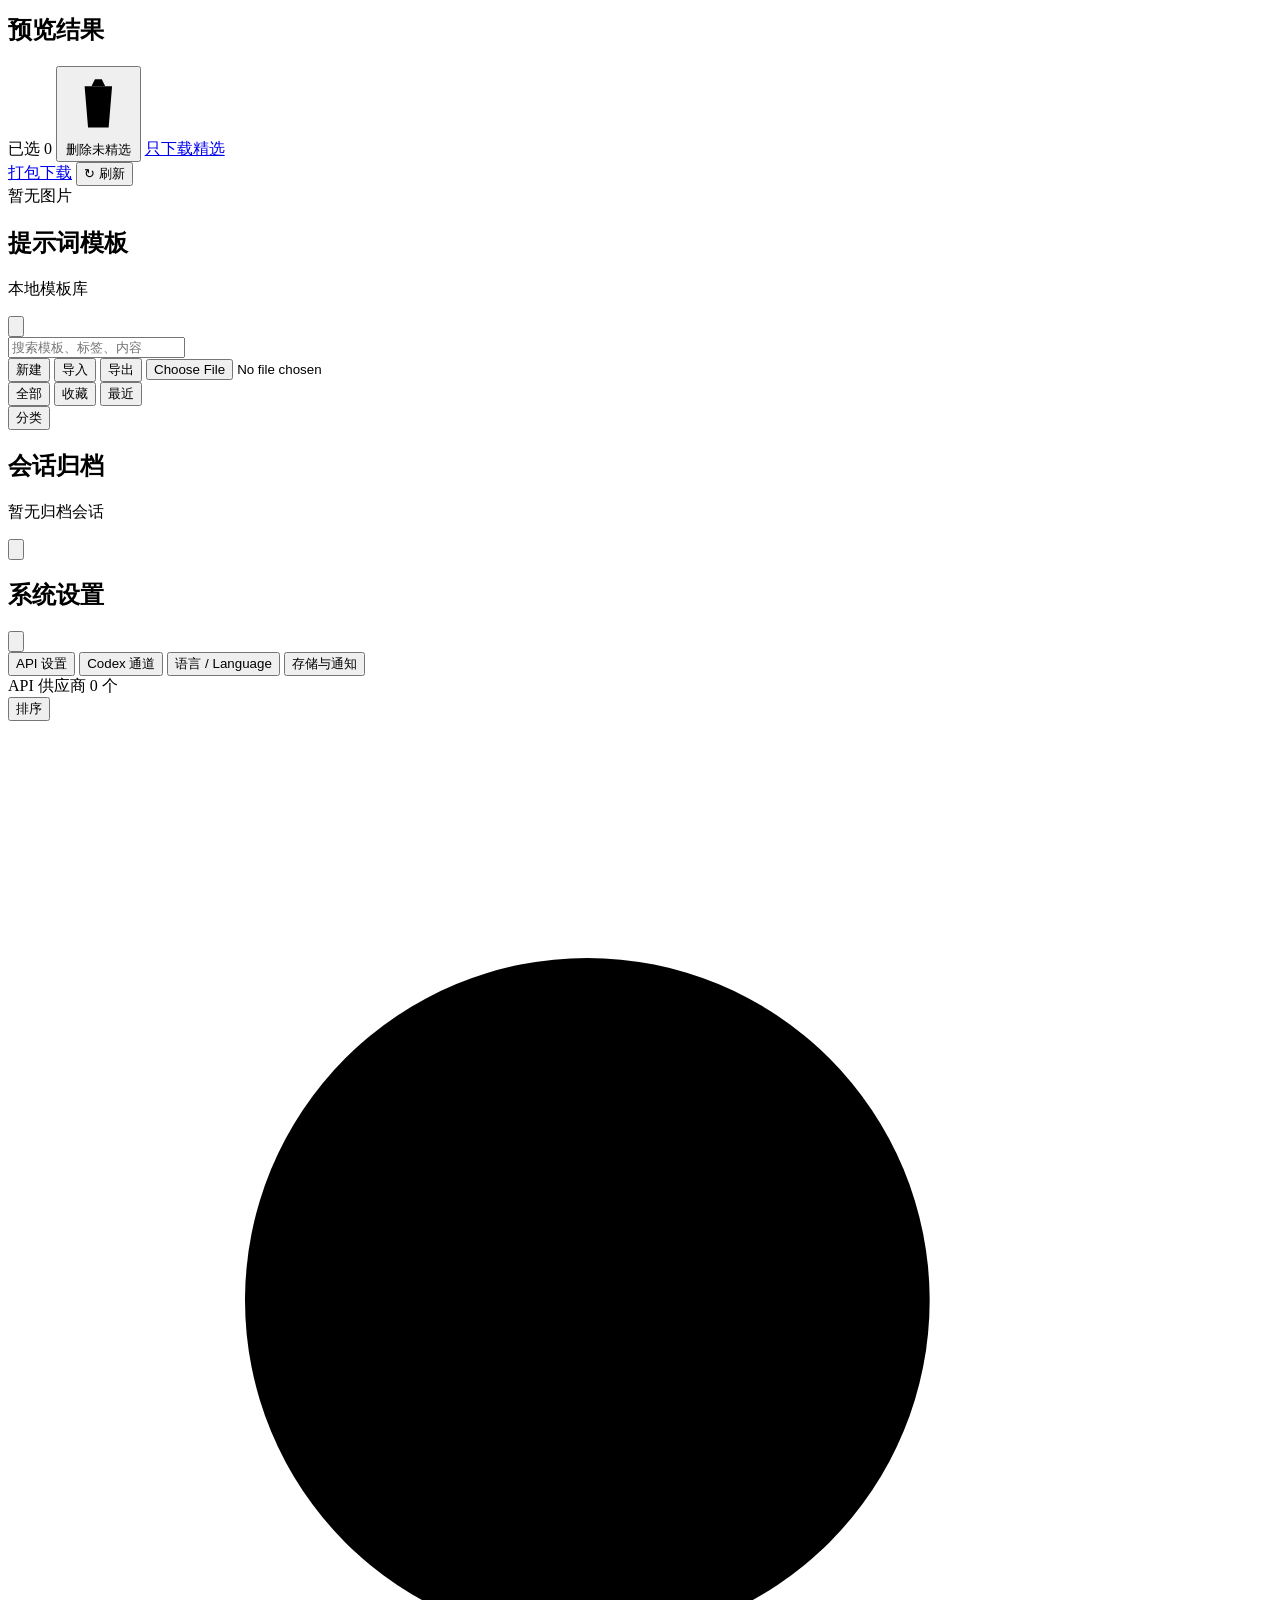
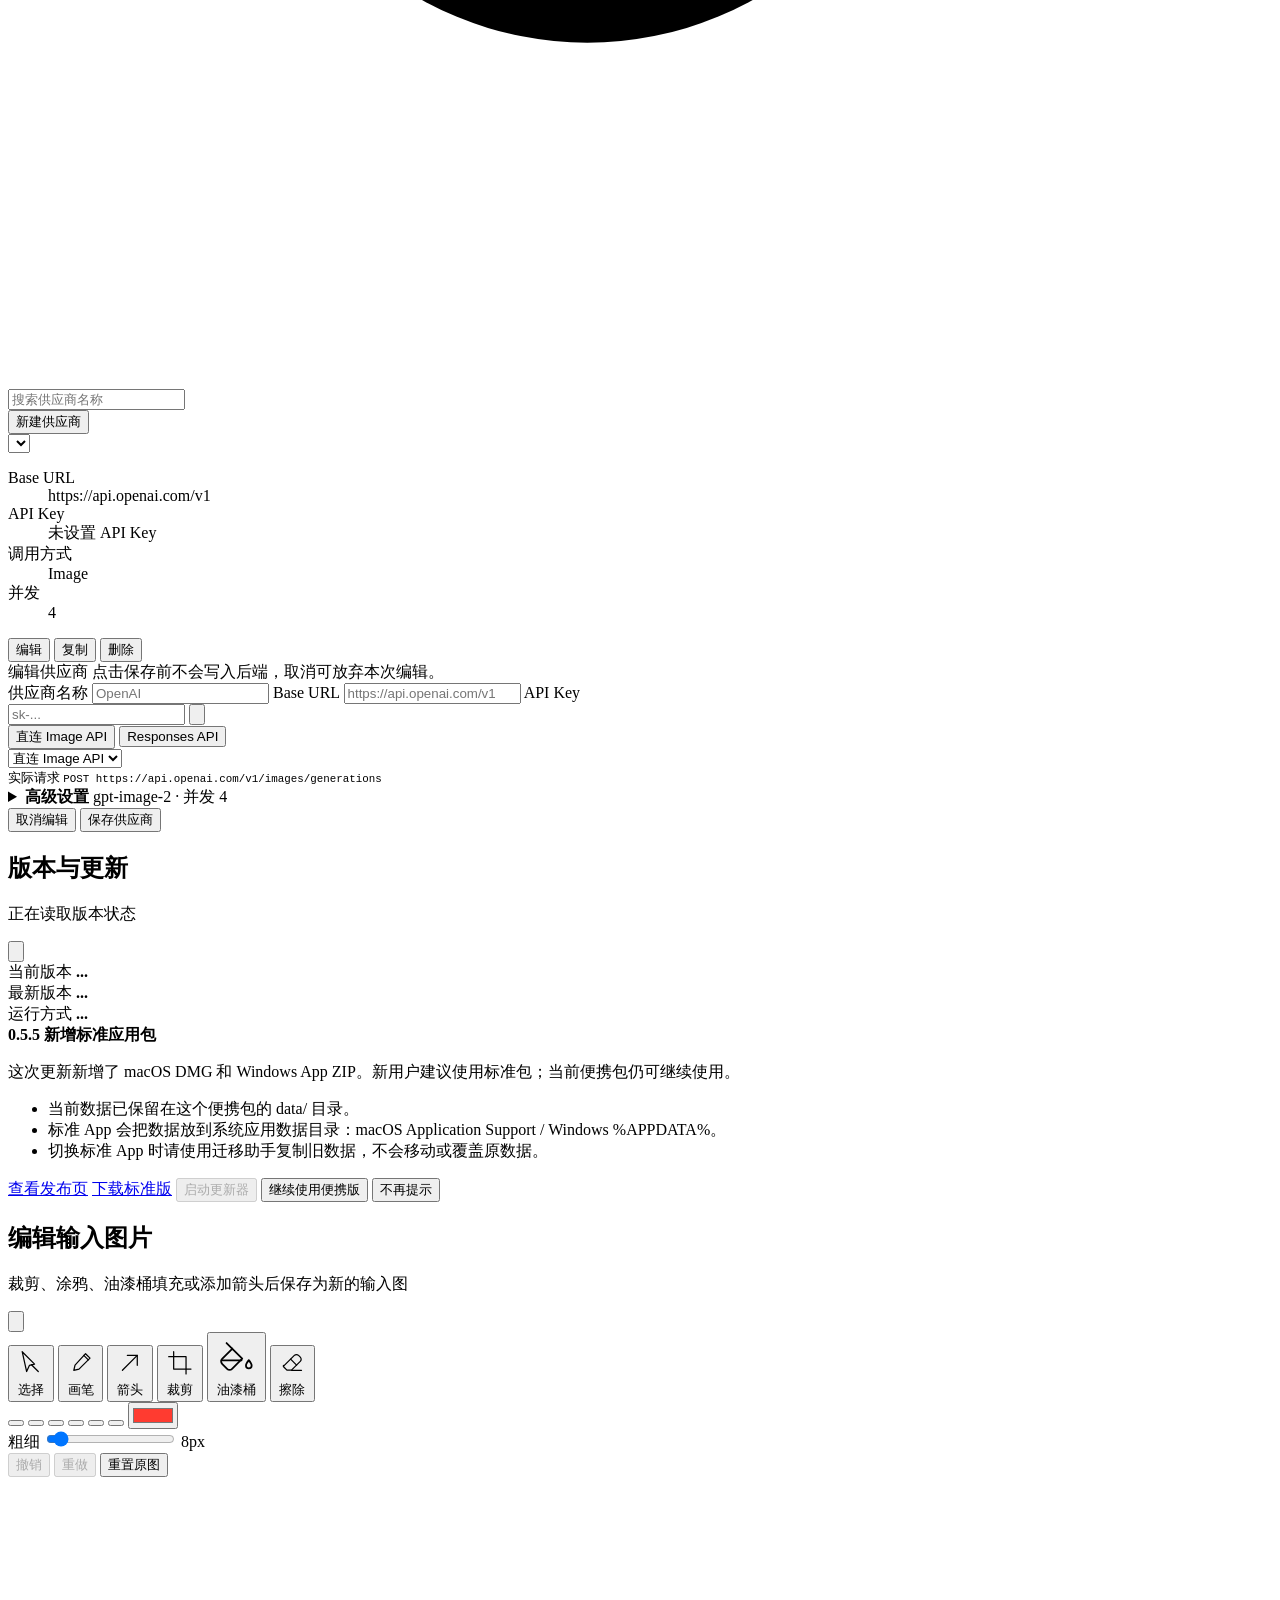
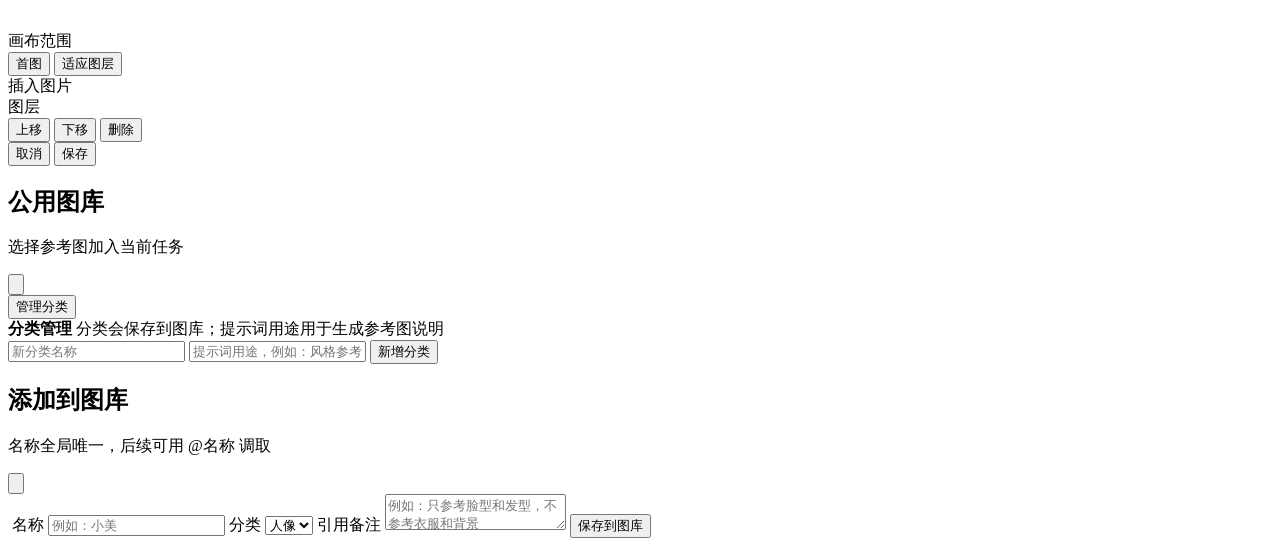
==== commit 824ec763: "release: v0.6.2" ====
--- a/codex_image/webui/static/index.html
+++ b/codex_image/webui/static/index.html
@@ -3,8 +3,11 @@
   <head>
     <meta charset="utf-8" />
     <meta name="viewport" content="width=device-width, initial-scale=1" />
+    <meta name="theme-color" content="#457B66" />
     <title>iLab GPT CONJURE</title>
-    <link rel="icon" href="data:," />
+    <link rel="icon" type="image/svg+xml" href="/static/brand/favicon.svg" />
+    <link rel="manifest" href="/manifest.webmanifest" />
+    <script src="/static/pwa.js?v=pwa-1" defer></script>
     <script>
       (() => {
         const THEME_STORAGE_KEY = "codex-image-theme-preference";
@@ -26,44 +29,91 @@
         const LOCALE_STORAGE_KEY = "codex-image-locale-preference";
         const valid = new Set(["zh-CN", "zh-TW", "zh-HK", "ja", "ko", "en", "es", "pt", "fr", "de", "ru", "it", "hi"]);
         const defaultLocale = "zh-CN";
+        let currentLocale = defaultLocale;
+        function normalizeLocale(value) {
+          if (valid.has(value)) return value;
+          const language = String(value || "").trim().toLowerCase();
+          if (!language) return null;
+          for (const locale of valid) {
+            if (locale.toLowerCase() === language) return locale;
+          }
+          if (language.startsWith("zh-hk") || language.startsWith("zh-mo")) return "zh-HK";
+          if (language.startsWith("zh-tw") || language.startsWith("zh-hant")) return "zh-TW";
+          if (language.startsWith("zh-cn") || language.startsWith("zh-sg") || language.startsWith("zh-hans") || language === "zh") return "zh-CN";
+          if (language.startsWith("ja")) return "ja";
+          if (language.startsWith("ko")) return "ko";
+          if (language.startsWith("en")) return "en";
+          if (language.startsWith("es")) return "es";
+          if (language.startsWith("pt")) return "pt";
+          if (language.startsWith("fr")) return "fr";
+          if (language.startsWith("de")) return "de";
+          if (language.startsWith("ru")) return "ru";
+          if (language.startsWith("it")) return "it";
+          if (language.startsWith("hi")) return "hi";
+          return null;
+        }
         function detectPreferredLocale(languages) {
           const candidates = languages && languages.length
             ? languages
             : [...Array.from(navigator.languages || []), navigator.language];
           for (const candidate of candidates) {
-            const language = String(candidate || "").trim().toLowerCase();
-            if (!language) continue;
-            for (const locale of valid) {
-              if (locale.toLowerCase() === language) return locale;
-            }
-            if (language.startsWith("zh-hk") || language.startsWith("zh-mo")) return "zh-HK";
-            if (language.startsWith("zh-tw") || language.startsWith("zh-hant")) return "zh-TW";
-            if (language.startsWith("zh-cn") || language.startsWith("zh-sg") || language.startsWith("zh-hans") || language === "zh") return "zh-CN";
-            if (language.startsWith("ja")) return "ja";
-            if (language.startsWith("ko")) return "ko";
-            if (language.startsWith("en")) return "en";
-            if (language.startsWith("es")) return "es";
-            if (language.startsWith("pt")) return "pt";
-            if (language.startsWith("fr")) return "fr";
-            if (language.startsWith("de")) return "de";
-            if (language.startsWith("ru")) return "ru";
-            if (language.startsWith("it")) return "it";
-            if (language.startsWith("hi")) return "hi";
+            const locale = normalizeLocale(candidate);
+            if (locale) return locale;
           }
           return defaultLocale;
         }
-        let locale = detectPreferredLocale();
+        function readLocalLocalePreference() {
+          try {
+            return normalizeLocale(localStorage.getItem(LOCALE_STORAGE_KEY));
+          } catch {
+            return null;
+          }
+        }
+        async function readStoredLocalePreference() {
+          try {
+            const response = await fetch("/api/settings");
+            if (response.ok) {
+              const payload = await response.json();
+              const locale = normalizeLocale(payload?.settings?.locale);
+              if (locale) return locale;
+            }
+          } catch {
+            return readLocalLocalePreference();
+          }
+          return readLocalLocalePreference();
+        }
+        function applyLocale(locale) {
+          currentLocale = locale || defaultLocale;
+          document.documentElement.lang = currentLocale;
+          document.documentElement.dataset.locale = currentLocale;
+        }
+        function persistLocalePreference() {
+          try {
+            localStorage.setItem(LOCALE_STORAGE_KEY, currentLocale);
+          } catch {
+            // Browser storage may be unavailable in restricted contexts.
+          }
+          void fetch("/api/settings", {
+            method: "PATCH",
+            headers: { "Content-Type": "application/json" },
+            body: JSON.stringify({ locale: currentLocale })
+          }).catch(() => {});
+        }
+        let locale = readLocalLocalePreference() || detectPreferredLocale();
         try {
           const stored = localStorage.getItem(LOCALE_STORAGE_KEY);
-          if (valid.has(stored)) locale = stored;
+          locale = normalizeLocale(stored) || locale;
         } catch {
           locale = detectPreferredLocale();
         }
-        document.documentElement.lang = locale;
-        document.documentElement.dataset.locale = locale;
+        applyLocale(locale);
+        void readStoredLocalePreference().then((storedLocale) => {
+          applyLocale(storedLocale || locale);
+          persistLocalePreference();
+        });
       })();
     </script>
-    <link rel="stylesheet" href="/static/styles.css?v=runtime-400" />
+    <link rel="stylesheet" href="/static/styles.css?v=runtime-568" />
   </head>
   <body>
     <div class="layout-container">
@@ -72,12 +122,21 @@
         <div class="sidebar-header">
           <div class="brand" aria-label="iLab GPT CONJURE">
             <div class="brand-lockup">
-              <div class="brand-mark" aria-hidden="true">
-                <svg width="28" height="28" viewBox="0 0 32 32" fill="none" xmlns="http://www.w3.org/2000/svg">
-                  <rect x="7.2" y="8.2" width="17.6" height="15.6" rx="3.4" stroke="rgba(255,255,255,.9)" stroke-width="2"/>
-                  <path d="M10.2 20.4l4.6-4.4 3.1 3 2.2-2.1 3.7 3.5" stroke="rgba(255,255,255,.84)" stroke-width="1.8" stroke-linecap="round" stroke-linejoin="round"/>
-                  <circle cx="20.7" cy="12.7" r="1.75" fill="#f7d59d"/>
-                  <path d="M25.1 6.8v3.2M23.5 8.4h3.2" stroke="#f7d59d" stroke-width="1.7" stroke-linecap="round"/>
+              <div class="brand-mark brand-mark-rabbit" aria-hidden="true">
+                <svg class="brand-rabbit-logo" width="31" height="31" viewBox="0 0 24 24" aria-hidden="true" focusable="false" xmlns="http://www.w3.org/2000/svg">
+                  <g class="brand-rabbit-fill">
+                    <ellipse cx="8.3" cy="6.3" rx="1.45" ry="4.15" transform="rotate(-9 8.3 6.3)"/>
+                    <ellipse cx="12.7" cy="6.6" rx="1.35" ry="4.25" transform="rotate(36 12.7 6.6)"/>
+                    <ellipse cx="14.4" cy="15.6" rx="6.3" ry="4.8"/>
+                    <ellipse cx="8.9" cy="12.4" rx="4.6" ry="4.25"/>
+                    <ellipse cx="19.3" cy="13.9" rx="1.85" ry="1.95"/>
+                    <ellipse cx="9.4" cy="19.1" rx="2.7" ry="1.15"/>
+                    <ellipse cx="15.3" cy="19.2" rx="3.2" ry="1.15"/>
+                  </g>
+                  <ellipse class="brand-rabbit-cutout" cx="8.2" cy="5.9" rx=".52" ry="2.25" transform="rotate(-9 8.2 5.9)"/>
+                  <ellipse class="brand-rabbit-cutout" cx="12.45" cy="6.0" rx=".48" ry="2.15" transform="rotate(36 12.45 6.0)"/>
+                  <circle class="brand-rabbit-cutout" cx="7.45" cy="11.7" r=".72"/>
+                  <path class="brand-rabbit-spark" d="M18.9 5.2v2.4M17.7 6.4h2.4"/>
                 </svg>
               </div>
               <div class="brand-title">
@@ -96,6 +155,19 @@
           </div>
           <div class="sidebar-search">
             <input id="taskSearch" type="search" placeholder="搜索对话..." data-i18n-attr="placeholder:sidebar.searchPlaceholder" />
+            <button
+              id="taskSearchClearButton"
+              class="task-search-clear-button"
+              type="button"
+              aria-label="清空"
+              title="清空"
+              data-i18n-attr="aria-label:action.clear;title:action.clear"
+              hidden
+            >
+              <svg width="14" height="14" viewBox="0 0 24 24" fill="none" aria-hidden="true" focusable="false" xmlns="http://www.w3.org/2000/svg">
+                <path d="M6 6l12 12M18 6L6 18" stroke="currentColor" stroke-width="2.3" stroke-linecap="round"/>
+              </svg>
+            </button>
             <button
               id="taskFilterButton"
               class="task-filter-button"
@@ -113,7 +185,7 @@
             </button>
             <div
               id="taskFilterPopover"
-              class="task-filter-popover"
+              class="task-filter-panel"
               role="dialog"
               aria-label="任务筛选"
               data-i18n-attr="aria-label:sidebar.filters"
@@ -144,11 +216,11 @@
                   <option value="portrait" data-i18n="output.portrait">竖图</option>
                   <option value="landscape" data-i18n="output.landscape">横图</option>
                 </select>
-                <select id="taskPromptFidelityFilter" class="task-filter-select" aria-label="按提示词模式筛选">
+                <select id="taskPromptFidelityFilter" class="task-filter-select" aria-label="按提示词处理筛选">
                   <option value="" data-i18n="sidebar.allModes">全部模式</option>
-                  <option value="original" data-i18n="output.modeOriginal">原始模式</option>
-                  <option value="strict" data-i18n="output.modeStrict">保真模式</option>
-                  <option value="off" data-i18n="output.modeCreative">创意模式</option>
+                  <option value="original" data-i18n="output.modeOriginal">原文</option>
+                  <option value="strict" data-i18n="output.modeStrict">保真</option>
+                  <option value="off" data-i18n="output.modeCreative">自动</option>
                 </select>
                 <select id="taskResolutionFilter" class="task-filter-select" aria-label="按分辨率筛选">
                   <option value="" data-i18n="sidebar.allResolutions">全部分辨率</option>
@@ -283,7 +355,7 @@
             <!-- Image Input -->
             <section class="panel image-panel">
               <div class="panel-heading">
-                <h2 data-i18n="imageInput.title">图像输入</h2>
+                <h2 data-i18n="imageInput.referenceTitle">参考输入（可选）</h2>
               </div>
 
               <div class="image-input-workspace">
@@ -291,18 +363,21 @@
                   <div class="image-input-main">
                     <div class="image-uploader-grid">
                       <div id="imageStrip" class="image-strip">
-                        <div id="imageThumbList" class="image-thumb-list"></div>
-                        <div id="imageUploadSource" class="image-upload-source" tabindex="0" aria-label="点击、拖入或粘贴图片" data-i18n-attr="aria-label:imageInput.uploadAria">
+                        <div id="imageThumbList" class="image-thumb-list">
+                          <div id="imageThumbItems" class="image-thumb-items"></div>
+                          <div id="referenceFileSelection" class="reference-file-selection hidden" aria-live="polite"></div>
+                        </div>
+                        <div id="imageUploadSource" class="image-upload-source" tabindex="0" aria-label="点击、拖入或粘贴图片与文件" data-i18n-attr="aria-label:imageInput.uploadAria">
                           <label class="upload-tile">
-                            <input id="imageInput" type="file" accept="image/*" multiple />
+                            <input id="imageInput" type="file" accept="image/*,.pdf,.xla,.xlb,.xlc,.xlm,.xls,.xlt,.xlw,.xlsx,.csv,.tsv,.iif,.doc,.docx,.dot,.odt,.rtf,.pot,.ppa,.pps,.ppt,.pwz,.wiz,.pptx,.asm,.bat,.c,.cc,.conf,.cpp,.css,.cxx,.def,.dic,.eml,.h,.hh,.htm,.html,.ics,.ifb,.in,.js,.json,.ksh,.list,.log,.markdown,.md,.mht,.mhtml,.mime,.mjs,.nws,.pl,.py,.rst,.s,.sql,.srt,.text,.txt,.vcf,.vtt,.xml" multiple />
                             <span class="icon" aria-hidden="true">
                               <svg viewBox="0 0 24 24" focusable="false">
                                 <path d="M12 5v14M5 12h14" fill="none" stroke="currentColor" stroke-width="2.4" stroke-linecap="round"/>
                               </svg>
                             </span>
-                            <span class="upload-title upload-title-full" data-i18n="imageInput.uploadFull">点击、拖入或粘贴图片</span>
-                            <span class="upload-title upload-title-compact" data-i18n="imageInput.uploadCompact">添加图片</span>
-                            <span class="upload-subtitle" data-i18n="imageInput.uploadSubtitle">支持多张参考图</span>
+                            <span class="upload-title upload-title-full" data-i18n="imageInput.uploadFull">点击、拖入或粘贴图片与文件</span>
+                            <span class="upload-title upload-title-compact" data-i18n="imageInput.uploadCompact">添加输入</span>
+                            <span class="upload-subtitle" data-i18n="imageInput.uploadSubtitle">支持图片与 Responses 参考文件</span>
                           </label>
                         </div>
                       </div>
@@ -345,7 +420,12 @@
                   </div>
 
                   <div id="galleryManagePanel" class="gallery-manage-panel">
-                    <button id="galleryManageButton" class="ghost-button text-sm" type="button" aria-controls="galleryDrawer" aria-expanded="false" title="管理公用库" data-i18n="gallery.manage" data-i18n-attr="title:gallery.manage">管理公用库</button>
+                    <button id="galleryManageButton" class="ghost-button text-sm icon-text-button resource-manage-button gallery-manage-button" type="button" aria-controls="galleryDrawer" aria-expanded="false" title="管理公用库" data-i18n-attr="title:gallery.manage">
+                      <svg class="button-icon" viewBox="0 0 24 24" aria-hidden="true" focusable="false">
+                        <path d="M4 5h16v14H4zM8 13l2.2-2.2 2.8 3.2 2-2 3 4M8 9h.01" fill="none" stroke="currentColor" stroke-width="2" stroke-linecap="round" stroke-linejoin="round"/>
+                      </svg>
+                      <span data-i18n="gallery.manage">管理公用库</span>
+                    </button>
                   </div>
                 </div>
               </div>
@@ -409,7 +489,7 @@
                   <div id="promptTemplateRecentDock" class="prompt-template-recent-dock hidden" aria-label="最近使用模板" data-i18n-attr="aria-label:prompt.recentTemplates"></div>
                 </div>
                 <div class="prompt-template-entry">
-                  <button id="promptTemplateButton" class="ghost-button text-sm icon-text-button prompt-template-button" type="button" aria-controls="promptTemplateDrawer" aria-expanded="false" title="管理模板库" data-i18n-attr="title:prompt.manageTemplates">
+                  <button id="promptTemplateButton" class="ghost-button text-sm icon-text-button resource-manage-button prompt-template-button" type="button" aria-controls="promptTemplateDrawer" aria-expanded="false" title="管理模板库" data-i18n-attr="title:prompt.manageTemplates">
                     <svg class="button-icon" viewBox="0 0 24 24" aria-hidden="true" focusable="false">
                       <path d="M5 4h14v16H5zM8 8h8M8 12h8M8 16h5" fill="none" stroke="currentColor" stroke-width="2" stroke-linecap="round" stroke-linejoin="round"/>
                     </svg>
@@ -421,8 +501,32 @@
 
             <!-- Output Settings -->
             <section class="panel output-panel">
-              <h2 data-i18n="outputSettings.title">输出设置</h2>
-              <div id="settingsGrid" class="settings-grid">
+              <div id="outputSettingsHeader" class="output-settings-header">
+                <h2 data-i18n="outputSettings.title">输出设置</h2>
+                <button
+                  id="outputSettingsLockButton"
+                  class="output-settings-lock-button"
+                  type="button"
+                  aria-pressed="false"
+                  aria-label="锁定参数"
+                  title="锁定参数"
+                  data-i18n-attr="aria-label:output.lock.lock;title:output.lock.lock"
+                >
+                  <svg viewBox="0 0 24 24" aria-hidden="true" focusable="false">
+                    <path class="output-settings-lock-shackle" d="M7.5 10V7.75a4.5 4.5 0 0 1 9 0V10" fill="none" stroke="currentColor" stroke-width="1.8" stroke-linecap="round"/>
+                    <rect x="5.5" y="10" width="13" height="10" rx="2.5" fill="none" stroke="currentColor" stroke-width="1.8"/>
+                    <path d="M12 14v2.4" fill="none" stroke="currentColor" stroke-width="1.8" stroke-linecap="round"/>
+                  </svg>
+                </button>
+              </div>
+              <div id="outputSettingsStage" class="output-settings-stage">
+                <div id="outputSettingsLockedSummary" class="output-settings-locked-summary hidden" aria-hidden="true">
+                  <div id="outputSettingsSummaryContent" class="output-settings-summary-content"></div>
+                  <div id="outputSettingsTaskAction" class="output-settings-task-action hidden">
+                    <button id="adoptTaskOutputSettingsButton" class="ghost-button" type="button" data-i18n="output.lock.adoptTask">使用此任务参数</button>
+                  </div>
+                </div>
+                <div id="settingsGrid" class="settings-grid">
                 <div id="modeSettingsSlot" class="mode-settings-slot full-width">
                   <div id="modeSpecificSettings" class="mode-specific-settings mode-transition">
                     <div class="model-tool-row">
@@ -457,7 +561,7 @@
                         <span data-i18n="output.apiDirect">API 直连</span>
                         <div class="api-direct-settings-control">
                           <div class="api-direct-settings-header">
-                            <strong data-i18n="output.apiToolModel">使用 API 图像工具模型</strong>
+                            <strong data-i18n="output.apiToolModel">使用 API 图像生成模型</strong>
                             <span data-i18n="output.mainModelUnused">主模型不参与本次请求</span>
                           </div>
                           <button id="apiDirectSettingsButton" class="ghost-button text-sm icon-text-button api-direct-settings-button" type="button">
@@ -481,16 +585,34 @@
                     </div>
 
                     <div id="promptFidelityField" class="field">
-                      <span data-i18n="output.promptMode">提示词模式</span>
+                      <div class="prompt-fidelity-label">
+                        <span data-i18n="output.promptMode">提示词处理</span>
+                        <button
+                          id="promptFidelityHelpButton"
+                          class="prompt-fidelity-help-button"
+                          type="button"
+                          aria-label="查看提示词处理说明"
+                          aria-controls="promptFidelityHelpPopover"
+                          aria-describedby="promptFidelityHelpPopover"
+                          aria-expanded="false"
+                          data-i18n-attr="aria-label:output.promptHelp"
+                        >
+                          <svg viewBox="0 0 20 20" aria-hidden="true" focusable="false">
+                            <circle cx="10" cy="10" r="7.25"></circle>
+                            <path d="M7.9 7.7a2.35 2.35 0 0 1 4.55.8c0 1.65-1.75 1.95-2.25 3.1"></path>
+                            <circle cx="10" cy="14.25" r=".7" class="prompt-fidelity-help-dot"></circle>
+                          </svg>
+                        </button>
+                      </div>
                       <div class="radio-group" id="promptFidelityGroup">
-                        <button class="radio-btn" data-val="original" type="button" data-i18n="output.modeOriginal">原始模式</button>
-                        <button class="radio-btn active" data-val="strict" type="button" data-i18n="output.modeStrict">保真模式</button>
-                        <button class="radio-btn" data-val="off" type="button" data-i18n="output.modeCreative">创意模式</button>
+                        <button class="radio-btn" data-val="original" type="button" data-i18n="output.modeOriginal">原文</button>
+                        <button class="radio-btn active" data-val="strict" type="button" data-i18n="output.modeStrict">保真</button>
+                        <button class="radio-btn" data-val="off" type="button" data-i18n="output.modeCreative">自动</button>
                       </div>
                       <select id="promptFidelity" class="hidden">
-                        <option value="original" data-i18n="output.modeOriginal">原始模式</option>
-                        <option value="strict" selected data-i18n="output.modeStrict">保真模式</option>
-                        <option value="off" data-i18n="output.modeCreative">创意模式</option>
+                        <option value="original" data-i18n="output.modeOriginal">原文</option>
+                        <option value="strict" selected data-i18n="output.modeStrict">保真</option>
+                        <option value="off" data-i18n="output.modeCreative">自动</option>
                       </select>
                     </div>
                   </div>
@@ -508,9 +630,24 @@
                 <div class="field orientation-field">
                   <span data-i18n="output.orientation">方向</span>
                   <div class="radio-group" id="orientationGroup">
-                    <button class="radio-btn active" data-val="square" type="button" data-i18n="output.square">方形</button>
-                    <button class="radio-btn" data-val="portrait" type="button" data-i18n="output.portrait">竖图</button>
-                    <button class="radio-btn" data-val="landscape" type="button" data-i18n="output.landscape">横图</button>
+                    <button class="radio-btn active" data-val="square" type="button">
+                      <svg class="orientation-option-icon orientation-option-icon-square" viewBox="0 0 20 20" aria-hidden="true" focusable="false">
+                        <rect x="5" y="5" width="10" height="10" rx="2"></rect>
+                      </svg>
+                      <span data-i18n="output.square">方形</span>
+                    </button>
+                    <button class="radio-btn" data-val="portrait" type="button">
+                      <svg class="orientation-option-icon orientation-option-icon-portrait" viewBox="0 0 20 20" aria-hidden="true" focusable="false">
+                        <rect x="6.5" y="3" width="7" height="14" rx="2"></rect>
+                      </svg>
+                      <span data-i18n="output.portrait">竖图</span>
+                    </button>
+                    <button class="radio-btn" data-val="landscape" type="button">
+                      <svg class="orientation-option-icon orientation-option-icon-landscape" viewBox="0 0 20 20" aria-hidden="true" focusable="false">
+                        <rect x="3" y="6.5" width="14" height="7" rx="2"></rect>
+                      </svg>
+                      <span data-i18n="output.landscape">横图</span>
+                    </button>
                   </div>
                   <select id="orientation" class="hidden">
                     <option value="square" selected data-i18n="output.square">方形</option>
@@ -697,6 +834,7 @@
                     <option value="low">low</option>
                   </select>
                 </div>
+                </div>
               </div>
             </section>
           </div>
@@ -709,8 +847,16 @@
                 <div class="preview-heading-actions">
                   <div class="preview-selection-actions hidden" id="previewSelectionActions" aria-live="polite">
                     <span id="previewSelectionCount" class="preview-selection-count" data-i18n="preview.selectedZero">已选 0</span>
+                    <button id="deleteUnselectedOutputsButton" class="ghost-button text-sm danger-action hidden" type="button" aria-label="删除未精选" title="删除未精选" data-i18n-attr="aria-label:preview.deleteUnselected;title:preview.deleteUnselected">
+                      <svg class="preview-delete-icon" viewBox="0 0 20 20" aria-hidden="true" focusable="false">
+                        <path d="M5 5h10" />
+                        <path d="M8 5l1-2h2l1 2" />
+                        <path d="M6 5l1 12h6l1-12" />
+                        <path d="M8.5 8v6M11.5 8v6" />
+                      </svg>
+                      <span data-i18n="preview.deleteUnselected">删除未精选</span>
+                    </button>
                     <a id="downloadSelectedButton" class="ghost-button text-sm hidden" href="#" download data-i18n="preview.downloadSelected">只下载精选</a>
-                    <button id="deleteUnselectedOutputsButton" class="ghost-button text-sm danger-action hidden" type="button" data-i18n="preview.deleteUnselected">删除未精选</button>
                   </div>
                   <a id="downloadAllButton" class="ghost-button text-sm hidden" href="#" download data-i18n="preview.downloadAll">打包下载</a>
                   <button id="refreshButton" class="ghost-button icon-button" type="button" data-i18n="action.refresh">↻ 刷新</button>
@@ -738,7 +884,14 @@
         </button>
       </div>
       <div class="prompt-template-toolbar">
-        <input id="promptTemplateSearch" class="control" type="text" name="prompt-template-search" inputmode="search" autocomplete="new-password" autocapitalize="off" spellcheck="false" placeholder="搜索模板、标签、内容" aria-label="搜索提示词模板" readonly data-i18n-attr="placeholder:templates.search;aria-label:templates.search" />
+        <div class="prompt-template-search-wrap">
+          <input id="promptTemplateSearch" class="control" type="text" name="prompt-template-search" inputmode="search" autocomplete="new-password" autocapitalize="off" spellcheck="false" placeholder="搜索模板、标签、内容" aria-label="搜索提示词模板" readonly data-i18n-attr="placeholder:templates.search;aria-label:templates.search" />
+          <button id="promptTemplateSearchClearButton" class="prompt-template-search-clear-button" type="button" aria-label="清空" title="清空" data-i18n-attr="aria-label:action.clear;title:action.clear" hidden>
+            <svg width="14" height="14" viewBox="0 0 24 24" fill="none" aria-hidden="true" focusable="false" xmlns="http://www.w3.org/2000/svg">
+              <path d="M6 6l12 12M18 6L6 18" stroke="currentColor" stroke-width="2.3" stroke-linecap="round"/>
+            </svg>
+          </button>
+        </div>
         <button id="promptTemplateCreateButton" class="ghost-button text-sm" type="button" data-i18n="action.new">新建</button>
         <button id="promptTemplateImportButton" class="ghost-button text-sm" type="button" data-i18n="action.import">导入</button>
         <button id="promptTemplateExportButton" class="ghost-button text-sm" type="button" data-i18n="action.export">导出</button>
@@ -798,7 +951,7 @@
           <button id="systemSettingsStorageTab" class="system-settings-tab" type="button" role="tab" aria-selected="false" aria-controls="systemSettingsStoragePanel" data-system-settings-tab="storage" data-i18n="systemSettings.storageTab">存储与通知</button>
         </div>
         <section id="systemSettingsApiPanel" class="system-settings-section" role="tabpanel" aria-labelledby="systemSettingsApiTab">
-          <div class="api-provider-section">
+          <div id="apiProviderSection" class="api-provider-section">
             <div class="api-provider-section-header">
               <div class="api-provider-section-title">
                 <span data-i18n="apiSettings.providers">API 供应商</span>
@@ -806,6 +959,21 @@
               </div>
               <button id="sortApiProvidersButton" class="ghost-button text-sm api-provider-sort-toggle hidden" type="button" data-i18n="apiSettings.sortProviders">排序</button>
             </div>
+            <label id="apiProviderSearchField" class="api-provider-search hidden">
+              <svg viewBox="0 0 24 24" aria-hidden="true" focusable="false">
+                <circle cx="11" cy="11" r="6.5"></circle>
+                <path d="m16 16 4 4"></path>
+              </svg>
+              <input
+                id="apiProviderSearch"
+                class="control"
+                type="search"
+                autocomplete="off"
+                placeholder="搜索供应商名称"
+                aria-label="搜索供应商名称"
+                data-i18n-attr="placeholder:apiSettings.searchProviders;aria-label:apiSettings.searchProviders"
+              />
+            </label>
             <div class="api-provider-choice-grid">
               <div id="apiProviderList" class="api-provider-list" role="listbox" aria-label="API 供应商" data-i18n-attr="aria-label:apiSettings.providers"></div>
               <button id="addApiProviderButton" class="api-provider-add-card" type="button" data-i18n="apiSettings.newProviderAction">新建供应商</button>
@@ -847,42 +1015,74 @@
                 <span data-i18n="apiSettings.providerName">供应商名称</span>
                 <input id="apiProviderName" class="control" type="text" autocomplete="off" placeholder="OpenAI" />
               </label>
-              <div class="field api-mode-field">
-                <span data-i18n="apiSettings.mode">调用方式</span>
-                <div class="radio-group" id="apiModeGroup">
-                  <button class="radio-btn active" data-val="images" type="button" data-i18n="apiSettings.images">直连 Image API</button>
-                  <button class="radio-btn" data-val="responses" type="button" data-i18n="apiSettings.responses">Responses API</button>
-                </div>
-                <select id="apiMode" class="hidden">
-                  <option value="images" selected data-i18n="apiSettings.images">直连 Image API</option>
-                  <option value="responses" data-i18n="apiSettings.responses">Responses API</option>
-                </select>
-              </div>
               <label class="field api-base-url-field">
                 <span>Base URL</span>
                 <input id="apiBaseUrl" class="control" type="url" autocomplete="off" placeholder="https://api.openai.com/v1" />
               </label>
               <label class="field api-key-field">
                 <span>API Key</span>
-                <input id="apiKey" class="control" type="password" autocomplete="off" placeholder="sk-..." />
+                <div class="api-key-input-wrap">
+                  <input id="apiKey" class="control" type="password" autocomplete="off" placeholder="sk-..." />
+                  <button
+                    id="apiKeyRevealButton"
+                    class="api-key-reveal-button"
+                    type="button"
+                    aria-label="显示 API Key"
+                    title="显示 API Key"
+                    aria-pressed="false"
+                    data-i18n-attr="aria-label:apiSettings.showApiKey;title:apiSettings.showApiKey"
+                  >
+                    <svg class="api-key-reveal-icon" viewBox="0 0 24 24" aria-hidden="true" focusable="false">
+                      <path d="M2.5 12s3.5-6 9.5-6 9.5 6 9.5 6-3.5 6-9.5 6-9.5-6-9.5-6Z" />
+                      <circle cx="12" cy="12" r="3" />
+                    </svg>
+                  </button>
+                </div>
               </label>
-              <label class="field api-image-model-field">
-                <span data-i18n="apiSettings.imageModel">图像工具模型</span>
-                <input id="apiImageModel" class="control" type="text" autocomplete="off" value="gpt-image-2" />
-              </label>
-              <label class="field api-concurrency-field">
-                <span data-i18n="apiSettings.concurrency">Provider 总并发上限</span>
-                <input id="apiImagesConcurrency" class="control" type="number" min="1" max="32" step="1" value="4" />
-              </label>
+              <div class="field api-mode-field">
+                <div class="radio-group" id="apiModeGroup" role="group" aria-label="调用方式" data-i18n-attr="aria-label:apiSettings.mode">
+                  <button class="radio-btn active" data-val="images" type="button" data-i18n="apiSettings.images">直连 Image API</button>
+                  <button class="radio-btn" data-val="responses" type="button" data-i18n="apiSettings.responses">Responses API</button>
+                </div>
+                <select id="apiMode" class="hidden">
+                  <option value="images" selected data-i18n="apiSettings.images">直连 Image API</option>
+                  <option value="responses" data-i18n="apiSettings.responses">Responses API</option>
+                </select>
+              </div>
+              <small class="api-request-endpoint-preview">
+                <span data-i18n="apiSettings.actualRequest">实际请求</span>
+                <code id="apiRequestEndpointPreview">POST https://api.openai.com/v1/images/generations</code>
+              </small>
+              <details id="apiAdvancedSettings" class="api-advanced-settings">
+                <summary>
+                  <strong data-i18n="apiSettings.advancedSettings">高级设置</strong>
+                  <span class="api-advanced-settings-summary">
+                    <span id="apiAdvancedImageModelSummary">gpt-image-2</span>
+                    <span aria-hidden="true">·</span>
+                    <span data-i18n="apiSettings.concurrencyShort">并发</span>
+                    <span id="apiAdvancedConcurrencySummary">4</span>
+                  </span>
+                  <span class="api-advanced-settings-chevron" aria-hidden="true"></span>
+                </summary>
+                <div class="api-advanced-settings-body">
+                  <label class="field api-image-model-field">
+                    <span data-i18n="apiSettings.imageModel">图像生成模型</span>
+                    <input id="apiImageModel" class="control" type="text" autocomplete="off" value="gpt-image-2" />
+                  </label>
+                  <label class="field api-concurrency-field">
+                    <span data-i18n="apiSettings.concurrency">并发上限</span>
+                    <input id="apiImagesConcurrency" class="control" type="number" min="1" max="32" step="1" value="4" />
+                  </label>
+                </div>
+              </details>
             </div>
             <div class="api-provider-editor-actions">
               <button id="cancelApiProviderEditButton" class="ghost-button" type="button" data-i18n="apiSettings.cancelEdit">取消编辑</button>
               <button id="saveApiProviderEditButton" class="run-button" type="button" data-i18n="apiSettings.saveProvider">保存供应商</button>
             </div>
           </div>
-          <div id="apiSettingsActions" class="settings-modal-actions">
+          <div id="apiSettingsActions" class="settings-modal-actions settings-status-only">
             <p id="apiSettingsStatus" class="api-settings-feedback settings-action-status" aria-live="polite"></p>
-            <button id="saveApiSettingsButton" class="run-button" type="button" data-i18n="apiSettings.saveSelection">保存当前选择</button>
           </div>
         </section>
         <section id="systemSettingsCodexPanel" class="system-settings-section" role="tabpanel" aria-labelledby="systemSettingsCodexTab" hidden aria-hidden="true">
@@ -899,19 +1099,24 @@
               </select>
             </div>
             <div class="codex-channel-notes" aria-label="Codex 通道说明" data-i18n-attr="aria-label:codexSettings.notesLabel">
-              <div class="codex-channel-note">
-                <strong data-i18n="codexSettings.imagesTitle">Image</strong>
+              <button class="codex-channel-note active" type="button" data-codex-mode-note="images" aria-current="true">
+                <span class="codex-channel-note-header">
+                  <strong data-i18n="codexSettings.imagesTitle">Codex Image</strong>
+                  <span class="codex-channel-current" data-i18n="codexSettings.current">当前使用</span>
+                </span>
                 <span data-i18n="codexSettings.imagesCopy">默认通道，直接传递尺寸、质量和编辑参数。</span>
-              </div>
-              <div class="codex-channel-note">
-                <strong data-i18n="codexSettings.responsesTitle">Responses</strong>
+              </button>
+              <button class="codex-channel-note" type="button" data-codex-mode-note="responses" aria-current="false">
+                <span class="codex-channel-note-header">
+                  <strong data-i18n="codexSettings.responsesTitle">Codex Responses</strong>
+                  <span class="codex-channel-current" data-i18n="codexSettings.current">当前使用</span>
+                </span>
                 <span data-i18n="codexSettings.responsesCopy">兼容通道，需要联网搜索工具流时使用。</span>
-              </div>
-            </div>
-          </div>
-          <div class="settings-modal-actions">
+              </button>
+            </div>
+          </div>
+          <div class="settings-modal-actions settings-status-only">
             <p id="codexSettingsStatus" class="api-settings-feedback settings-action-status" aria-live="polite"></p>
-            <button id="saveCodexSettingsButton" class="run-button" type="button" data-i18n="codexSettings.save">保存 Codex 通道</button>
           </div>
         </section>
         <section id="systemSettingsLanguagePanel" class="system-settings-section" role="tabpanel" aria-labelledby="systemSettingsLanguageTab" hidden aria-hidden="true">
@@ -1006,9 +1211,21 @@
             <strong id="versionSource">...</strong>
           </div>
         </div>
+        <div id="versionOnboardingNotice" class="version-onboarding hidden" role="status">
+          <strong data-i18n="version.onboardingTitle">0.5.5 新增标准应用包</strong>
+          <p id="versionOnboardingBody" data-i18n="version.onboardingBody">这次更新新增了 macOS DMG 和 Windows App ZIP。新用户建议使用标准包；当前便携包仍可继续使用。</p>
+          <ul>
+            <li data-i18n="version.onboardingDataPortable">当前数据已保留在这个便携包的 data/ 目录。</li>
+            <li data-i18n="version.onboardingStandardData">标准 App 会把数据放到系统应用数据目录：macOS Application Support / Windows %APPDATA%。</li>
+            <li data-i18n="version.onboardingMigration">切换标准 App 时请使用迁移助手复制旧数据，不会移动或覆盖原数据。</li>
+          </ul>
+        </div>
         <div class="version-modal-actions">
           <a id="versionReleaseLink" class="ghost-button text-sm" href="https://github.com/kadevin/ilab-gpt-conjure/releases" target="_blank" rel="noreferrer" data-i18n="version.release">查看发布页</a>
+          <a id="versionStandardDownloadLink" class="run-button text-sm hidden" href="https://github.com/kadevin/ilab-gpt-conjure/releases" target="_blank" rel="noreferrer" data-i18n="version.standardDownload">下载标准版</a>
           <button id="versionUpdateButton" class="run-button" type="button" disabled data-i18n="version.openUpdater">启动更新器</button>
+          <button id="versionContinuePortableButton" class="ghost-button text-sm hidden" type="button" data-i18n="version.continuePortable">继续使用便携版</button>
+          <button id="versionDismissOnboardingButton" class="ghost-button text-sm hidden" type="button" data-i18n="version.dismissOnboarding">不再提示</button>
         </div>
       </div>
     </div>
@@ -1218,7 +1435,7 @@
     </div>
 
     <div id="taskNotificationToastRegion" class="task-notification-toast-region" aria-live="polite"></div>
-  <script src="/static/app.js?v=runtime-400"></script>
+  <script src="/static/app.js?v=runtime-568"></script>
     <script>
       (() => {
         document.querySelectorAll(".radio-group").forEach((group) => {
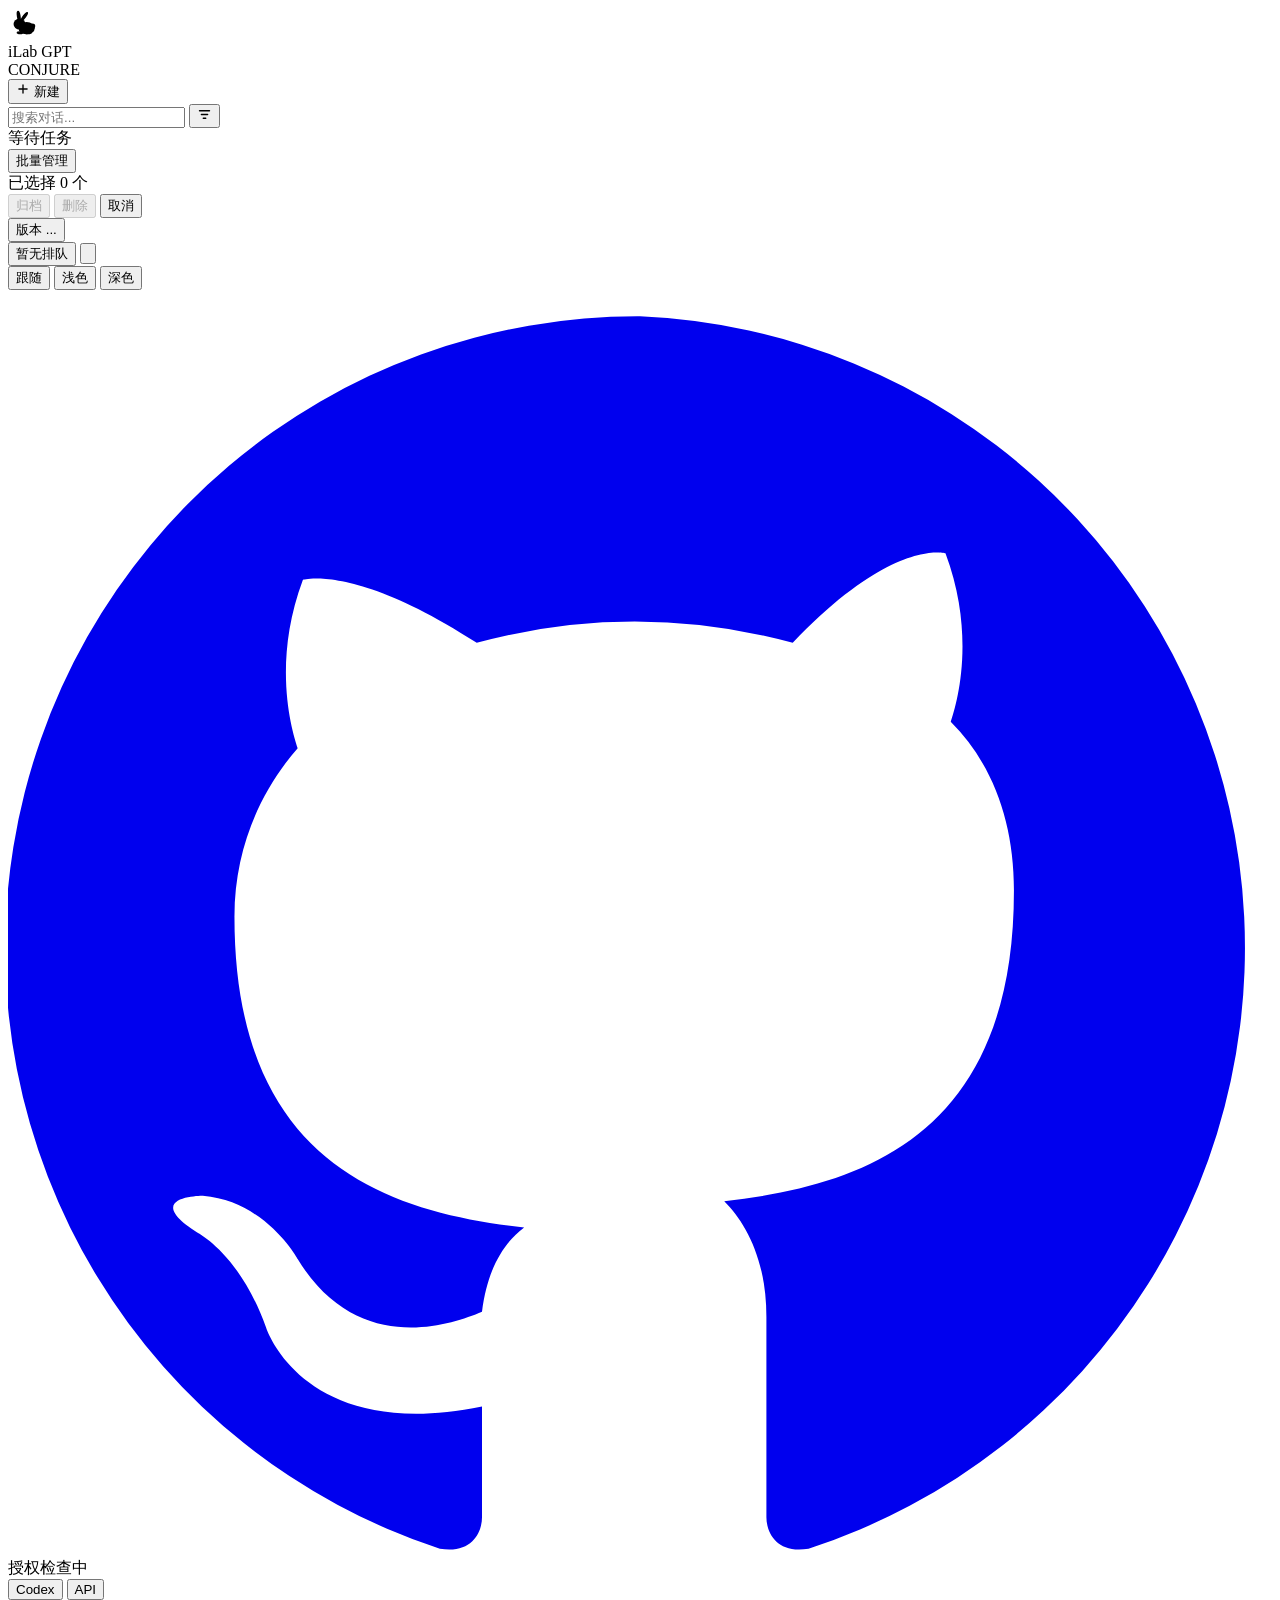
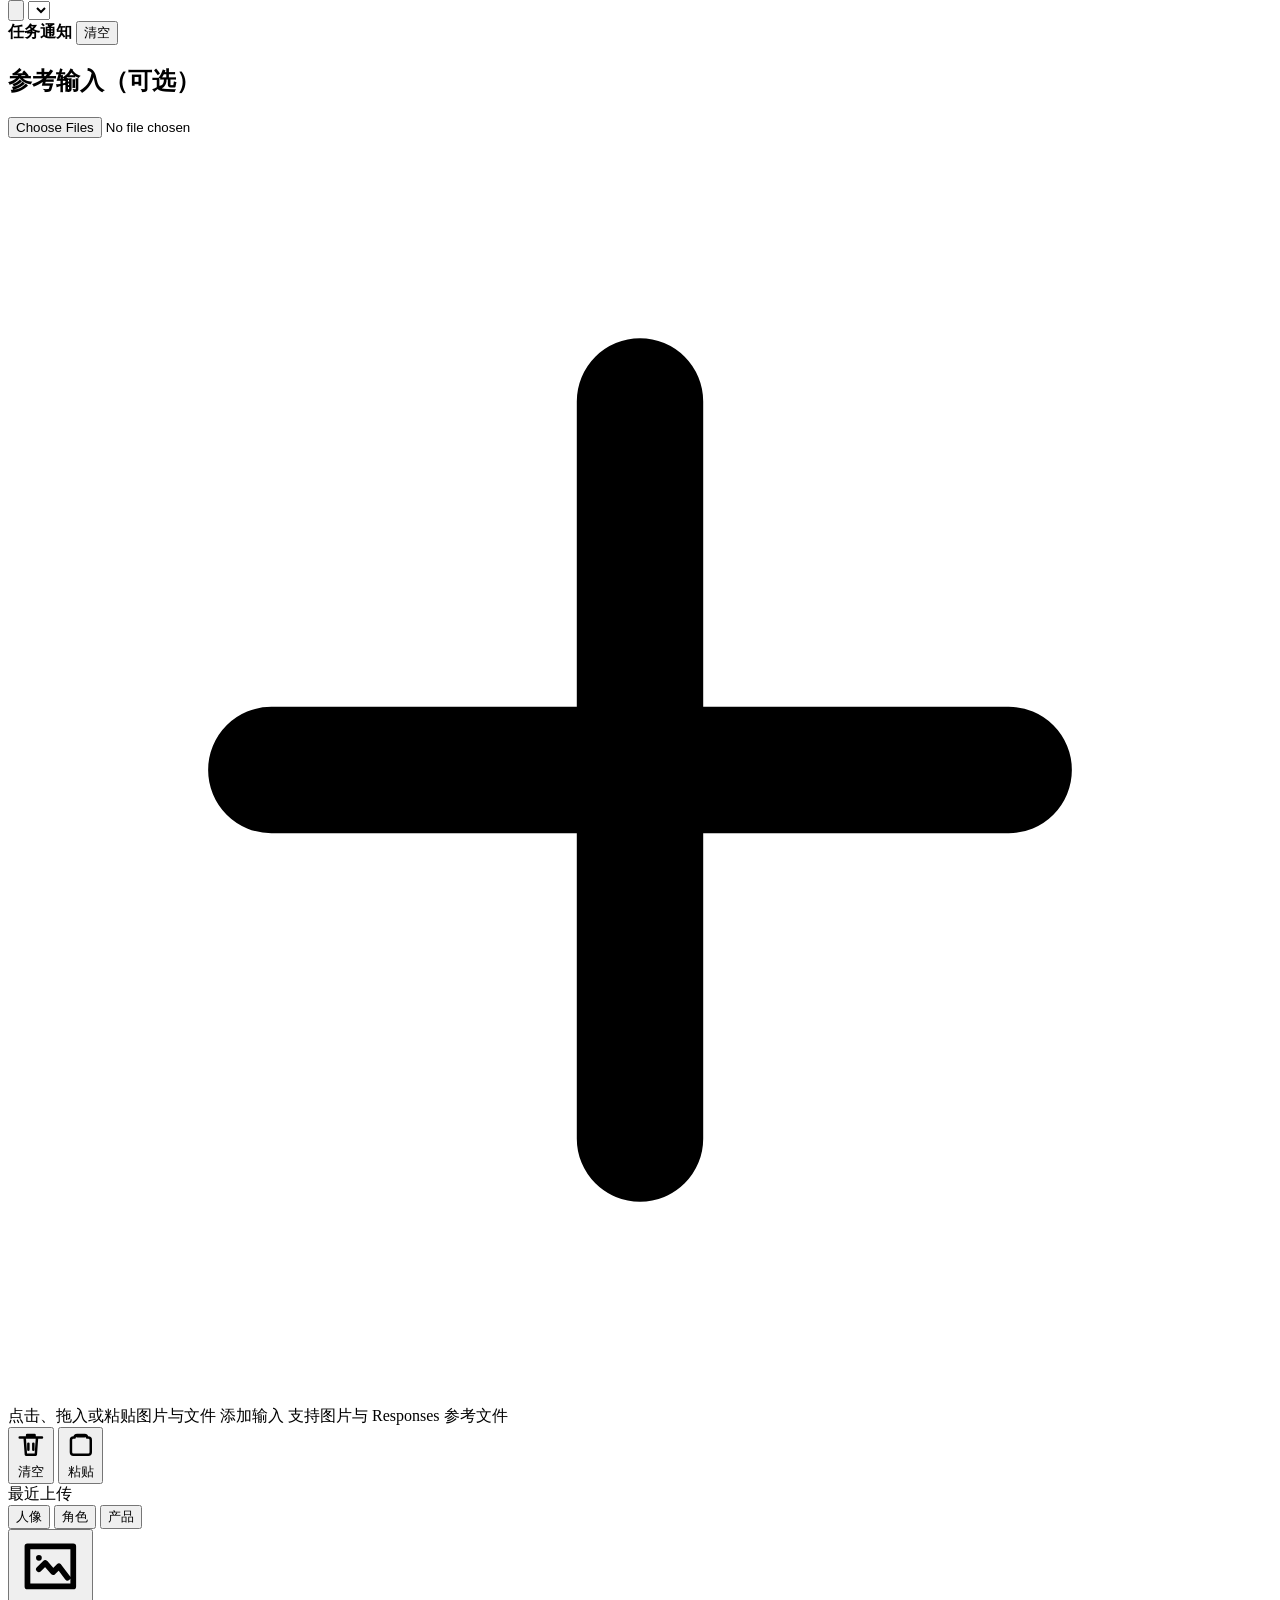
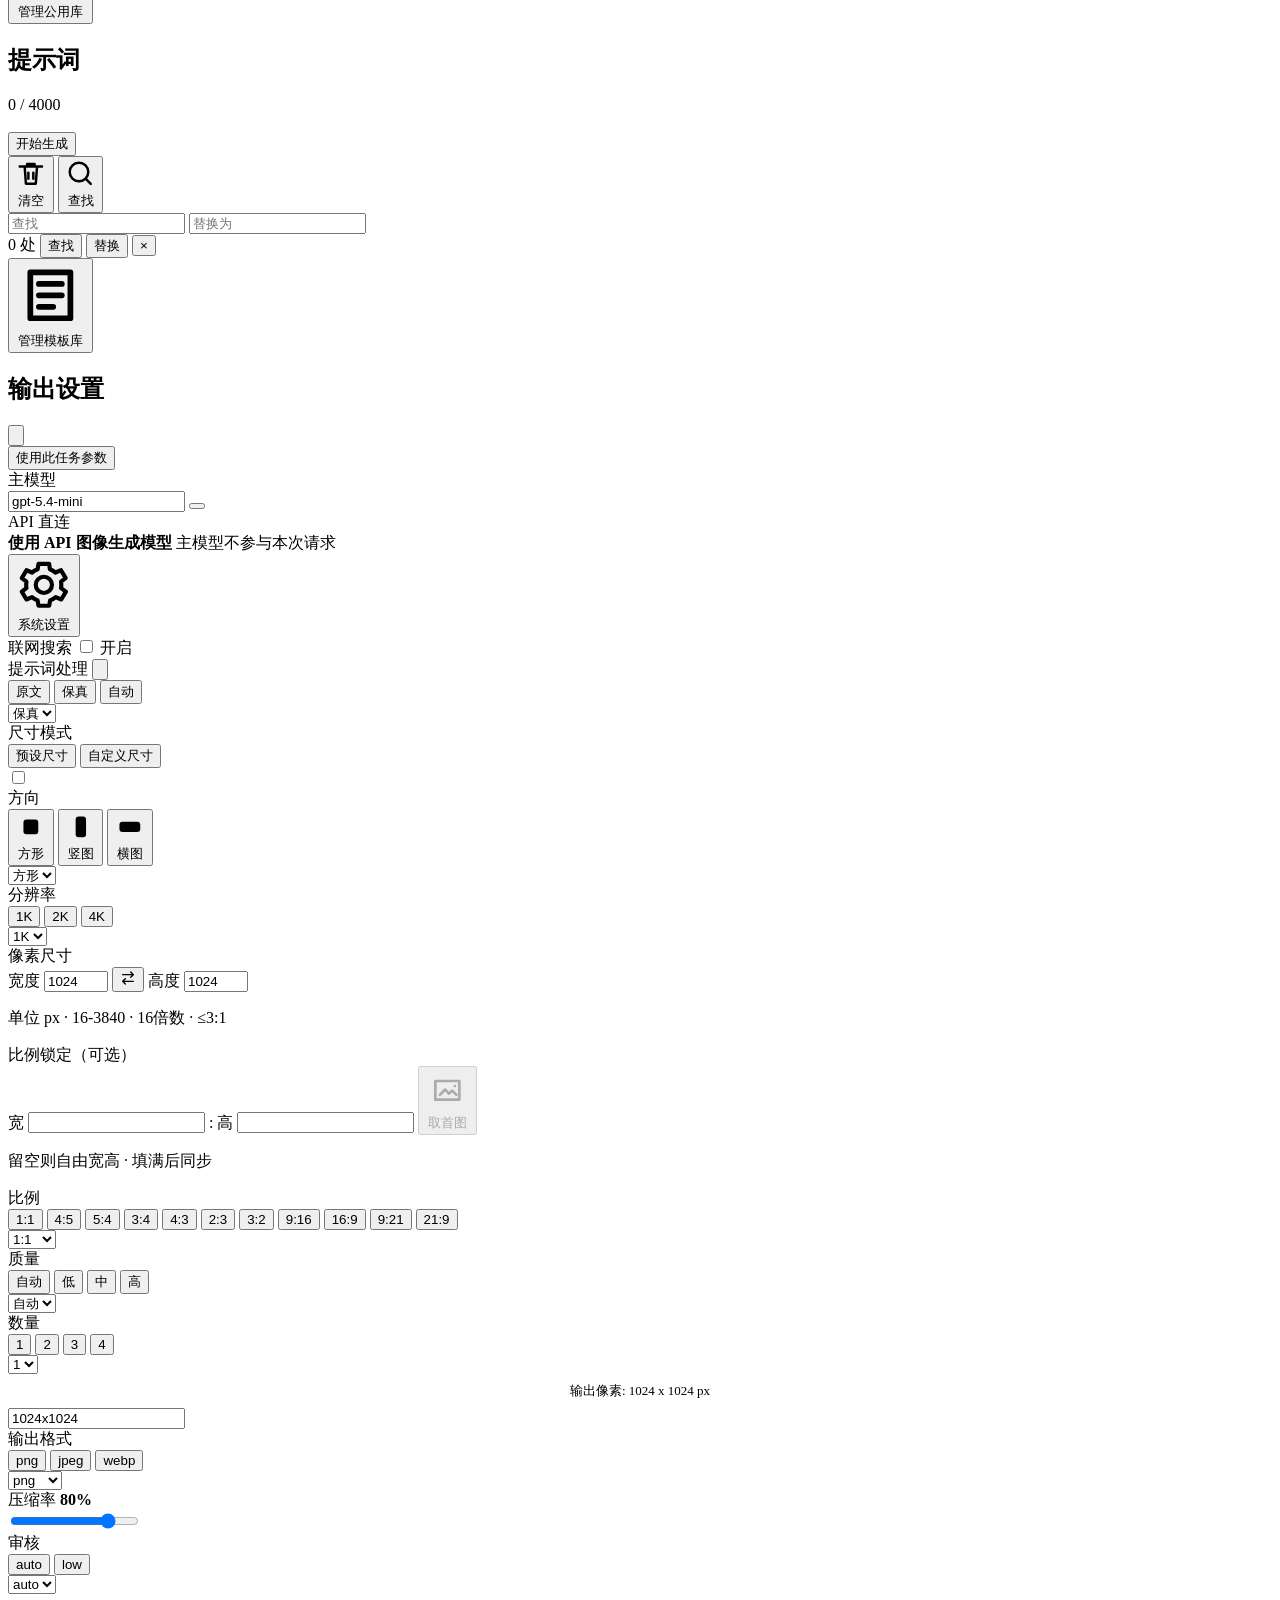
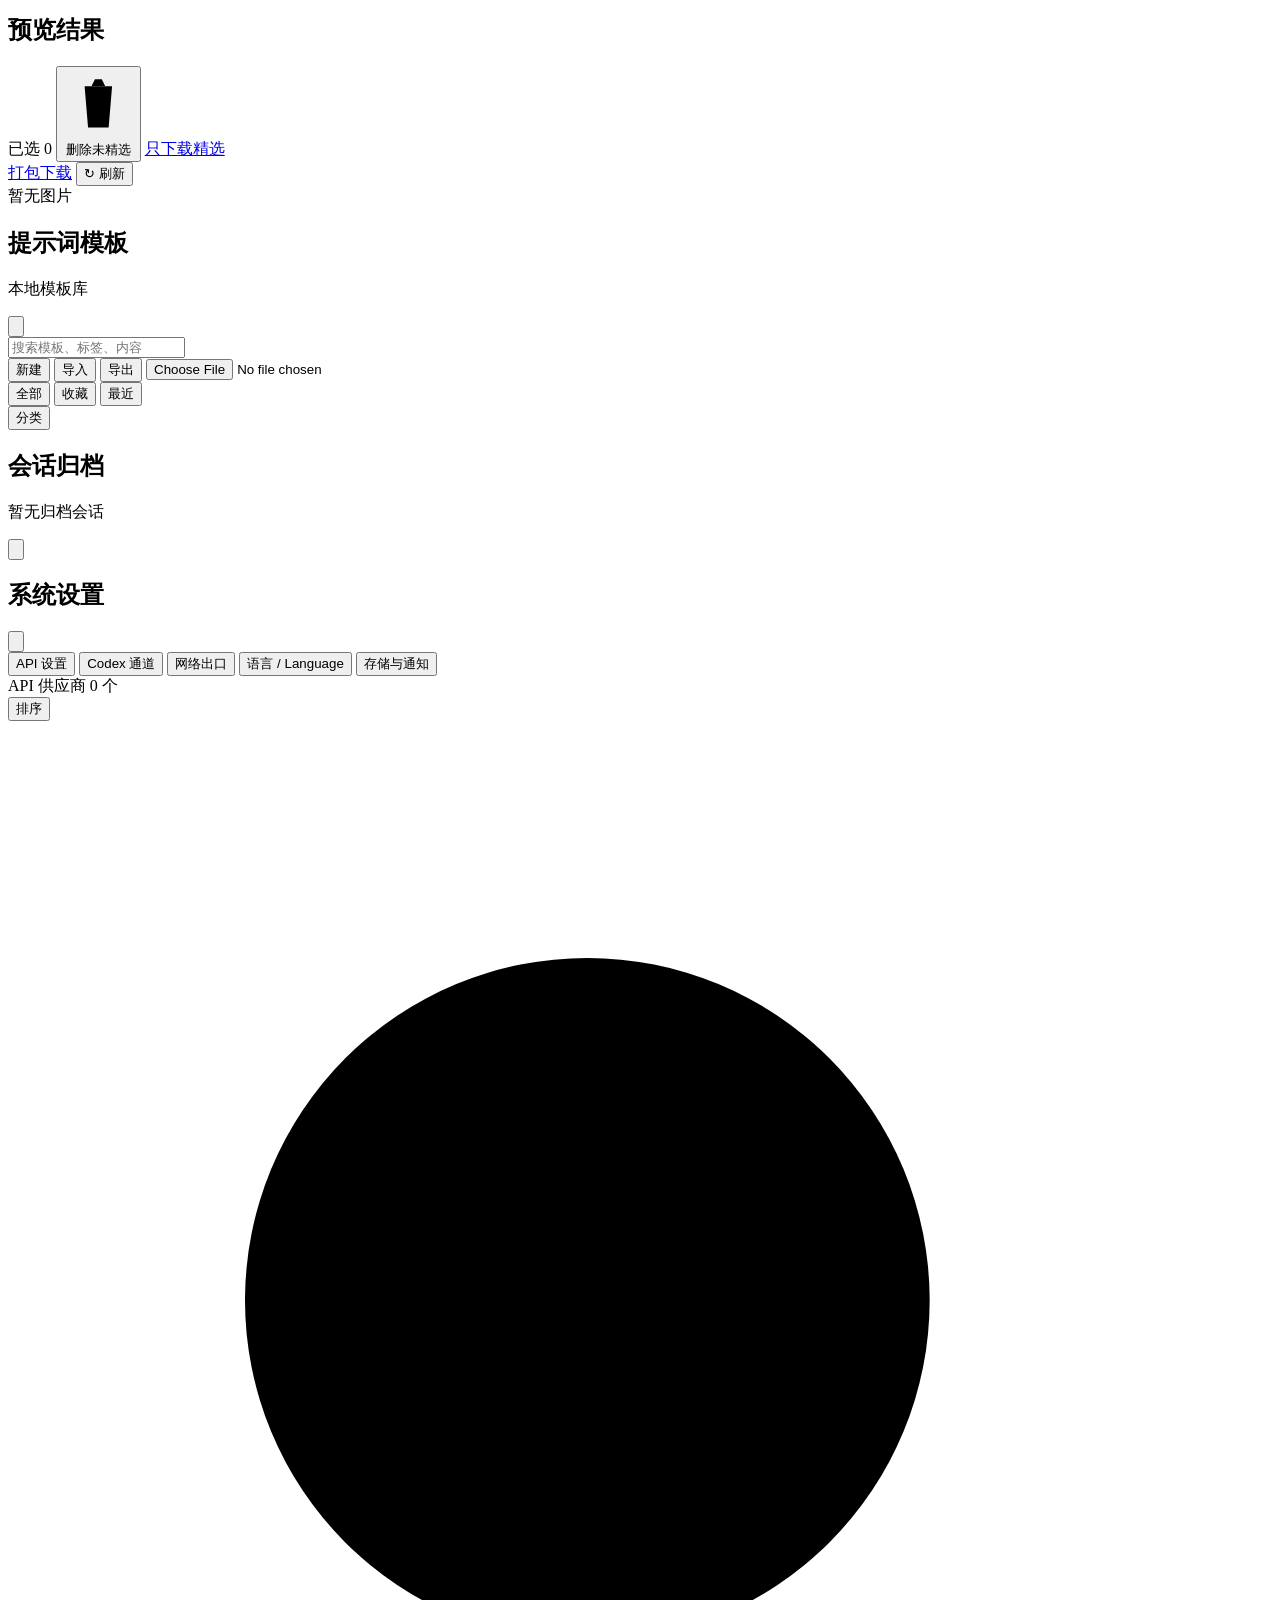
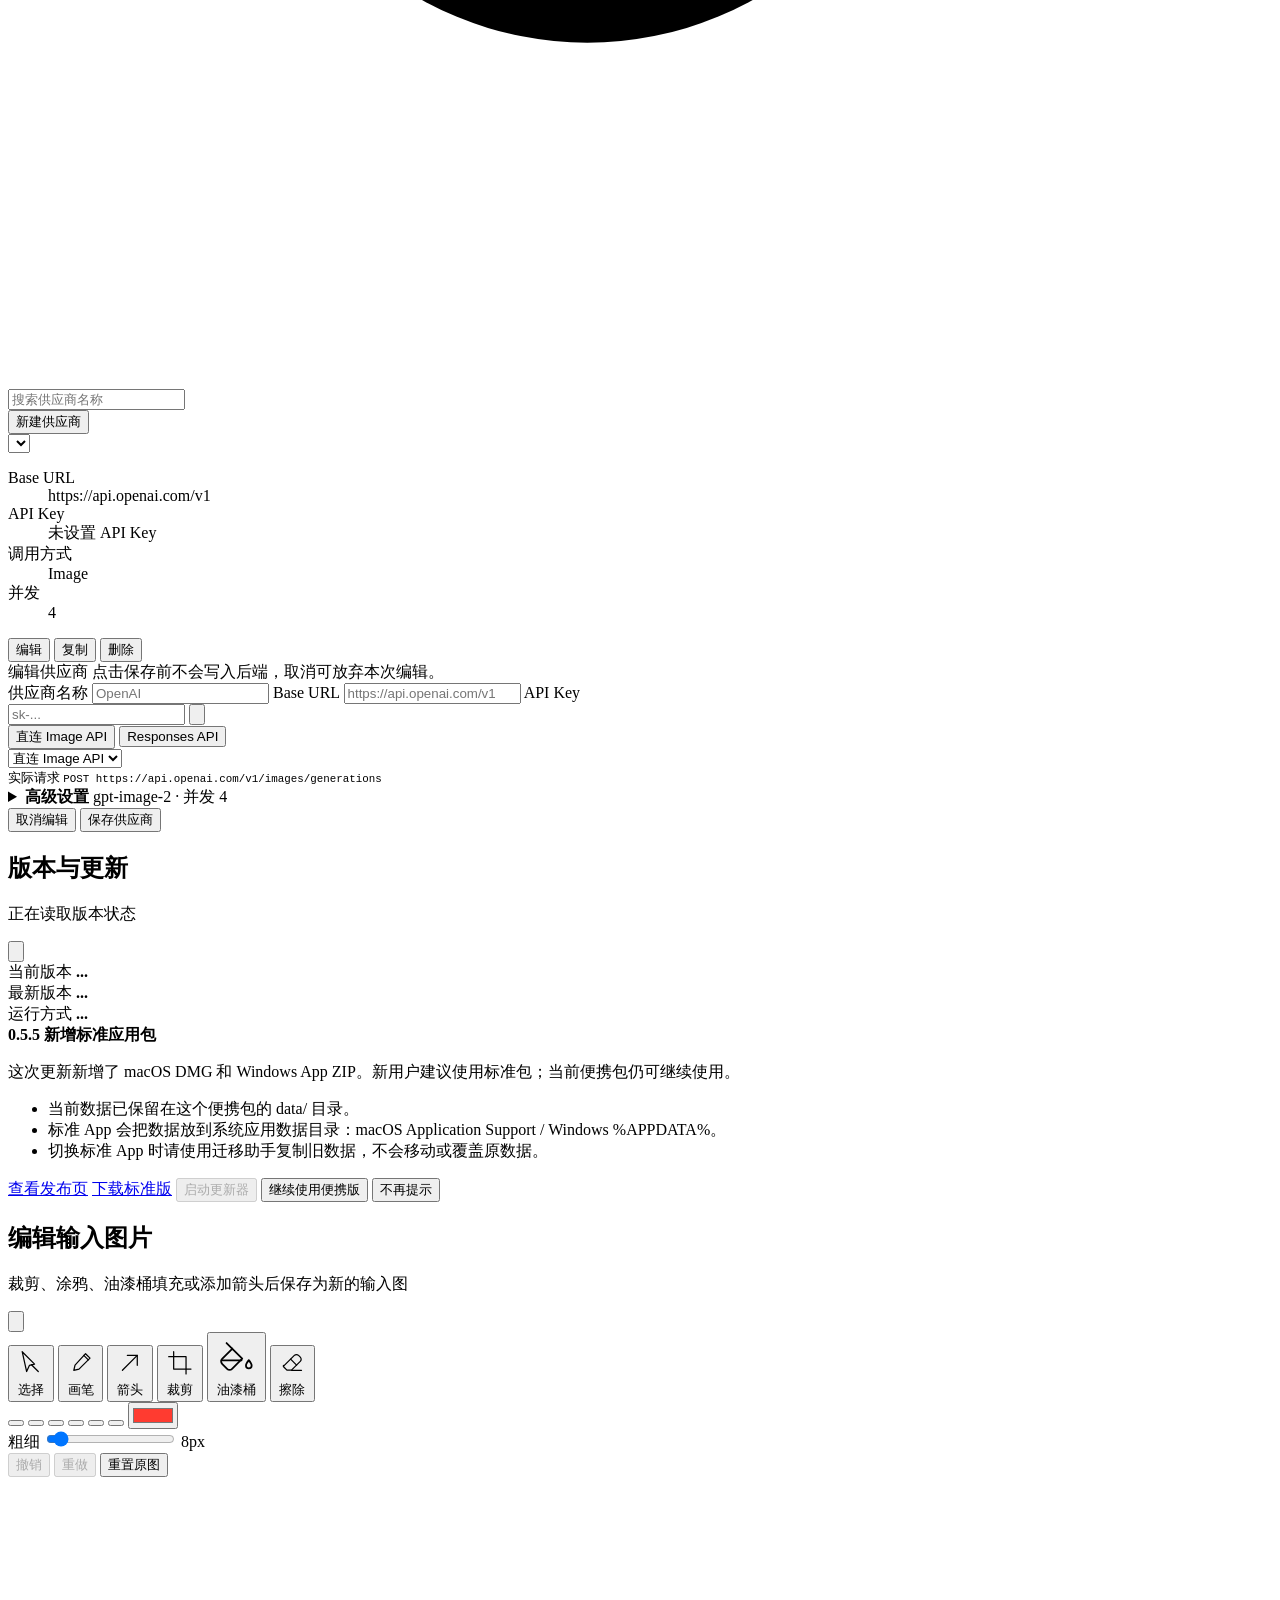
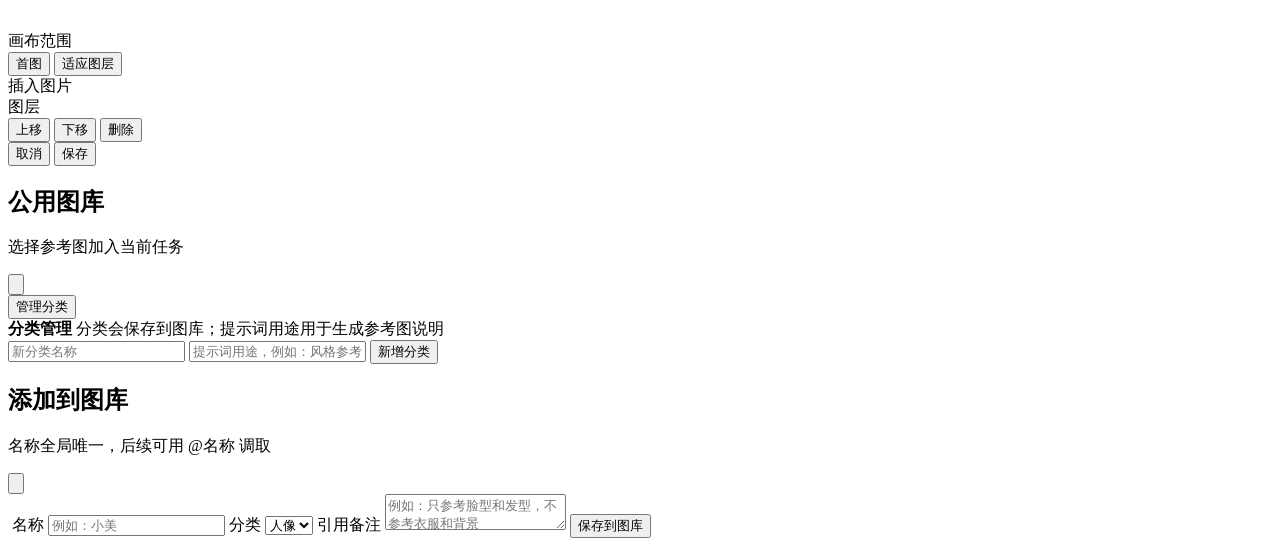
==== commit 49c89afa: "Add network egress manager" ====
--- a/codex_image/webui/static/index.html
+++ b/codex_image/webui/static/index.html
@@ -947,6 +947,7 @@
         <div id="systemSettingsTabs" class="system-settings-tabs" role="tablist" aria-label="系统设置选项" data-i18n-attr="aria-label:systemSettings.tabsLabel">
           <button id="systemSettingsApiTab" class="system-settings-tab active" type="button" role="tab" aria-selected="true" aria-controls="systemSettingsApiPanel" data-system-settings-tab="api" data-i18n="systemSettings.apiTab">API 设置</button>
           <button id="systemSettingsCodexTab" class="system-settings-tab" type="button" role="tab" aria-selected="false" aria-controls="systemSettingsCodexPanel" data-system-settings-tab="codex" data-i18n="systemSettings.codexTab">Codex 通道</button>
+          <button id="systemSettingsNetworkTab" class="system-settings-tab" type="button" role="tab" aria-selected="false" aria-controls="systemSettingsNetworkPanel" data-system-settings-tab="network" data-i18n="systemSettings.networkTab">网络出口</button>
           <button id="systemSettingsLanguageTab" class="system-settings-tab" type="button" role="tab" aria-selected="false" aria-controls="systemSettingsLanguagePanel" data-system-settings-tab="language" data-i18n="systemSettings.languageTab">语言 / Language</button>
           <button id="systemSettingsStorageTab" class="system-settings-tab" type="button" role="tab" aria-selected="false" aria-controls="systemSettingsStoragePanel" data-system-settings-tab="storage" data-i18n="systemSettings.storageTab">存储与通知</button>
         </div>
@@ -1117,6 +1118,40 @@
           </div>
           <div class="settings-modal-actions settings-status-only">
             <p id="codexSettingsStatus" class="api-settings-feedback settings-action-status" aria-live="polite"></p>
+          </div>
+        </section>
+        <section id="systemSettingsNetworkPanel" class="system-settings-section" role="tabpanel" aria-labelledby="systemSettingsNetworkTab" hidden aria-hidden="true">
+          <div class="network-egress-settings-layout">
+            <div class="field network-egress-mode-field">
+              <span data-i18n="networkEgress.mode">出口模式</span>
+              <div class="radio-group network-egress-mode-group" id="networkEgressModeGroup" role="group" aria-label="出口模式" data-i18n-attr="aria-label:networkEgress.mode">
+                <button class="radio-btn" data-val="auto" type="button" data-i18n="networkEgress.auto">自动</button>
+                <button class="radio-btn active" data-val="system" type="button" data-i18n="networkEgress.system">系统</button>
+                <button class="radio-btn" data-val="direct" type="button" data-i18n="networkEgress.direct">直连</button>
+                <button class="radio-btn" data-val="custom" type="button" data-i18n="networkEgress.custom">自定义</button>
+              </div>
+              <select id="networkEgressMode" class="hidden">
+                <option value="auto">auto</option>
+                <option value="system" selected>system</option>
+                <option value="direct">direct</option>
+                <option value="custom">custom</option>
+              </select>
+            </div>
+            <label id="networkEgressCustomField" class="field network-egress-custom-field" hidden>
+              <span data-i18n="networkEgress.customProxy">HTTP(S) 代理</span>
+              <input id="networkEgressCustomProxyUrl" class="control" type="url" autocomplete="off" placeholder="http://127.0.0.1:10808" />
+            </label>
+            <div class="network-egress-current" aria-live="polite">
+              <span data-i18n="networkEgress.currentRoute">当前出口</span>
+              <strong id="networkEgressResolvedRoute" data-i18n="networkEgress.unavailable">未检测</strong>
+            </div>
+          </div>
+          <div class="settings-modal-actions network-egress-actions">
+            <p id="networkEgressStatus" class="api-settings-feedback settings-action-status" aria-live="polite"></p>
+            <div class="network-egress-action-buttons">
+              <button id="testNetworkEgressButton" class="ghost-button" type="button" data-i18n="networkEgress.test">检测连接</button>
+              <button id="saveNetworkEgressButton" class="run-button" type="button" data-i18n="networkEgress.save">保存并应用</button>
+            </div>
           </div>
         </section>
         <section id="systemSettingsLanguagePanel" class="system-settings-section" role="tabpanel" aria-labelledby="systemSettingsLanguageTab" hidden aria-hidden="true">
